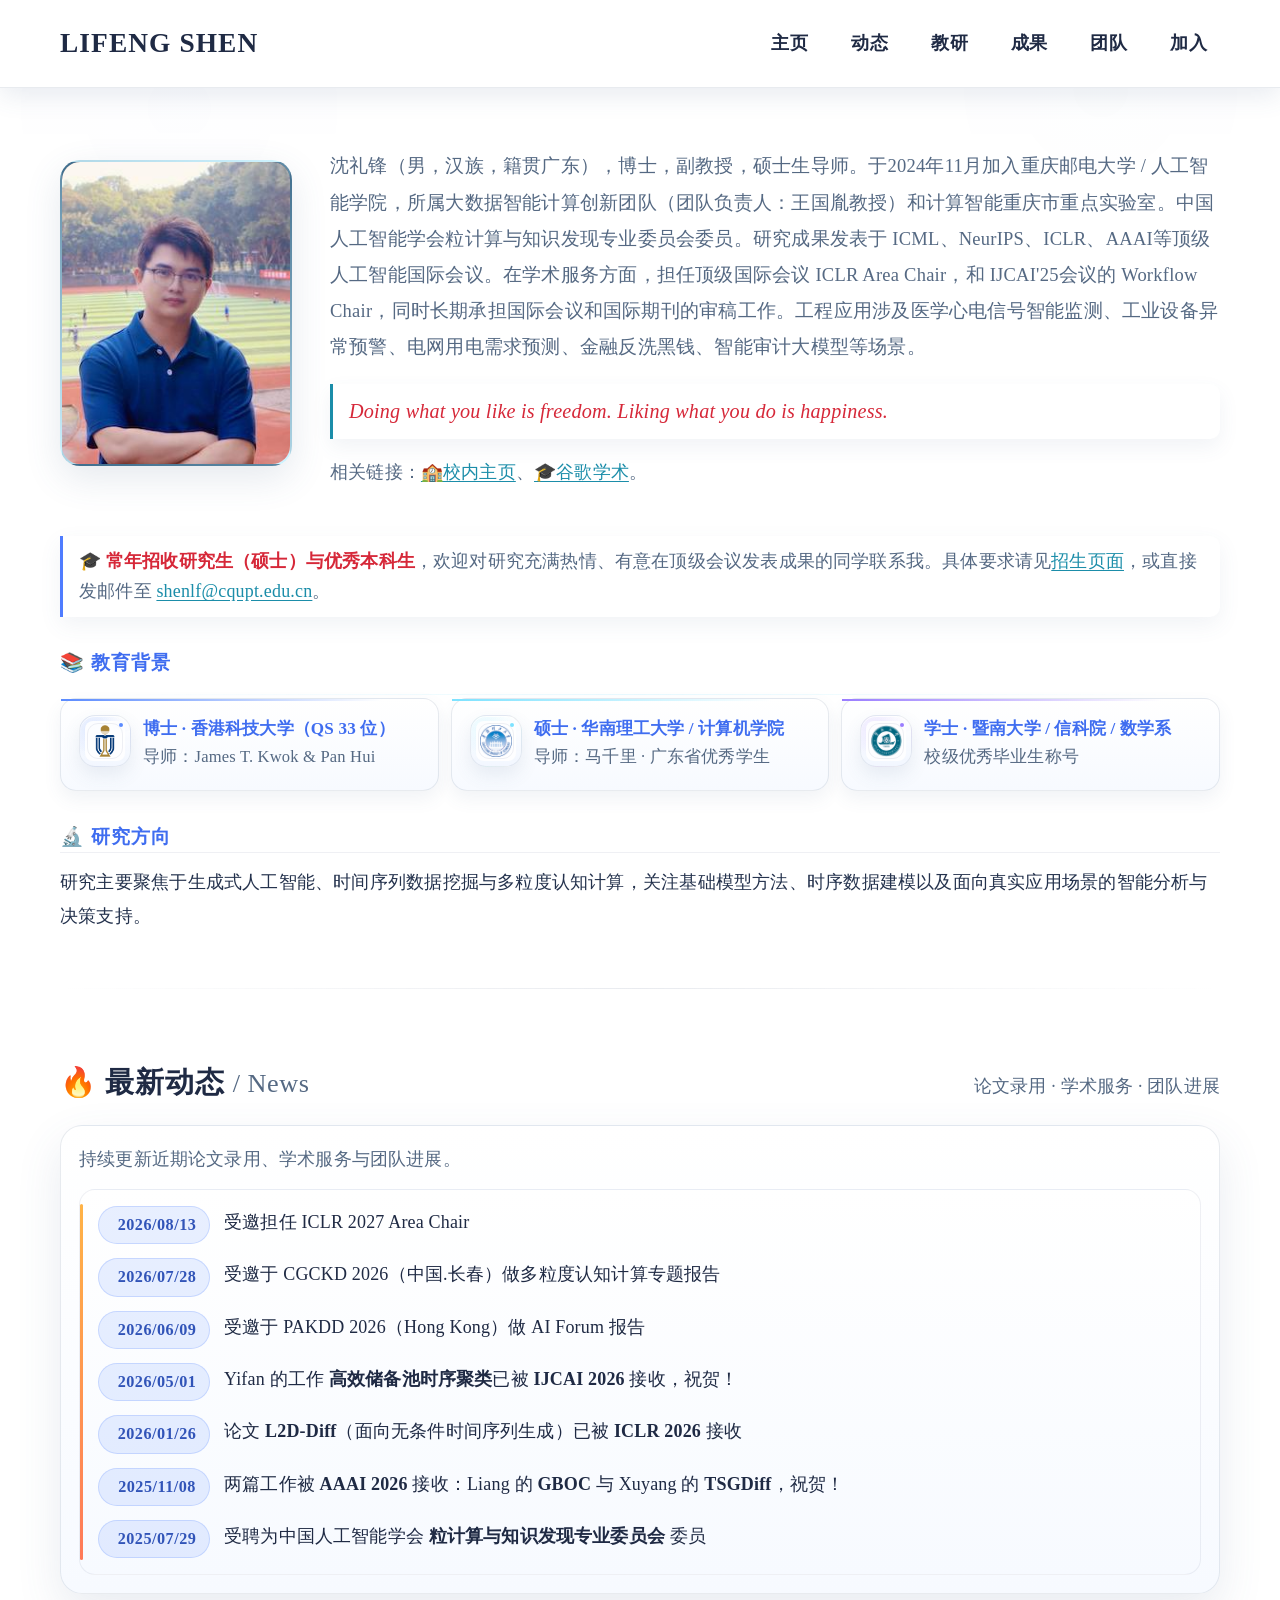
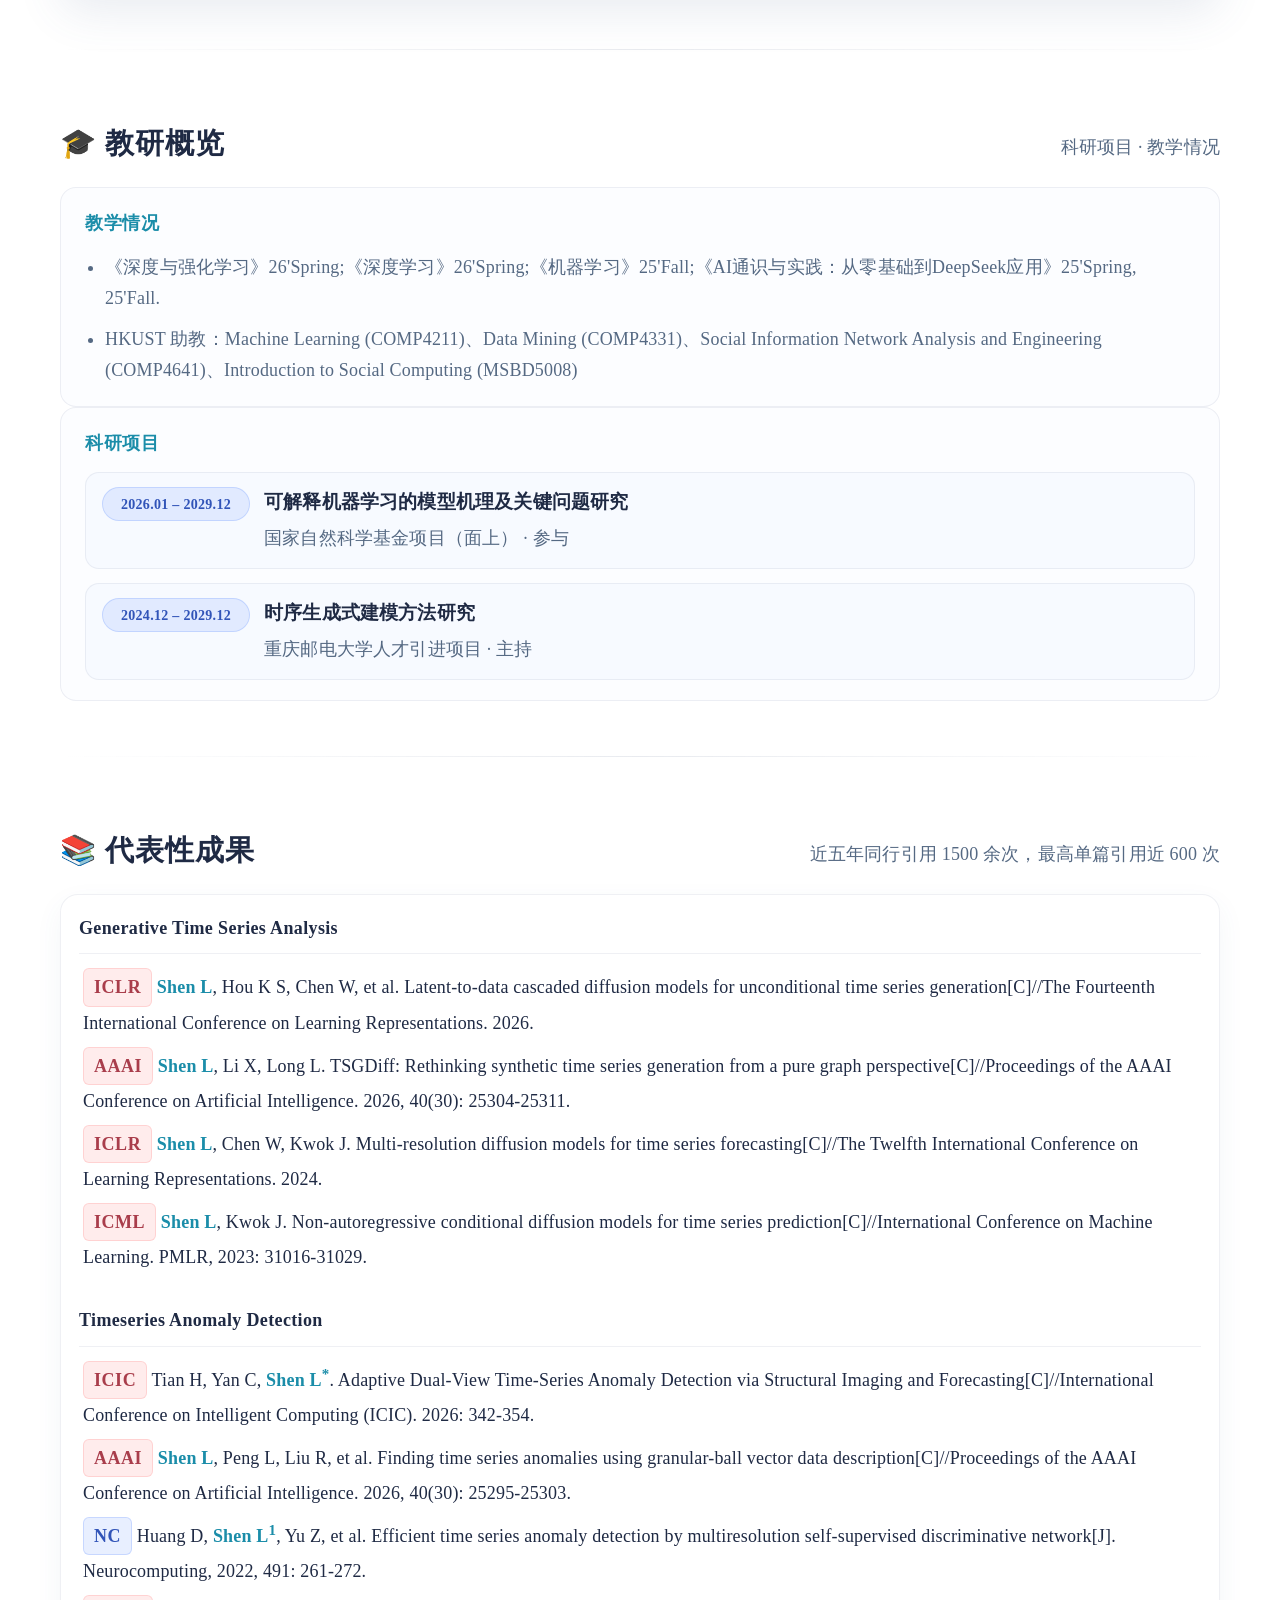
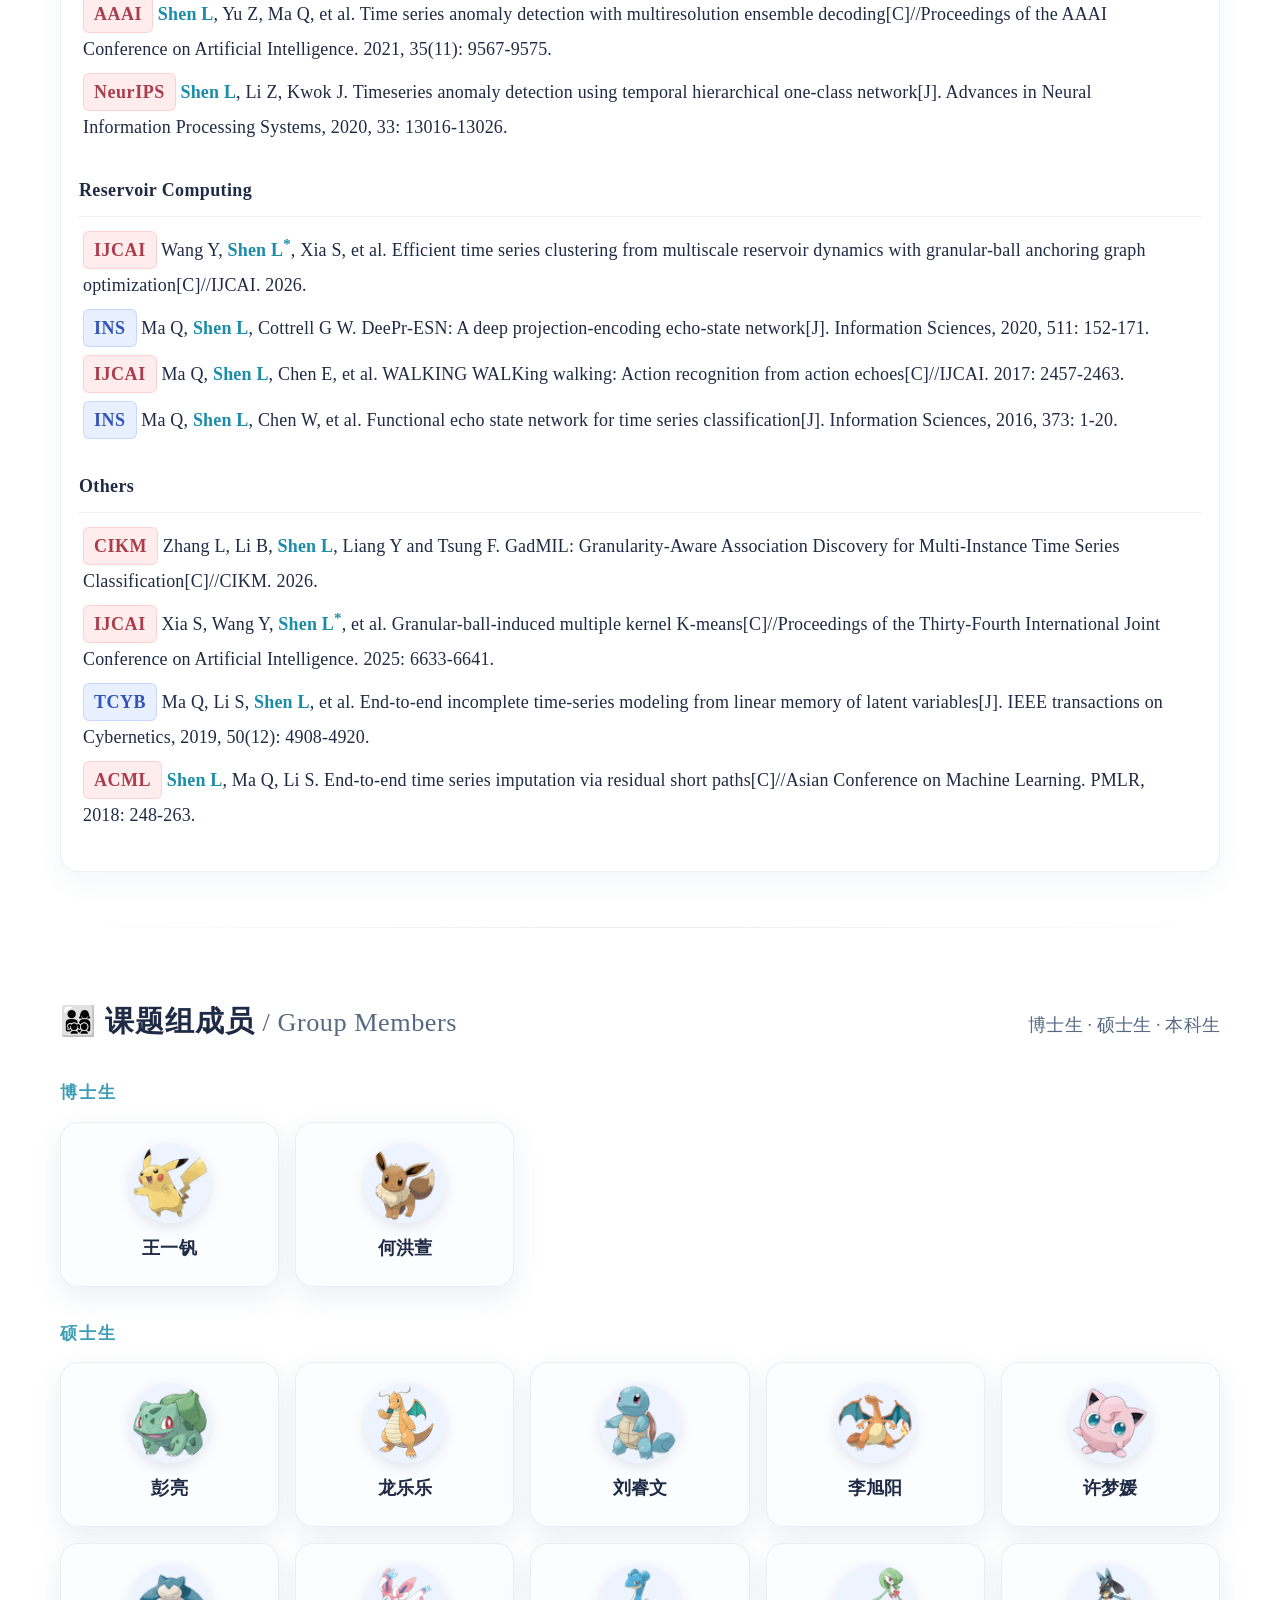
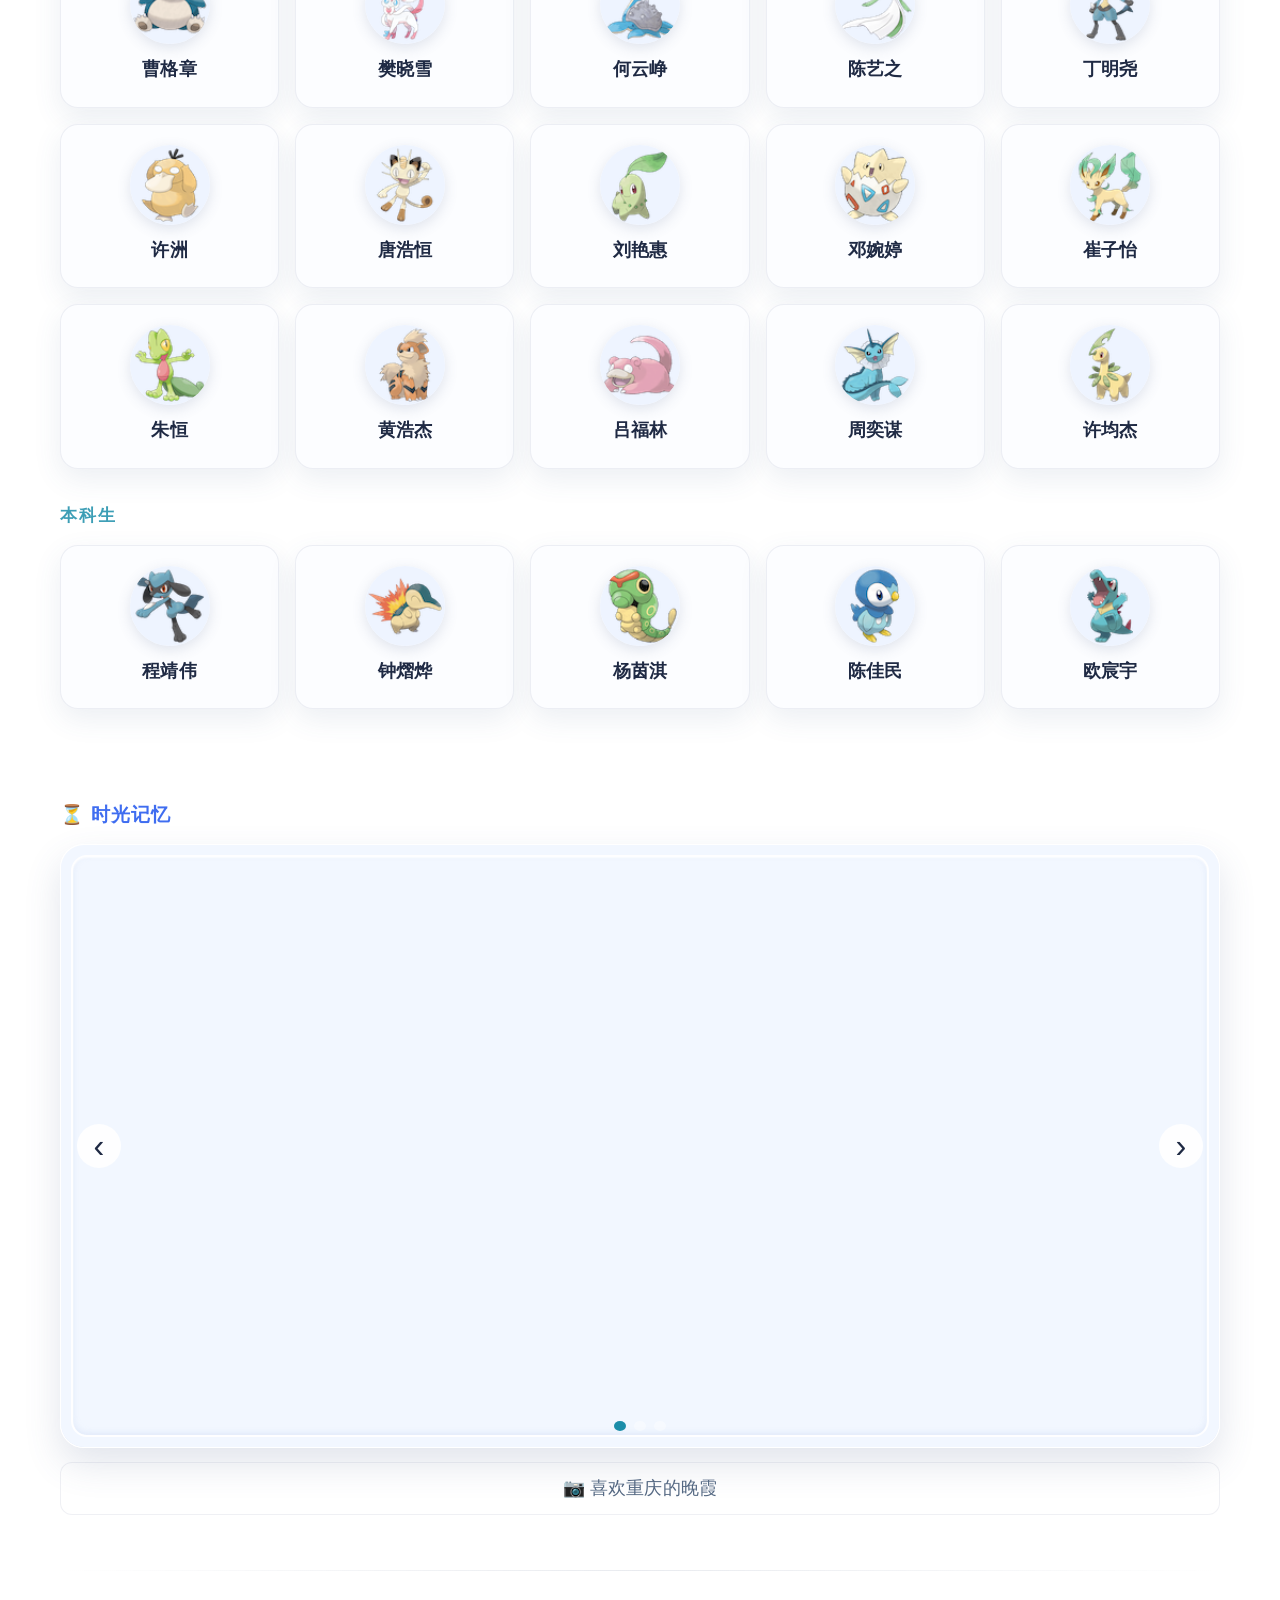
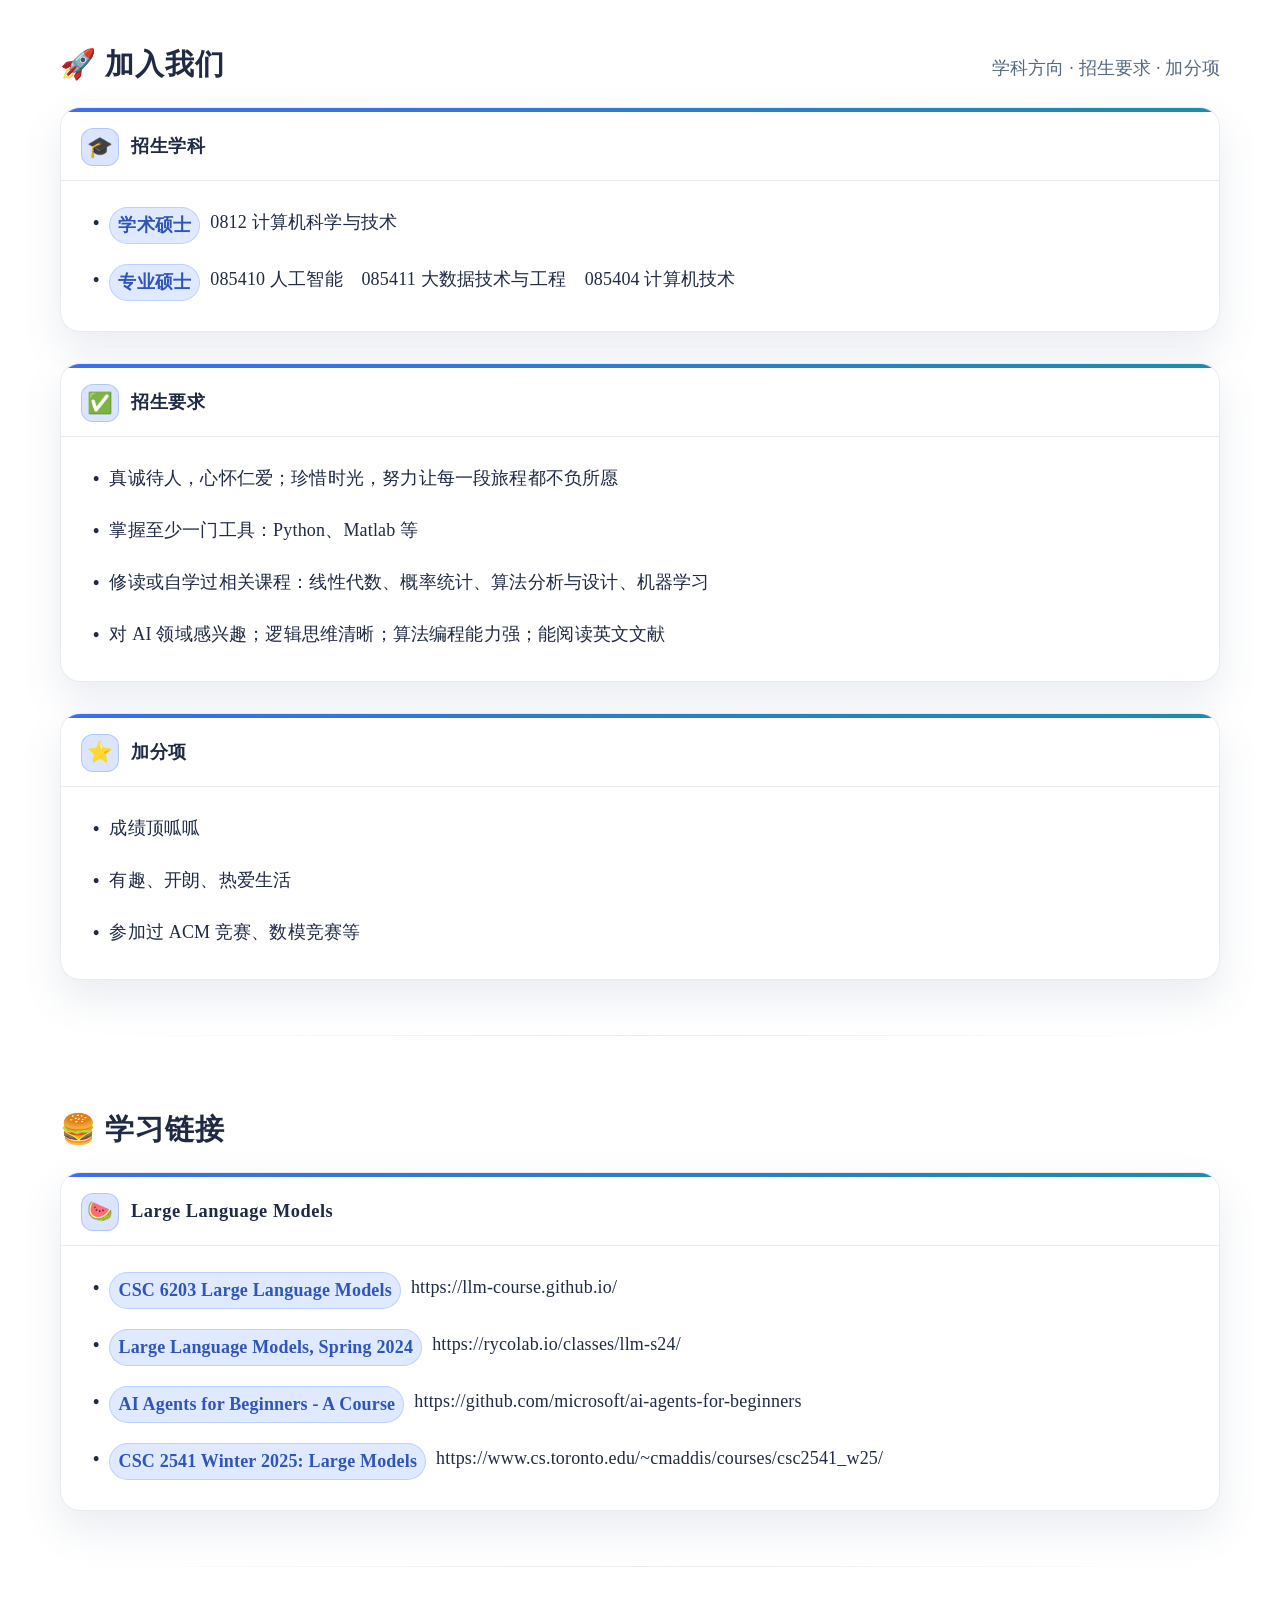
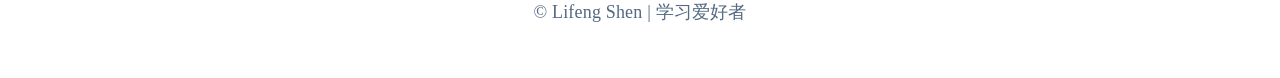
==== index.html @ e1bf1cec "updated" ====
﻿<!doctype html>
<html lang="zh-CN">
  <head>
    <meta charset="utf-8" />
    <meta name="viewport" content="width=device-width, initial-scale=0.9" />
    <title>个人主页 | Home</title>
    <link rel="preload" as="image" href="images/lifeng.jpg" />
    <link rel="stylesheet" href="styles.css" />
  </head>
  <body>
    <header class="site-header">
      <!-- <div class="leader-avatar" style="--ac:#9a7dff; --pokemon-img:url('PokeImagesLight/131.png')"></div> -->
      <!-- <div class="brand">
        <a class="brand-name" href="#home">沈礼锋</a>
        <p class="brand-meta">重庆邮电大学 · 人工智能学院</p>
      </div> -->
      <div class="brand">
        <a class="brand-name" href="#home">LIFENG SHEN</a>
        <!-- <p class="brand-meta">重庆邮电大学 · 人工智能学院</p> -->
      </div> 
      <nav class="nav">
        <a href="#home">主页</a>
        <a href="#news">动态</a>
        <a href="#overview">教研</a>
        <a href="#publications">成果</a>
        <a href="#team">团队</a>
        <a href="#recruit">加入</a>
      </nav>
    </header>

    <main class="main">
      <section id="home" class="section hero">
        <div class="hero-profile">
          <div class="profile-photo">
            <img src="images/lifeng.jpg" alt="沈礼锋" width="232" height="306" decoding="async" fetchpriority="high" />
          </div>
        </div>
        <div class="hero-text">
          <!-- <div class="hero-heading-row">
            <h2>沈礼锋 <span class="title-sub">/ Lifeng Shen</span></h2>
            <div class="profile-like-wrap">
              <button id="like-button" class="like-button like-button-compact" type="button" aria-pressed="false">
                <span class="like-icon" aria-hidden="true">❤</span>
                <span class="like-text">点个赞</span>
                <span id="like-count" class="like-count">0</span>
              </button>
            </div> 
          </div> -->
          <p class="hero-bio">沈礼锋（男，汉族，籍贯广东），博士，副教授，硕士生导师。于2024年11月加入重庆邮电大学 / 人工智能学院，所属大数据智能计算创新团队（团队负责人：王国胤教授）和计算智能重庆市重点实验室。中国人工智能学会粒计算与知识发现专业委员会委员。研究成果发表于 ICML、NeurIPS、ICLR、AAAI等顶级人工智能国际会议。在学术服务方面，担任顶级国际会议 ICLR Area Chair，和 IJCAI'25会议的 Workflow Chair，同时长期承担国际会议和国际期刊的审稿工作。工程应用涉及医学心电信号智能监测、工业设备异常预警、电网用电需求预测、金融反洗黑钱、智能审计大模型等场景。</p>
          <blockquote class="hero-quote">Doing what you like is freedom. Liking what you do is happiness.</blockquote>
          <p>相关链接：<a href="https://faculty.cqupt.edu.cn/shenlifeng/zh_CN/index.htm" target="_blank" rel="noopener" class="inline-link">🏫校内主页</a>、<a href="https://scholar.google.com.hk/citations?user=MW_qCGoAAAAJ&hl=zh-CN" target="_blank" rel="noopener" class="inline-link">🎓谷歌学术</a>。</p>
        </div>
        <div class="hero-bottom">
          <p class="recruit-callout">🎓 <strong>常年招收研究生（硕士）与优秀本科生</strong>，欢迎对研究充满热情、有意在顶级会议发表成果的同学联系我。具体要求请见<a href="#recruit" class="inline-link">招生页面</a>，或直接发邮件至 <a href="mailto:shenlifeng@cqupt.edu.cn" class="inline-link">shenlf@cqupt.edu.cn</a>。</p>
        </div>
        <p class="section-sublabel">📚 教育背景</p>
        <div class="edu-inline">
          <div class="edu-item">
            <div class="edu-header">
              <div class="edu-logo-wrap">
                <img class="edu-logo" src="images/hkust.png" alt="HKUST" width="48" height="48" decoding="async"> 
                <!-- <span class="edu-degree-icon degree-phd">博士</span> -->
              </div>
              <div class="edu-title-group">
                <span class="edu-line edu-line-degree">博士 · 香港科技大学（QS 33 位）</span>
                <span class="edu-line edu-line-meta">导师：James T. Kwok &amp; Pan Hui</span>
              </div>
            </div>
          </div>
          <div class="edu-item">
            <div class="edu-header">
              <div class="edu-logo-wrap">
                <img class="edu-logo" src="images/scut.png" alt="华南理工大学" width="48" height="48" decoding="async"> 
                <!-- <span class="edu-degree-icon degree-ms">硕士</span> -->
              </div>
              <div class="edu-title-group">
                <span class="edu-line edu-line-degree">硕士 · 华南理工大学 / 计算机学院</span>
                <span class="edu-line edu-line-meta">导师：马千里 · 广东省优秀学生</span>
              </div>
            </div>
          </div>
          <div class="edu-item">
            <div class="edu-header">
              <div class="edu-logo-wrap">
                <img class="edu-logo" src="images/jnu.png" alt="暨南大学" width="48" height="48" decoding="async">
                <!-- <span class="edu-degree-icon degree-bs">学士</span> -->
              </div>
              <div class="edu-title-group">
                <span class="edu-line edu-line-degree">学士 · 暨南大学 / 信科院 / 数学系</span>
                <span class="edu-line edu-line-meta">校级优秀毕业生称号</span>
              </div>
            </div>
          </div>
        </div>
        <div class="research-block">
          <p class="section-sublabel">🔬 研究方向</p>
          <p class="research-summary">研究主要聚焦于生成式人工智能、时间序列数据挖掘与多粒度认知计算，关注基础模型方法、时序数据建模以及面向真实应用场景的智能分析与决策支持。</p>
        </div>
        <!-- <div class="cta hero-cta">
          <a class="button ghost" href="#publications">查看成果</a>
          <a class="button ghost" href="#team">了解团队</a>
        </div> -->
      </section>

      <section id="news" class="section content">
        <div class="section-header">
          <h2>🔥 最新动态 <span class="title-sub">/ News</span></h2>
          <p>论文录用 · 学术服务 · 团队进展</p>
        </div>
        <div class="news-panel">
          <p class="news-intro">持续更新近期论文录用、学术服务与团队进展。</p>
          <ul class="news-list">
            <li class="news-item">
              <b class="achievement">2026/08/13</b>
              <span class="news-body">受邀担任 ICLR 2027 Area Chair</span>
              <b class="achievement">2026/07/28</b>
              <span class="news-body">受邀于 CGCKD 2026（中国.长春）做多粒度认知计算专题报告</span>
              <b class="achievement">2026/06/09</b>
              <span class="news-body">受邀于 PAKDD 2026（Hong Kong）做 AI Forum 报告</span>
              <b class="achievement">2026/05/01</b>
              <span class="news-body">Yifan 的工作 <span class="news-highlight">高效储备池时序聚类</span>已被 <span class="news-highlight">IJCAI 2026</span> 接收，祝贺！</span>
              <b class="achievement">2026/01/26</b>
              <span class="news-body">论文 <span class="news-highlight">L2D-Diff</span>（面向无条件时间序列生成）已被 <span class="news-highlight">ICLR 2026</span> 接收</span>
              <b class="achievement">2025/11/08</b>
              <span class="news-body">两篇工作被 <span class="news-highlight">AAAI 2026</span> 接收：Liang 的 <span class="news-highlight">GBOC</span> 与 Xuyang 的 <span class="news-highlight">TSGDiff</span>，祝贺！</span>
              <b class="achievement">2025/07/29</b>
              <span class="news-body">受聘为中国人工智能学会 <span class="news-highlight">粒计算与知识发现专业委员会</span> 委员</span>
              <!-- <b class="achievement">2025/04/29</b> -->
              <!-- <span class="news-body">Yifan 的工作 <span class="news-highlight">Granular-ball-induced Multiple Kernel K-means</span> 已被 <span class="news-highlight">IJCAI 2025</span> 接收</span> -->
            </li>
          </ul>
        </div>
      </section>

      <section id="overview" class="section content">
        <div class="section-header">
          <h2>🎓 教研概览</h2>
          <p>科研项目 · 教学情况</p>
        </div>
        <div class="overview-grid">
          <div class="overview-col">
            <h3 class="overview-col-title">教学情况</h3>
            <ul class="list">
              <li>《深度与强化学习》26'Spring;《深度学习》26'Spring;《机器学习》25'Fall;《AI通识与实践：从零基础到DeepSeek应用》25'Spring, 25'Fall.</li>
              <li>HKUST 助教：Machine Learning (COMP4211)、Data Mining (COMP4331)、Social Information Network Analysis and Engineering (COMP4641)、Introduction to Social Computing (MSBD5008)</li>
            </ul>
          </div>
        </div>
        <div class="overview-grid">
          <div class="overview-col">
            <h3 class="overview-col-title">科研项目</h3>
            <div class="project-list">
              <article class="project-item">
                <div class="project-period">2026.01 – 2029.12</div>
                <div class="project-body">
                  <h4>可解释机器学习的模型机理及关键问题研究</h4>
                  <p>国家自然科学基金项目（面上） · 参与</p>
                </div>
              </article>
              <article class="project-item">
                <div class="project-period">2024.12 – 2029.12</div>
                <div class="project-body">
                  <h4>时序生成式建模方法研究</h4>
                  <p>重庆邮电大学人才引进项目 · 主持</p>
                </div>
              </article>
            </div>
          </div>
        </div>
      </section>

      <section id="publications" class="section content">
        <div class="section-header">
          <h2>📚 代表性成果</h2>
          <p>近五年同行引用 1500 余次，最高单篇引用近 600 次</p>
        </div>
        <div class="pub-list">

          <section class="pub-group">
            <div class="pub-category-row">
              <h3 class="pub-category">Generative Time Series Analysis</h3>
            </div>

            <article class="pub-item">
              <div class="pub-body">
                <div class="pub-main">

                  <p class="pub-authors"><span class="venue-badge venue-comment">ICLR</span> <strong>Shen L</strong>, Hou K S, Chen W, et al. Latent-to-data cascaded diffusion models for unconditional time series generation[C]//The Fourteenth International Conference on Learning Representations. 2026. </p>

                  <p class="pub-authors"><span class="venue-badge venue-comment">AAAI</span> <strong>Shen L</strong>, Li X, Long L. TSGDiff: Rethinking synthetic time series generation from a pure graph perspective[C]//Proceedings of the AAAI Conference on Artificial Intelligence. 2026, 40(30): 25304-25311.</p>

                  <p class="pub-authors"><span class="venue-badge venue-comment">ICLR</span> <strong>Shen L</strong>, Chen W, Kwok J. Multi-resolution diffusion models for time series forecasting[C]//The Twelfth International Conference on Learning Representations. 2024.</p>

                  <p class="pub-authors"><span class="venue-badge venue-comment">ICML</span> <strong>Shen L</strong>, Kwok J. Non-autoregressive conditional diffusion models for time series prediction[C]//International Conference on Machine Learning. PMLR, 2023: 31016-31029.</p>
                  
                  <p class="pub-authors"></p>
                </div>
              </div>
            </article>

            <div class="pub-category-row">
              <h3 class="pub-category">Timeseries Anomaly Detection</h3>
            </div>
            
            <article class="pub-item">
              <div class="pub-body">
                <div class="pub-main">

                  <p class="pub-authors"><span class="venue-badge venue-comment">ICIC</span> Tian H, Yan C, <strong>Shen L<sup>*</sup></strong>. Adaptive Dual-View Time-Series Anomaly Detection via Structural Imaging and Forecasting[C]//International Conference on Intelligent Computing (ICIC). 2026: 342-354.</p>

                  <p class="pub-authors"><span class="venue-badge venue-comment">AAAI</span> <strong>Shen L</strong>, Peng L, Liu R, et al. Finding time series anomalies using granular-ball vector data description[C]//Proceedings of the AAAI Conference on Artificial Intelligence. 2026, 40(30): 25295-25303.</p>

                  <p class="pub-authors"><span class="venue-badge venue-aaai">NC</span> Huang D, <strong>Shen L<sup>1</sup></strong>, Yu Z, et al. Efficient time series anomaly detection by multiresolution self-supervised discriminative network[J]. Neurocomputing, 2022, 491: 261-272.</p>

                  <p class="pub-authors"><span class="venue-badge venue-comment">AAAI</span> <strong>Shen L</strong>, Yu Z, Ma Q, et al. Time series anomaly detection with multiresolution ensemble decoding[C]//Proceedings of the AAAI Conference on Artificial Intelligence. 2021, 35(11): 9567-9575.</p>

                  <p class="pub-authors"><span class="venue-badge venue-comment">NeurIPS</span> <strong>Shen L</strong>, Li Z, Kwok J. Timeseries anomaly detection using temporal hierarchical one-class network[J]. Advances in Neural Information Processing Systems, 2020, 33: 13016-13026.</p>

                </div>
            </article>

            <div class="pub-category-row">
              <h3 class="pub-category">Reservoir Computing</h3>
            </div>

            <article class="pub-item">
              <div class="pub-body">
                <div class="pub-main">

                  <p class="pub-authors"><span class="venue-badge venue-comment">IJCAI</span> Wang Y, <strong>Shen L<sup>*</sup></strong>, Xia S, et al. Efficient time series clustering from multiscale reservoir dynamics with granular-ball anchoring graph optimization[C]//IJCAI. 2026.</p>

                  <p class="pub-authors"><span class="venue-badge venue-aaai">INS</span> Ma Q, <strong>Shen L</strong>, Cottrell G W. DeePr-ESN: A deep projection-encoding echo-state network[J]. Information Sciences, 2020, 511: 152-171.</p>
                  
                  <p class="pub-authors"><span class="venue-badge venue-comment">IJCAI</span> Ma Q, <strong>Shen L</strong>, Chen E, et al. WALKING WALKing walking: Action recognition from action echoes[C]//IJCAI. 2017: 2457-2463.</p>

                  <p class="pub-authors"><span class="venue-badge venue-aaai">INS</span> Ma Q, <strong>Shen L</strong>, Chen W, et al. Functional echo state network for time series classification[J]. Information Sciences, 2016, 373: 1-20.</p>

                </div>
              </div>
            </article>


            <div class="pub-category-row">
              <h3 class="pub-category">Others</h3>
            </div>

            <article class="pub-item">
              <div class="pub-body">
                <div class="pub-main">
                  <p class="pub-authors"><span class="venue-badge venue-comment">CIKM</span> Zhang L, Li B, <strong>Shen L</strong>, Liang Y and Tsung F. GadMIL: Granularity-Aware Association Discovery for Multi-Instance Time Series Classification[C]//CIKM. 2026.</p>
                  <p class="pub-authors"><span class="venue-badge venue-comment">IJCAI</span> Xia S, Wang Y, <strong>Shen L<sup>*</sup></strong>, et al. Granular-ball-induced multiple kernel K-means[C]//Proceedings of the Thirty-Fourth International Joint Conference on Artificial Intelligence. 2025: 6633-6641.</p>
                  <p class="pub-authors"><span class="venue-badge venue-aaai">TCYB</span> Ma Q, Li S, <strong>Shen L</strong>, et al. End-to-end incomplete time-series modeling from linear memory of latent variables[J]. IEEE transactions on Cybernetics, 2019, 50(12): 4908-4920.</p>
                  <p class="pub-authors"><span class="venue-badge venue-comment">ACML</span> <strong>Shen L</strong>, Ma Q, Li S. End-to-end time series imputation via residual short paths[C]//Asian Conference on Machine Learning. PMLR, 2018: 248-263.</p>
                </div>
              </div>
            </article>

          </section>

          <!--
          <article class="pub-item">
            <img class="pub-thumb" src="images/papers/IJCAI25_GBMMKM.png" alt="GBMMKM thumbnail" />
            <div class="pub-body">
              <div class="pub-meta"><span class="venue-badge venue-ijcai">IJCAI 2025</span><span class="rank-tag">A类会议</span></div>
              <h3 class="pub-title">Granular-ball-induced multiple kernel K-means</h3>
              <p class="pub-authors">Shuyin Xia, Yifan Wang, <strong>Lifeng Shen*</strong>, Guoyin Wang</p>
            </div>
          </article>

          <article class="pub-item">
            <img class="pub-thumb" src="images/papers/ACML18_RSU.png" alt="RSU thumbnail" />
            <div class="pub-body">
              <div class="pub-meta"><span class="venue-badge venue-conf">ACML 2018</span><span class="rank-tag">C类会议</span></div>
              <h3 class="pub-title">End-to-end time series imputation via residual short paths</h3>
              <p class="pub-authors"><strong>Lifeng Shen</strong>, Qianli Ma, Sen Li</p>
              <div class="pub-links"><a href="papers/2018 ACML End-to-End Time Series Imputation via Residual Short Paths.pdf">PDF</a></div>
            </div>
          </article>
          -->

        </div>
      </section>

      <section id="team" class="section content">
        <div class="section-header">
          <h2>👨‍👩‍👧‍👦 课题组成员 <span class="title-sub">/ Group Members</span></h2>
          <p>博士生 · 硕士生 · 本科生</p>
        </div>

        <h3 class="group-label">博士生</h3>
        <div class="member-cards">
          <article class="member-card">
            <div class="member-avatar" style="--ac:#5b8bff; --pokemon-img:url('PokeImagesLight/25.png')"></div>
            <div class="member-info">
              <h4>王一钒</h4>
              <!-- <p class="member-dir">一个核不够用，那就多来几个 🧠✖️N</p> -->
            </div>
          </article>
          <article class="member-card">
            <div class="member-avatar" style="--ac:#7de2ff; --pokemon-img:url('PokeImagesLight/133.png')"></div>
            <div class="member-info">
              <h4>何洪萱</h4>
              <!-- <p class="member-fun">在混沌中寻找秩序，方向正在孵化中 🥚</p> -->
            </div>
          </article>
        </div>

        <h3 class="group-label">硕士生</h3>
        <div class="member-cards">
          <article class="member-card">
            <div class="member-avatar" style="--ac:#9a7dff; --pokemon-img:url('PokeImagesLight/1.png')"></div>
            <div class="member-info">
              <h4>彭亮</h4>
              <!-- <p class="member-dir">数据起伏，我来抓妖 🔵</p> -->
            </div>
          </article>
          <article class="member-card">
            <div class="member-avatar" style="--ac:#5b8bff; --pokemon-img:url('PokeImagesLight/149.png')"></div>
            <div class="member-info">
              <h4>龙乐乐</h4>
              <!-- <p class="member-dir">无中生有，距离量出美 🎨📐</p> -->
            </div>
          </article>
          <article class="member-card">
            <div class="member-avatar" style="--ac:#7de2ff; --pokemon-img:url('PokeImagesLight/7.png')"></div>
            <div class="member-info">
              <h4>刘睿文</h4>
              <!-- <p class="member-dir">把时间的故事，画成一幅画 🖼️</p> -->
            </div>
          </article>
          <article class="member-card">
            <div class="member-avatar" style="--ac:#ff8fa3; --pokemon-img:url('PokeImagesLight/6.png')"></div>
            <div class="member-info">
              <h4>李旭阳</h4>
              <!-- <p class="member-dir">尔尔凭空造点什么出来 ✨</p> -->
            </div>
          </article>
          <article class="member-card">
            <div class="member-avatar" style="--ac:#ffd166; --pokemon-img:url('PokeImagesLight/39.png')"></div>
            <div class="member-info">
              <h4>许梦媛</h4>
              <!-- <p class="member-dir">数据缺了什么我来补，人生也一样 🧩</p> -->
            </div>
          </article>
          <article class="member-card">
            <div class="member-avatar" style="--ac:#06d6a0; --pokemon-img:url('PokeImagesLight/143.png')"></div>
            <div class="member-info">
              <h4>曹格章</h4>
              <!-- <p class="member-fun">方向未定，但热情已满格 🔥</p> -->
            </div>
          </article>
          <article class="member-card">
            <div class="member-avatar" style="--ac:#ff8fa3; --pokemon-img:url('PokeImagesLight/700.png')"></div>
            <div class="member-info">
              <h4>樊晓雪</h4>
              <!-- <p class="member-fun">研究方向在路上，咖啡已就位 ☕</p> -->
            </div>
          </article>
          <article class="member-card">
            <div class="member-avatar" style="--ac:#9a7dff; --pokemon-img:url('PokeImagesLight/131.png')"></div>
            <div class="member-info">
              <h4>何云峥</h4>
              <!-- <p class="member-fun">正在赋予数据以灵魂 ✨</p> -->
            </div>
          </article>
          <article class="member-card">
            <div class="member-avatar" style="--ac:#7de2ff; --pokemon-img:url('PokeImagesLight/282.png')"></div>
            <div class="member-info">
              <h4>陈艺之</h4>
              <!-- <p class="member-fun">保持神秘感，探索中 🎩</p> -->
            </div>
          </article>
          <article class="member-card">
            <div class="member-avatar" style="--ac:#ffd166; --pokemon-img:url('PokeImagesLight/448.png')"></div>
            <div class="member-info">
              <h4>丁明尧</h4>
              <!-- <p class="member-fun">未来方向由今日的代码决定 💻</p> -->
            </div>
          </article>
          <article class="member-card">
            <div class="member-avatar" style="--ac:#4cc9f0; --pokemon-img:url('PokeImagesLight/54.png')"></div>
            <div class="member-info">
              <h4>许洲</h4>
              <!-- <p class="member-fun">保持好奇，稳步探索中 🌊</p> -->
            </div>
          </article>
          <article class="member-card">
            <div class="member-avatar" style="--ac:#f4a261; --pokemon-img:url('PokeImagesLight/52.png')"></div>
            <div class="member-info">
              <h4>唐浩恒</h4>
              <!-- <p class="member-fun">方向在展开，灵感已上线 ⚡</p> -->
            </div>
          </article>
          <article class="member-card">
            <div class="member-avatar" style="--ac:#90be6d; --pokemon-img:url('PokeImagesLight/152.png')"></div>
            <div class="member-info">
              <h4>刘艳惠</h4>
              <!-- <p class="member-fun">认真积累每一步，小进步也发光 ✨</p> -->
            </div>
          </article>
          <article class="member-card">
            <div class="member-avatar" style="--ac:#ff8fa3; --pokemon-img:url('PokeImagesLight/175.png')"></div>
            <div class="member-info">
              <h4>邓婉婷</h4>
              <!-- <p class="member-fun">新手上路，前途无量 🌟</p> -->
            </div>
          </article>
          <article class="member-card">
            <div class="member-avatar" style="--ac:#8fd3ff; --pokemon-img:url('PokeImagesLight/470.png')"></div>
            <div class="member-info">
              <h4>崔子怡</h4>
              <!-- <p class="member-fun">保持好奇，慢慢靠近理想方向 ✨</p> -->
            </div>
          </article>
          <article class="member-card">
            <div class="member-avatar" style="--ac:#06d6a0; --pokemon-img:url('PokeImagesLight/252.png')"></div>
            <div class="member-info">
              <h4>朱恒</h4>
              <!-- <p class="member-fun">佛系研究，随缘入坑 🍃</p> -->
            </div>
          </article>
          <article class="member-card">
            <div class="member-avatar" style="--ac:#4dabf7; --pokemon-img:url('PokeImagesLight/58.png')"></div>
            <div class="member-info">
              <h4>黄浩杰</h4>
              <!-- <p class="member-fun">边学边做，慢慢点亮技能树 🌱</p> -->
            </div>
          </article>
          <article class="member-card">
            <div class="member-avatar" style="--ac:#5dade2; --pokemon-img:url('PokeImagesLight/79.png')"></div>
            <div class="member-info">
              <h4>吕福林</h4>
              <!-- <p class="member-fun">稳步积累，认真走好科研的每一步 📘</p> -->
            </div>
          </article>
          <article class="member-card">
            <div class="member-avatar" style="--ac:#7c9cff; --pokemon-img:url('PokeImagesLight/134.png')"></div>
            <div class="member-info">
              <h4>周奕谋</h4>
              <!-- <p class="member-fun">保持专注，在探索中稳稳向前 🔍</p> -->
            </div>
          </article>
          <article class="member-card">
            <div class="member-avatar" style="--ac:#57cc99; --pokemon-img:url('PokeImagesLight/153.png')"></div>
            <div class="member-info">
              <h4>许均杰</h4>
              <!-- <p class="member-fun">一步一个脚印，把热爱变成成果 🌱</p> -->
            </div>
          </article>
        </div>

        <h3 class="group-label">本科生</h3>
        <div class="member-cards">
          <article class="member-card">
            <div class="member-avatar" style="--ac:#5b8bff; --pokemon-img:url('PokeImagesLight/447.png')"></div>
            <div class="member-info">
              <h4>程靖伟</h4>
              <!-- <p class="member-fun">每天进步一点点，方向自然来 🚀</p> -->
            </div>
          </article>
          <article class="member-card">
            <div class="member-avatar" style="--ac:#ffd166; --pokemon-img:url('PokeImagesLight/155.png')"></div>
            <div class="member-info">
              <h4>钟熠烨</h4>
              <!-- <p class="member-fun">先把论文读完再谈方向 📚</p> -->
            </div>
          </article>
          <article class="member-card">
            <div class="member-avatar" style="--ac:#c77dff; --pokemon-img:url('PokeImagesLight/10.png')"></div>
            <div class="member-info">
              <h4>杨茵淇</h4>
              <!-- <p class="member-fun">怀揣热爱，认真走好每一步 💫</p> -->
            </div>
          </article>
          <article class="member-card">
            <div class="member-avatar" style="--ac:#6ea8fe; --pokemon-img:url('PokeImagesLight/393.png')"></div>
            <div class="member-info">
              <h4>陈佳民</h4>
              <!-- <p class="member-fun">保持耐心，认真积累每一次进步 📘</p> -->
            </div>
          </article>
          <article class="member-card">
            <div class="member-avatar" style="--ac:#8ecae6; --pokemon-img:url('PokeImagesLight/158.png')"></div>
            <div class="member-info">
              <h4>欧宸宇</h4>
              <!-- <p class="member-fun">边学边做，在探索里找到自己的方向 🌟</p> -->
            </div>
          </article>
        </div>

        <p class="section-sublabel" style="margin-top:90px;">
        ⏳ 时光记忆</p>
        <div class="carousel gallery-carousel" aria-label="团队相册" data-caption-target="team-gallery-detail" style="margin-top:14px">
          <div class="carousel-track">
            <!-- <div class="slide" data-caption="📷 暮色温柔，笑意与晚风一起留在了这一刻。" style="--img:url('https://images.unsplash.com/photo-1581252584837-95f73fd23574?w=1200&q=80&auto=format&fit=crop')"></div> -->
            <div class="slide" data-caption="📷 喜欢重庆的晚霞" style="--img:url('images/002.jpg')"></div>
            <div class="slide" data-caption="📷 每次看夕阳都觉得明天很有希望" style="--img:url('images/003.jpg')"></div>
            <div class="slide" data-caption="📷 这是港科大的海边" style="--img:url('images/me3.jpg')"></div>
          </div>
          <button class="carousel-btn prev" aria-label="上一张">‹</button>
          <button class="carousel-btn next" aria-label="下一张">›</button>
          <div class="carousel-dots" aria-hidden="true"></div>
        </div>
        <p id="team-gallery-detail" class="gallery-detail">📷 暮色温柔，笑意与晚风一起留在了这一刻。</p>
      </section>

      <section id="recruit" class="section content">
        <div class="section-header">
          <h2>🚀 加入我们</h2>
          <p>学科方向 · 招生要求 · 加分项</p>
        </div>
        <div class="recruit-grid">

          <article class="recruit-card">
            <div class="recruit-card-head">
              <span class="recruit-icon">🎓</span>
              <h3>招生学科</h3>
            </div>
            <ul class="recruit-list">
              <li><span class="tag-ms">学术硕士</span>0812 计算机科学与技术</li>
              <li><span class="tag-ms">专业硕士</span>085410 人工智能 &nbsp;&nbsp; 085411 大数据技术与工程 &nbsp;&nbsp; 085404 计算机技术</li>
            </ul>
          </article>
        </div>

        &nbsp;&nbsp;
        <div class="recruit-grid">
          <article class="recruit-card">
            <div class="recruit-card-head">
              <span class="recruit-icon">✅</span>
              <h3>招生要求</h3>
            </div>
            <ul class="recruit-list">
              <li>真诚待人，心怀仁爱；珍惜时光，努力让每一段旅程都不负所愿</li>
              <li>掌握至少一门工具：Python、Matlab 等</li>
              <li>修读或自学过相关课程：线性代数、概率统计、算法分析与设计、机器学习</li>
              <li>对 AI 领域感兴趣；逻辑思维清晰；算法编程能力强；能阅读英文文献</li>
            </ul>
          </article>

        </div>

        &nbsp;&nbsp;
        <div class="recruit-grid">
          <article class="recruit-card">
            <div class="recruit-card-head">
              <span class="recruit-icon">⭐</span>
              <h3>加分项</h3>
            </div>
            <ul class="recruit-list">
              <li>成绩顶呱呱</li>
              <li>有趣、开朗、热爱生活</li>
              <li>参加过 ACM 竞赛、数模竞赛等</li>
            </ul>
          </article>
        </div>

        
      </section>

      <section id="recruit" class="section content">
        <div class="section-header">
          <h2>🍔 学习链接</h2>
          <!-- <p>学科方向 · 招生要求 · 加分项</p> -->
        </div>
        <div class="recruit-grid">

          <article class="recruit-card">
            <div class="recruit-card-head">
              <span class="recruit-icon">🍉</span>
              <h3>Large Language Models</h3>
            </div>
            <ul class="recruit-list">   
              <li><span class="tag-ms">CSC 6203 Large Language Models</span>https://llm-course.github.io/</li>
              <li><span class="tag-ms">Large Language Models, Spring 2024</span>https://rycolab.io/classes/llm-s24/</li>
              <li><span class="tag-ms">AI Agents for Beginners - A Course</span>https://github.com/microsoft/ai-agents-for-beginners</li>
              <li><span class="tag-ms">CSC 2541 Winter 2025: Large Models</span>https://www.cs.toronto.edu/~cmaddis/courses/csc2541_w25/</li>
            </ul>
          </article>
        </div>

    </main>

    <footer class="site-footer">
      <p>© Lifeng Shen | 学习爱好者</p>
    </footer>

    <div id="lightbox" class="lightbox" aria-hidden="true">
      <button class="lightbox-close" aria-label="关闭">✕</button>
      <img id="lightbox-img" src="" alt="" />
    </div>

    <script src="script.js"></script>
  </body>
</html>
---- styles.css ----
:root {
  color-scheme: light;
  --font-serif: "Noto Serif SC", "Source Han Serif SC", "Songti SC", "STSong", "Times New Roman", serif;
  --font-sans: "Inter", "Segoe UI", "PingFang SC", sans-serif;
  --bg: #ffffff;
  --surface: #ffffff;
  --surface-soft: #f7faff;
  --surface-soft-2: #f2f7ff;
  --card: #fcfdff;
  --text: #1f2a44;
  --muted: #556983;
  --accent: #3f6df0;
  --accent-2: #1b8da9;
  --accent-3: #7664ea;
  --border: rgba(96, 112, 143, 0.14);
  --border-soft: rgba(96, 112, 143, 0.1);
  --shadow: 0 12px 36px rgba(73, 96, 138, 0.14);
  --shadow-soft: 0 10px 28px rgba(73, 96, 138, 0.1);
  --glass: rgba(255, 255, 255, 0.92);
  --page-max: 1160px;
  --page-gutter: clamp(16px, 4vw, 48px);
}

html {
  font-size: clamp(16px, 0.32vw + 15px, 18px);
}

* {
  box-sizing: border-box;
}

body {
  margin: 0;
  font-family: var(--font-serif);
  background: var(--bg);
  color: var(--text);
  line-height: 1.72;
  letter-spacing: 0.01em;
  text-rendering: optimizeLegibility;
  scroll-behavior: smooth;
  min-height: 100vh;
  overflow-x: hidden;
  position: relative;
  isolation: isolate;
}

body::before,
body::after {
  content: "";
  position: fixed;
  inset: 0;
  pointer-events: none;
  z-index: -1;
}

body::before {
  background:
    linear-gradient(180deg, rgba(79, 124, 255, 0.01) 0%, transparent 30%),
    radial-gradient(circle at 14% 12%, rgba(79, 124, 255, 0.012) 0%, transparent 14%),
    radial-gradient(circle at 86% 10%, rgba(36, 159, 190, 0.01) 0%, transparent 12%);
  background-size: auto, auto, auto;
  background-position: center, center, center;
  opacity: 0.45;
}

body::after {
  background:
    linear-gradient(90deg, transparent 0%, rgba(79, 124, 255, 0.005) 50%, transparent 100%);
  opacity: 0.16;
}

.main {
  display: flex;
  flex-direction: column;
  gap: 12px;
}

a {
  color: inherit;
  text-decoration: none;
}

.site-header {
  position: sticky;
  top: 0;
  z-index: 10;
  display: flex;
  align-items: center;
  justify-content: space-between;
  gap: 20px;
  padding: 20px max(var(--page-gutter), calc(50% - var(--page-max) / 2));
  backdrop-filter: blur(16px);
  background: var(--glass);
  border-bottom: 1px solid var(--border);
  box-shadow: 0 8px 24px rgba(73, 96, 138, 0.12);
}

.brand {
  display: flex;
  flex-direction: column;
  align-items: flex-start;
  gap: 2px;
}

.brand-name {
  font-family: var(--font-serif);
  font-size: 1.52rem;
  font-weight: 700;
  line-height: 1.08;
  letter-spacing: 0.04em;
}

.brand-meta {
  margin: 0;
  color: var(--muted);
  font-size: 1.0rem;
  line-height: 1.35;
}

.nav {
  display: flex;
  flex-wrap: wrap;
  justify-content: flex-end;
  gap: 18px;
  font-family: var(--font-serif);
  font-weight: 600;
}

.nav a {
  padding: 8px 12px;
  border-radius: 999px;
  font-size: 1.0rem;
  letter-spacing: 0.05em;
  transition: background 0.2s ease, color 0.2s ease;
}

h2,
h3,
h4,
.pub-category,
.overview-col-title,
.group-label,
.section-sublabel,
.project-body h4,
.recruit-card-head h3 {
  font-family: var(--font-serif);
}

.nav a:hover {
  background: rgba(91, 139, 255, 0.2);
}

.section {
  padding: 56px max(var(--page-gutter), calc(50% - var(--page-max) / 2));
  scroll-margin-top: 96px;
  position: relative;
}

.section::after {
  content: "";
  position: absolute;
  left: max(var(--page-gutter), calc(50% - var(--page-max) / 2));
  right: max(var(--page-gutter), calc(50% - var(--page-max) / 2));
  bottom: 0;
  height: 1px;
  background: linear-gradient(90deg, transparent, rgba(96, 112, 143, 0.14), transparent);
}

.section-header {
  display: flex;
  align-items: baseline;
  justify-content: space-between;
  gap: 16px;
  margin-bottom: 18px;
  flex-wrap: wrap;
}

.section-header p {
  margin: 0;
  color: var(--muted);
  font-size: 1.0rem;
  letter-spacing: 0.01em;
}

.hero {
  display: grid;
  gap: 16px 40px;
  grid-template-columns: minmax(180px, 230px) minmax(0, 1fr);
  align-items: start;
}

.hero-profile {
  display: flex;
  flex-direction: column;
  gap: 14px;
  justify-content: center;
  align-self: start;
  margin-top: 16px;
}

.hero-text {
  margin-top: -14px;
}

.profile-photo {
  width: 232px;
  height: 306px;
  border-radius: 20px;
  overflow: hidden;
  border: 2px solid rgba(125, 226, 255, 0.35);
  box-shadow: var(--shadow);
  background: linear-gradient(160deg, #1e2d4e, var(--card));
  flex-shrink: 0;
}

.profile-photo img {
  width: 100%;
  height: 100%;
  object-fit: cover;
  display: block;
}

.profile-like-wrap {
  width: auto;
  display: flex;
}

.profile-like-wrap .like-button {
  width: auto;
}

.hero-heading-row {
  display: flex;
  align-items: center;
  justify-content: space-between;
  gap: 16px;
  flex-wrap: wrap;
}

.hero-cta {
  grid-column: 1 / -1;
}

.hero-bottom {
  grid-column: 1 / -1;
  display: flex;
  flex-direction: column;
  gap: 10px;
}

.section-sublabel {
  grid-column: 1 / -1;
  font-size: 1.06rem;
  font-weight: 700;
  letter-spacing: 0.06em;
  color: var(--accent);
  margin: 14px 0 -2px;
}

.edu-inline {
  grid-column: 1 / -1;
  display: grid;
  grid-template-columns: repeat(3, minmax(0, 1fr));
  gap: 12px;
  position: relative;
  padding-top: 4px;
}

.edu-inline::before {
  content: "";
  position: absolute;
  left: 8px;
  right: 8px;
  top: 0;
  height: 1px;
  background: linear-gradient(90deg, transparent, rgba(125, 226, 255, 0.18), transparent);
}

.edu-item:nth-child(1) {
  --edu-accent: #5b8bff;
  --edu-accent-soft: rgba(91, 139, 255, 0.2);
}

.edu-item:nth-child(2) {
  --edu-accent: #7de2ff;
  --edu-accent-soft: rgba(125, 226, 255, 0.18);
}

.edu-item:nth-child(3) {
  --edu-accent: #9a7dff;
  --edu-accent-soft: rgba(154, 125, 255, 0.18);
}

.edu-item {
  position: relative;
  display: flex;
  flex-direction: column;
  gap: 10px;
  font-size: 1.0rem;
  color: var(--muted);
  padding: 16px 18px;
  background: linear-gradient(180deg, var(--surface) 0%, var(--surface-soft) 100%);
  border-radius: 16px;
  border: 1px solid var(--border);
  box-shadow: 0 8px 18px rgba(73, 96, 138, 0.08);
  line-height: 1.6;
  isolation: isolate;
  transition: transform 0.22s ease, border-color 0.22s ease, box-shadow 0.22s ease;
}

.edu-item::before {
  content: "";
  position: absolute;
  left: 0;
  right: 0;
  top: 0;
  height: 2px;
  background: linear-gradient(90deg, var(--edu-accent), transparent 85%);
}

.edu-item:hover {
  transform: translateY(-1px);
  border-color: rgba(79, 124, 255, 0.22);
  box-shadow: 0 10px 22px rgba(73, 96, 138, 0.1);
}

.edu-header {
  display: grid;
  grid-template-columns: 52px minmax(0, 1fr);
  column-gap: 12px;
  row-gap: 4px;
  align-items: start;
  min-width: 0;
}

.edu-logo-wrap {
  width: 52px;
  height: 52px;
  display: inline-flex;
  align-items: center;
  justify-content: center;
  border-radius: 16px;
  background:
    radial-gradient(circle at 28% 24%, var(--edu-accent-soft), transparent 58%),
    linear-gradient(180deg, rgba(255, 255, 255, 0.96), rgba(241, 246, 255, 0.94));
  border: 1px solid rgba(96, 112, 143, 0.12);
  box-shadow: inset 0 1px 0 rgba(255, 255, 255, 0.8), 0 8px 18px rgba(73, 96, 138, 0.1);
  flex-shrink: 0;
  grid-row: 1 / span 2;
  position: relative;
  overflow: hidden;
  transition: transform 0.22s ease, border-color 0.22s ease, box-shadow 0.22s ease;
}

.edu-logo-wrap::before {
  content: "";
  position: absolute;
  inset: 7px;
  border-radius: 11px;
  border: 1px solid rgba(96, 112, 143, 0.1);
}

.edu-logo-wrap::after {
  content: "";
  position: absolute;
  top: 7px;
  right: 7px;
  width: 4px;
  height: 4px;
  border-radius: 50%;
  background: var(--edu-accent);
  box-shadow: 0 0 10px var(--edu-accent-soft);
}

.edu-degree-icon {
  display: inline-flex;
  align-items: center;
  justify-content: center;
  width: 42px;
  height: 42px;
  padding: 0;
  border-radius: 14px;
  font-size: 1.0rem;
  font-weight: 900;
  letter-spacing: 0.04em;
  text-transform: none;
  border: 1px solid rgba(96, 112, 143, 0.12);
  background: linear-gradient(180deg, rgba(255, 255, 255, 0.96), rgba(241, 246, 255, 0.92));
  box-shadow: inset 0 1px 0 rgba(255, 255, 255, 0.85);
  white-space: nowrap;
  position: relative;
  z-index: 1;
}

.edu-item:hover .edu-logo-wrap {
  transform: translateY(-1px) scale(1.01);
  border-color: rgba(79, 124, 255, 0.2);
  box-shadow: inset 0 1px 0 rgba(255, 255, 255, 0.85), 0 10px 20px rgba(73, 96, 138, 0.12);
}

.edu-logo {
  width: 40px;
  height: 40px;
  object-fit: contain;
  background: rgba(255, 255, 255, 0.9);
  border-radius: 8px;
  padding: 4px;
}

.edu-title-group,
.edu-subline {
  display: flex;
  flex-direction: column;
  min-width: 0;
}

.edu-title-group {
  flex: 1;
  gap: 3px;
}

.edu-line {
  display: block;
  min-width: 0;
}

.edu-line-degree {
  font-size: 0.95rem;
  font-weight: 800;
  color: var(--accent);
  letter-spacing: 0.01em;
}

.edu-line-school {
  font-size: 1.03rem;
  font-weight: 800;
  color: var(--text);
  line-height: 1.6;
  text-wrap: balance;
}

.edu-line-meta {
  font-size: 0.92rem;
  line-height: 1.5;
  color: var(--muted);
}

.edu-subline {
  flex-direction: row;
  align-items: center;
  gap: 10px;
  flex-wrap: wrap;
  padding-top: 8px;
  border-top: 1px solid rgba(96, 112, 143, 0.12);
}

.edu-school {
  font-size: 1.0rem;
  font-weight: 800;
  color: var(--text);
  line-height: 1.65;
  text-wrap: balance;
  letter-spacing: 0.01em;
}

.edu-meta {
  font-size: 1.0rem;
  line-height: 1.7;
  color: var(--muted);
}

.degree-badge {
  display: inline-flex;
  align-items: center;
  justify-content: center;
  padding: 4px 12px;
  border-radius: 999px;
  min-width: 52px;
  font-size: 0.72rem;
  font-weight: 800;
  letter-spacing: 0.08em;
  text-transform: uppercase;
  border: 1px solid transparent;
  flex-shrink: 0;
  white-space: nowrap;
}

.edu-logo-wrap .degree-phd {
  color: #1f2a44;
  border-color: rgba(91, 139, 255, 0.32);
  box-shadow: inset 0 1px 0 rgba(255, 255, 255, 0.08), 0 10px 18px rgba(91, 139, 255, 0.16);
}

.edu-logo-wrap .degree-ms {
  color: #1f2a44;
  border-color: rgba(125, 226, 255, 0.32);
  box-shadow: inset 0 1px 0 rgba(255, 255, 255, 0.08), 0 10px 18px rgba(125, 226, 255, 0.14);
}

.edu-logo-wrap .degree-bs {
  color: #1f2a44;
  border-color: rgba(154, 125, 255, 0.34);
  box-shadow: inset 0 1px 0 rgba(255, 255, 255, 0.08), 0 10px 18px rgba(154, 125, 255, 0.14);
}

.degree-phd {
  color: #1f2a44;
  background: rgba(91, 139, 255, 0.16);
  border-color: rgba(91, 139, 255, 0.35);
}

.degree-ms {
  color: #1f2a44;
  background: rgba(125, 226, 255, 0.12);
  border-color: rgba(125, 226, 255, 0.32);
}

.degree-bs {
  color: #1f2a44;
  background: rgba(154, 125, 255, 0.14);
  border-color: rgba(154, 125, 255, 0.34);
}

@media (max-width: 640px) {
  .edu-inline {
    grid-template-columns: 1fr;
  }

  .edu-inline::before {
    left: 0;
    right: 0;
  }

  .edu-header {
    grid-template-columns: 62px minmax(0, 1fr);
  }
}

.team-carousel {
  margin-bottom: 28px;
}

.hero-text h2 {
  font-size: clamp(1.65rem, 2.2vw, 2.2rem);
  margin: 0 0 12px;
  letter-spacing: 0.03em;
}

.title-sub {
  font-size: 0.9em;
  font-weight: 400;
  color: var(--muted);
  letter-spacing: 0.02em;
}

.inline-link {
  color: var(--accent-2);
  text-decoration: underline;
  text-underline-offset: 3px;
  transition: opacity 0.2s ease;
}

.inline-link:hover {
  opacity: 0.75;
}

.hero-quote {
  margin: 14px 0 0;
  padding: 10px 16px;
  border-left: 3px solid var(--accent-2);
  background: var(--surface);
  border-radius: 0 10px 10px 0;
  color: #d62839;
  font-size: 1.12rem;
  font-weight: 500;
  font-style: italic;
  letter-spacing: 0.01em;
  box-shadow: 0 8px 20px rgba(73, 96, 138, 0.08);
}

.hero-text p {
  color: var(--muted);
}

.hero-bio {
  font-size: 1.03rem;
  line-height: 1.95;
  color: #121926;
  font-weight: 450;
  letter-spacing: 0.012em;
}

.research-summary {
  margin: 0;
  padding: 12px 0 0;
  color: #24324d;
  font-size: 1.0rem;
  line-height: 1.9;
  letter-spacing: 0.012em;
  border-top: 1px solid rgba(96, 112, 143, 0.1);
}

.research-block {
  grid-column: 1 / -1;
  width: 100%;
}

.recruit-callout {
  margin: 14px 0 0;
  padding: 10px 16px;
  border-left: 3px solid #4f7cff;
  background: var(--surface);
  border-radius: 0 10px 10px 0;
  font-size: 1.0rem;
  color: var(--muted);
  line-height: 1.7;
  box-shadow: 0 8px 22px rgba(73, 96, 138, 0.08);
}

.recruit-callout strong {
  color: #d62839;
  font-weight: 800;
}

.research-tags {
  display: flex;
  flex-wrap: wrap;
  align-items: center;
  gap: 10px;
  padding: 16px 20px;
  background: transparent;
  border-radius: 0;
  border: none;
  box-shadow: none;
}

.research-label {
  font-size: 1.0rem;
  font-weight: 700;
  letter-spacing: 0.08em;
  text-transform: uppercase;
  color: var(--accent);
  white-space: nowrap;
  margin-right: 4px;
}

.research-tag {
  display: inline-flex;
  align-items: center;
  gap: 5px;
  padding: 6px 16px;
  border-radius: 999px;
  font-size: 1.0rem;
  font-weight: 600;
  transition: transform 0.15s ease, box-shadow 0.15s ease;
}

.research-tag:hover {
  transform: translateY(-2px);
  box-shadow: 0 6px 20px rgba(0,0,0,0.3);
}

.rt-blue {
  background: rgba(91, 139, 255, 0.15);
  color: #3154b8;
  border: 1px solid rgba(91, 139, 255, 0.4);
}

.rt-cyan {
  background: rgba(125, 226, 255, 0.12);
  color: #1d7f9c;
  border: 1px solid rgba(125, 226, 255, 0.35);
}

.rt-purple {
  background: rgba(154, 125, 255, 0.15);
  color: #6a49b4;
  border: 1px solid rgba(154, 125, 255, 0.4);
}

.cta {
  display: flex;
  gap: 16px;
  margin-top: 24px;
  flex-wrap: wrap;
}

.button {
  padding: 12px 20px;
  border-radius: 999px;
  background: linear-gradient(135deg, var(--accent), var(--accent-2));
  color: #0b0f19;
  font-weight: 700;
  box-shadow: var(--shadow);
}

.button.ghost {
  background: transparent;
  border: 1px solid rgba(63, 109, 240, 0.26);
  color: var(--text);
  box-shadow: none;
}

.carousel {
  position: relative;
  background: var(--surface);
  border-radius: 24px;
  overflow: hidden;
  box-shadow: var(--shadow);
  min-height: 240px;
  border: 1px solid var(--border-soft);
}

.carousel-track {
  display: flex;
  transition: transform 0.6s ease;
  width: 100%;
}

.slide {
  flex: 0 0 100%;
  width: 100%;
  min-width: 100%;
  background-image: var(--img);
  background-size: contain;
  background-position: center;
  background-repeat: no-repeat;
  background-color: var(--surface-soft-2);
  aspect-ratio: 5 / 2;
}

.gallery-caption {
  margin: 52px 0 0;
  padding: 12px 16px;
  display: flex;
  align-items: center;
  gap: 12px;
  flex-wrap: wrap;
  font-size: 1.0rem;
  color: var(--text);
  font-style: normal;
  letter-spacing: 0.02em;
  line-height: 1.7;
  background: rgba(255, 255, 255, 0.9);
  border: 1px solid rgba(96, 112, 143, 0.12);
  border-radius: 14px;
  transition: opacity 0.25s ease, transform 0.25s ease;
}

.gallery-caption-tag {
  display: inline-flex;
  align-items: center;
  padding: 4px 10px;
  border-radius: 999px;
  background: rgba(125, 226, 255, 0.12);
  border: 1px solid rgba(125, 226, 255, 0.24);
  color: var(--accent-2);
  font-size: 1.0rem;
  font-weight: 700;
  letter-spacing: 0.08em;
}

.gallery-caption-text {
  color: var(--text);
  font-weight: 500;
}

.gallery-detail {
  margin: 14px 0 0;
  padding: 10px 14px;
  font-size: 1.0rem;
  color: var(--muted);
  line-height: 1.7;
  text-align: center;
  background: rgba(255, 255, 255, 0.82);
  border: 1px solid rgba(96, 112, 143, 0.1);
  border-radius: 12px;
  transition: opacity 0.25s ease, transform 0.25s ease;
}

.gallery-detail.is-empty {
  opacity: 0;
  transform: translateY(4px);
}

.gallery-carousel {
  position: relative;
  background: linear-gradient(150deg, #ffffff 0%, #f5f8ff 100%);
  border: 1px solid rgba(255, 255, 255, 0.98);
  box-shadow: 0 16px 36px rgba(73, 96, 138, 0.16), inset 0 1px 0 rgba(255, 255, 255, 0.95), inset 0 -1px 0 rgba(215, 226, 247, 0.9);
}

.gallery-carousel::before {
  content: "";
  position: absolute;
  inset: 10px;
  border-radius: 16px;
  border: 2px solid rgba(255, 255, 255, 0.94);
  box-shadow: inset 0 1px 2px rgba(255, 255, 255, 0.82), inset 0 -2px 6px rgba(194, 211, 240, 0.38);
  pointer-events: none;
  z-index: 2;
}

.gallery-carousel .carousel-track {
  position: relative;
  z-index: 1;
}

.gallery-carousel .slide {
  aspect-ratio: 5 / 2.6;
  min-height: 260px;
  background-size: cover;
  background-color: var(--surface-soft-2);
}

.gallery-carousel .carousel-btn,
.gallery-carousel .carousel-dots {
  z-index: 3;
}

.carousel-btn {
  position: absolute;
  top: 50%;
  transform: translateY(-50%);
  border: none;
  width: 44px;
  height: 44px;
  border-radius: 50%;
  background: rgba(255, 255, 255, 0.9);
  color: var(--text);
  font-size: 1.8rem;
  cursor: pointer;
  transition: transform 0.2s ease, background 0.2s ease;
}

.carousel-btn:hover {
  transform: translateY(-50%) scale(1.05);
  background: rgba(79, 124, 255, 0.18);
}

.carousel-btn.prev {
  left: 16px;
}

.carousel-btn.next {
  right: 16px;
}

.carousel-dots {
  position: absolute;
  left: 50%;
  bottom: 16px;
  transform: translateX(-50%);
  display: flex;
  gap: 8px;
}

.carousel-dots button {
  width: 10px;
  height: 10px;
  border-radius: 50%;
  border: none;
  background: rgba(255, 255, 255, 0.4);
  cursor: pointer;
}

.carousel-dots button.active {
  background: var(--accent-2);
}

.content h2 {
  font-size: clamp(1.62rem, 2.1vw, 2.06rem);
  margin: 0;
  letter-spacing: 0.03em;
}

.content-block {
  background: var(--surface);
  border-radius: 18px;
  padding: 20px 24px;
  border: 1px solid var(--border);
  box-shadow: var(--shadow-soft);
}

.news-panel {
  background: linear-gradient(180deg, var(--surface) 0%, var(--surface-soft) 100%);
  border: 1px solid var(--border);
  border-radius: 22px;
  box-shadow: 0 18px 46px rgba(73, 96, 138, 0.12);
  padding: 18px;
}

.news-intro {
  margin: 0 0 14px;
  color: var(--muted);
  font-size: 1.0rem;
}

.news-list {
  list-style: none;
  margin: 0;
  padding: 0;
  display: flex;
  flex-direction: column;
  gap: 12px;
}

.news-item {
  position: relative;
  display: grid;
  grid-template-columns: 112px minmax(0, 1fr);
  align-items: start;
  gap: 14px;
  padding: 16px 18px;
  border-radius: 16px;
  background: linear-gradient(180deg, var(--surface) 0%, var(--surface-soft) 100%);
  border: 1px solid var(--border-soft);
  color: var(--muted);
  line-height: 1.75;
}

.news-item::before {
  content: "";
  position: absolute;
  left: 0;
  top: 14px;
  bottom: 14px;
  width: 3px;
  border-radius: 999px;
  background: linear-gradient(180deg, #ffb347, #ff7a59);
}

.achievement {
  display: inline-flex;
  align-items: center;
  justify-content: center;
  min-height: 32px;
  padding: 4px 10px;
  border-radius: 999px;
  background: rgba(91, 139, 255, 0.14);
  border: 1px solid rgba(91, 139, 255, 0.24);
  color: #3154b8;
  font-weight: 800;
  font-size: 0.9rem;
  letter-spacing: 0.03em;
}

.achievement::before {
  content: "";
  margin-right: 6px;
  font-size: 1.00rem;
  line-height: 1;
}

.news-body {
  min-width: 0;
  font-size: 1.0rem;
  color: var(--text);
  line-height: 1.82;
}

.news-highlight {
  color: var(--text);
  font-weight: 700;
}

@media (max-width: 720px) {
  .news-panel {
    padding: 14px;
  }

  .news-item {
    grid-template-columns: 1fr;
    gap: 10px;
    padding: 14px 16px;
  }
}

.note {
  color: var(--muted);
  margin-bottom: 18px;
}

.list {
  margin: 0;
  padding-left: 20px;
  display: grid;
  gap: 10px;
}

.list.compact {
  gap: 6px;
}

/* ── Recruit section ─────────────────────────────── */
.overview-grid {
  display: grid;
  grid-template-columns: repeat(auto-fit, minmax(280px, 1fr));
  gap: 24px;
}

.overview-col {
  background: var(--card);
  border-radius: 16px;
  border: 1px solid var(--border-soft);
  padding: 20px 24px;
}

.overview-col-title {
  font-size: 0.98rem;
  font-weight: 700;
  color: var(--accent-2);
  margin: 0 0 14px;
  letter-spacing: 0.04em;
}

.project-list {
  display: flex;
  flex-direction: column;
  gap: 14px;
}

.project-item {
  display: grid;
  grid-template-columns: 148px minmax(0, 1fr);
  gap: 14px;
  align-items: start;
  padding: 14px 16px;
  border-radius: 14px;
  background: var(--surface-soft);
  border: 1px solid var(--border-soft);
}

.project-period {
  display: inline-flex;
  align-items: center;
  justify-content: center;
  min-height: 32px;
  padding: 4px 10px;
  border-radius: 999px;
  background: rgba(91, 139, 255, 0.14);
  border: 1px solid rgba(91, 139, 255, 0.24);
  color: #3154b8;
  font-size: 0.78rem;
  font-weight: 700;
  letter-spacing: 0.02em;
  white-space: nowrap;
}

.project-body {
  min-width: 0;
}

.project-body h4 {
  margin: 0 0 6px;
  font-size: 1.03rem;
  line-height: 1.6;
  color: var(--text);
}

.project-body p {
  margin: 0;
  color: var(--muted);
  font-size: 1.0rem;
  line-height: 1.75;
}

@media (max-width: 720px) {
  .project-item {
    grid-template-columns: 1fr;
    gap: 10px;
  }

  .project-period {
    justify-self: start;
  }
}

.recruit-grid {
  display: grid;
  grid-template-columns: repeat(auto-fit, minmax(260px, 1fr));
  gap: 22px;
  align-items: stretch;
}

.recruit-card {
  position: relative;
  display: flex;
  flex-direction: column;
  min-height: 100%;
  background: #ffffff;
  border-radius: 20px;
  border: 1px solid var(--border);
  box-shadow: 0 18px 40px rgba(73, 96, 138, 0.12);
  overflow: hidden;
  transition: transform 0.2s ease, border-color 0.2s ease, box-shadow 0.2s ease;
}

.recruit-card::before {
  content: "";
  position: absolute;
  inset: 0 0 auto 0;
  height: 4px;
  background: linear-gradient(90deg, var(--accent), var(--accent-2));
}

.recruit-card:nth-child(2)::before {
  background: linear-gradient(90deg, #7de2ff, #9a7dff);
}

.recruit-card:nth-child(3)::before {
  background: linear-gradient(90deg, #ffd166, #ff8fa3);
}

.recruit-card:hover {
  transform: translateY(-6px);
  border-color: rgba(79, 124, 255, 0.22);
  box-shadow: 0 24px 54px rgba(73, 96, 138, 0.16);
}

.recruit-card-head {
  display: flex;
  align-items: center;
  gap: 12px;
  padding: 20px 20px 14px;
  border-bottom: 1px solid var(--border);
  background: #ffffff;
}

.recruit-icon {
  display: inline-flex;
  align-items: center;
  justify-content: center;
  width: 38px;
  height: 38px;
  border-radius: 12px;
  font-size: 1.15rem;
  line-height: 1;
  background: rgba(91, 139, 255, 0.22);
  border: 1px solid rgba(91, 139, 255, 0.34);
  box-shadow: inset 0 1px 0 rgba(255,255,255,0.05);
}

.recruit-card:nth-child(2) .recruit-icon {
  background: rgba(125, 226, 255, 0.18);
  border-color: rgba(36, 159, 190, 0.32);
}

.recruit-card:nth-child(3) .recruit-icon {
  background: rgba(255, 209, 102, 0.18);
  border-color: rgba(185, 133, 18, 0.3);
}

.recruit-card-head h3 {
  margin: 0;
  font-size: 1.02rem;
  font-weight: 700;
  letter-spacing: 0.03em;
  color: var(--text);
}

.recruit-list {
  list-style: none;
  padding: 16px 20px 20px;
  margin: 0;
  display: flex;
  flex-direction: column;
  gap: 0px;
  flex: 1;
}

.recruit-list li {
  font-size: 1.0rem;
  color: var(--text);
  line-height: 1.72;
  display: flex;
  align-items: flex-start;
  gap: 10px;
  padding: 10px 12px;
  border-radius: 12px;
  background: #ffffff;
/*  border: 1px solid rgba(96, 112, 143, 0.1);*/
}

.recruit-list li::before {
  content: "•";
  color: var(--text);
  font-weight: 700;
  flex-shrink: 0;
  margin-top: 1px;
}

.tag-ms {
  display: inline-block;
  font-size: 1.0rem;
  font-weight: 700;
  padding: 2px 8px;
  border-radius: 999px;
  background: rgba(122, 162, 255, 0.24);
  color: #2f56b8;
  border: 1px solid rgba(122, 162, 255, 0.34);
  white-space: nowrap;
  flex-shrink: 0;
}

.list li {
  color: var(--muted);
}

.cards {
  display: grid;
  grid-template-columns: repeat(auto-fit, minmax(220px, 1fr));
  gap: 20px;
}

.card {
  background: var(--card);
  padding: 20px;
  border-radius: 18px;
  border: 1px solid rgba(96, 112, 143, 0.1);
  box-shadow: var(--shadow-soft);
  transition: transform 0.2s ease, border 0.2s ease;
}

.card:hover {
  transform: translateY(-6px);
  border-color: rgba(125, 226, 255, 0.3);
}

.card h3 {
  margin-top: 0;
}

.card p {
  color: var(--muted);
}

/* ── Publication cards ───────────────────────────── */
.pub-list {
  display: flex;
  flex-direction: column;
  gap: 20px;
}

.pub-summary {
  display: grid;
  grid-template-columns: repeat(3, minmax(0, 1fr));
  gap: 14px;
}

.pub-summary-item {
  display: flex;
  flex-direction: column;
  gap: 4px;
  padding: 16px 18px;
  background: rgba(255, 255, 255, 0.98);
  border: 1px solid rgba(96, 112, 143, 0.1);
  border-radius: 14px;
  box-shadow: 0 8px 22px rgba(73, 96, 138, 0.06);
}

.pub-summary-item strong {
  font-size: 1.28rem;
  line-height: 1.1;
  color: var(--text);
}

.pub-summary-item span {
  font-size: 0.84rem;
  color: var(--muted);
}

.pub-group {
  display: flex;
  flex-direction: column;
  gap: 10px;
  padding: 18px;
  background: var(--surface);
  border: 1px solid var(--border-soft);
  border-radius: 18px;
  box-shadow: 0 10px 28px rgba(73, 96, 138, 0.06);
}

.pub-category-row {
  display: flex;
  align-items: center;
  justify-content: space-between;
  gap: 12px;
  flex-wrap: wrap;
/*  font-family: "Comic Sans MS", "Comic Sans", cursive;*/
}

.pub-item {
  background: transparent;
  border: 0;
  border-top: 1px solid rgba(96, 112, 143, 0.1);
  border-radius: 0;
  transition: background 0.2s ease;
}

.pub-item:hover {
  background: rgba(79, 124, 255, 0.025);
}

.pub-thumb {
  width: 100%;
  height: 100%;
  min-height: 110px;
  object-fit: cover;
  border-radius: 0;
  background: #0d1323;
  display: block;
  cursor: zoom-in;
  transition: transform 0.2s ease, box-shadow 0.2s ease;
  flex-shrink: 0;
}

.pub-thumb:hover {
  transform: scale(1.04);
  box-shadow: 0 6px 24px rgba(0,0,0,0.5);
}

.pub-thumb-empty {
  background: linear-gradient(135deg, #1a2236, #0f1624);
  border-right: 1px dashed rgba(255,255,255,0.08);
  width: 100%;
  min-height: 110px;
}

.pub-body {
  min-width: 0;
  padding: 14px 4px;
  display: grid;
  grid-template-columns: minmax(0, 1fr) auto;
  gap: 14px 18px;
  align-items: start;
}

.pub-main {
  min-width: 0;
}

.pub-meta {
  display: flex;
  align-items: center;
  gap: 8px;
  margin-bottom: 6px;
  flex-wrap: wrap;
}

.venue-badge {
  display: inline-block;
  padding: 2px 10px;
  border-radius: 6px;
  font-size: 1.0rem;
  font-weight: 700;
  letter-spacing: 0.03em;
}

.venue-comment   { background: rgba(255, 100, 100, 0.12); color: #a93d4b; border: 1px solid rgba(255, 120, 120, 0.22); }
.venue-iclr   { background: rgba(255, 100, 100, 0.12); color: #a93d4b; border: 1px solid rgba(255, 120, 120, 0.22); }
.venue-icml   { background: rgba(255, 196, 92, 0.16); color: #9e6a0f; border: 1px solid rgba(255, 196, 92, 0.24); }
.venue-aaai   { background: rgba(91, 139, 255, 0.14); color: #3154b8; border: 1px solid rgba(91, 139, 255, 0.24); }
.venue-neurips{ background: rgba(170, 132, 255, 0.14); color: #6a49b4; border: 1px solid rgba(170, 132, 255, 0.24); }
.venue-ijcai  { background: rgba(6,214,160,0.12);  color: #1f7f68; border: 1px solid rgba(6,214,160,0.22); }
.venue-journal{ background: rgba(125,226,255,0.12); color: #1d7f9c; border: 1px solid rgba(125,226,255,0.22); }
.venue-conf   { background: rgba(180,180,180,0.12); color: #56657d; border: 1px solid rgba(180,180,180,0.2); }

.rank-tag {
  font-size: 0.8rem;
  color: var(--muted);
  background: rgba(96, 112, 143, 0.08);
  padding: 2px 8px;
  border-radius: 999px;
}

.cite-tag {
  font-size: 0.8rem;
  color: #b98512;
  background: rgba(255, 209, 102, 0.12);
  border: 1px solid rgba(255, 209, 102, 0.3);
  padding: 2px 8px;
  border-radius: 999px;
}

.pub-title {
  margin: 0 0 6px;
  font-size: 0.98rem;
  font-weight: 600;
  line-height: 1.5;
  color: var(--text);
}

.pub-authors {
  margin: 0 0 8px;
  font-size: 1.0rem;
  color: var(--text);
/*  font-family: "Comic Sans MS", "Comic Sans", cursive;*/
  line-height: 1.78;
}

.pub-authors strong {
  color: var(--accent-2);
}

.pub-citation {
  margin: -2px 0 10px;
  font-size: 0.8rem;
  color: var(--muted);
}

.pub-category {
  display: inline-flex;
  align-items: center;
  gap: 10px;
  font-size: clamp(1rem, 1.15vw, 1.08rem);
  font-weight: 700;
  letter-spacing: 0.02em;
  color: var(--text);
  margin: 0;
  padding: 0;
  background: transparent;
  border: 0;
  box-shadow: none;
  border-radius: 0;
}

.pub-category-count {
  font-size: 0.8rem;
  color: var(--muted);
  padding: 4px 10px;
  background: rgba(96, 112, 143, 0.08);
  border-radius: 999px;
}

.pub-links {
  display: flex;
  flex-direction: column;
  gap: 10px;
  align-items: flex-end;
}

.pub-links a {
  min-width: 58px;
  text-align: center;
  font-size: 0.78rem;
  padding: 3px 12px;
  border-radius: 999px;
  background: rgba(91,139,255,0.15);
  color: var(--accent);
  border: 1px solid rgba(91,139,255,0.3);
  transition: background 0.2s ease;
}

.pub-links a:hover {
  background: rgba(91,139,255,0.35);
}

.pub-links .pub-image-link {
  background: rgba(125, 226, 255, 0.12);
  color: var(--accent-2);
  border-color: rgba(125, 226, 255, 0.28);
}

.pub-links .pub-image-link:hover {
  background: rgba(125, 226, 255, 0.24);
}

/* ── Member cards ─────────────────────────────────── */
.group-label {
  margin: 32px 0 14px;
  font-size: 0.94rem;
  font-weight: 700;
  letter-spacing: 0.12em;
  text-transform: uppercase;
  color: var(--accent-2);
  opacity: 0.85;
}

.member-cards {
  display: grid;
  grid-template-columns: repeat(5, minmax(0, 1fr));
  gap: 16px;
}

.member-card {
  width: 100%;
  min-width: 0;
  background: var(--card);
  border-radius: 18px;
  border: 1px solid var(--border-soft);
  box-shadow: var(--shadow-soft);
  padding: 20px 16px 16px;
  display: flex;
  flex-direction: column;
  align-items: center;
  text-align: center;
  gap: 10px;
  transition: transform 0.2s ease, border-color 0.2s ease;
}

.member-card:hover {
  transform: translateY(-5px);
  border-color: rgba(125, 226, 255, 0.3);
}

.leader-avatar {
  width: 70px;
  height: 70px;
  border-radius: 50%;
  background-color: rgba(238, 244, 255, 0.96);
  background-image: var(--pokemon-img, radial-gradient(circle at 35% 35%, white 0%, var(--ac) 60%, #dfe8fb 100%));
  background-size: cover;
  background-position: center;
  flex-shrink: 0;
  box-shadow: 0 4px 14px rgba(73, 96, 138, 0.16);
}

.member-avatar {
  width: 80px;
  height: 80px;
  border-radius: 50%;
  background-color: rgba(238, 244, 255, 0.96);
  background-image: var(--pokemon-img, radial-gradient(circle at 35% 35%, white 0%, var(--ac) 60%, #dfe8fb 100%));
  background-size: contain;
  background-repeat: no-repeat;
  background-position: center;
  flex-shrink: 0;
  box-shadow: 0 4px 14px rgba(73, 96, 138, 0.16);
}

.member-info h4 {
  margin: 0 0 6px;
  font-size: 1rem;
}

.member-info p {
  margin: 6px 0 0;
  font-size: 0.82rem;
  color: var(--muted);
}

.member-dir {
  margin: 6px 0 0;
  font-size: 0.82rem;
  font-weight: 700;
  color: var(--accent-2);
  letter-spacing: 0.01em;
}

.member-fun {
  margin: 6px 0 0;
  font-size: 0.78rem;
  color: var(--muted);
  font-style: italic;
  opacity: 0.65;
}

.badge {
  display: inline-block;
  padding: 2px 10px;
  border-radius: 999px;
  font-size: 0.75rem;
  font-weight: 600;
}

.badge-phd {
  background: rgba(91, 139, 255, 0.14);
  color: #3154b8;
  border: 1px solid rgba(91, 139, 255, 0.28);
}

.badge-ms {
  background: rgba(154, 125, 255, 0.14);
  color: #6a49b4;
  border: 1px solid rgba(154, 125, 255, 0.28);
}

.badge-bs {
  background: rgba(255, 143, 163, 0.14);
  color: #b04861;
  border: 1px solid rgba(255, 143, 163, 0.28);
}

.contact-grid {
  display: grid;
  grid-template-columns: repeat(auto-fit, minmax(200px, 1fr));
  gap: 16px;
}

.contact-grid > div {
  background: var(--surface);
  border-radius: 16px;
  padding: 16px 18px;
  border: 1px solid var(--border-soft);
  box-shadow: var(--shadow-soft);
}

.visitor-panel {
  display: flex;
  justify-content: center;
  padding: 24px;
  background: linear-gradient(180deg, var(--surface) 0%, var(--surface-soft) 100%);
  border: 1px solid var(--border-soft);
  border-radius: 20px;
  box-shadow: var(--shadow-soft);
}

.visitor-map-link {
  display: inline-flex;
  padding: 10px;
  border-radius: 18px;
  background: var(--surface-soft);
  border: 1px solid var(--border-soft);
  transition: transform 0.2s ease, border-color 0.2s ease, box-shadow 0.2s ease;
}

.visitor-map-link:hover {
  transform: translateY(-3px);
  border-color: rgba(125, 226, 255, 0.22);
  box-shadow: 0 12px 30px rgba(73, 96, 138, 0.14);
}

.visitor-map {
  display: block;
  width: min(100%, 320px);
  height: auto;
  border-radius: 12px;
}

.like-panel {
  display: flex;
  flex-direction: column;
  align-items: center;
  gap: 14px;
  padding: 28px 24px;
  background: linear-gradient(180deg, var(--surface) 0%, var(--surface-soft) 100%);
  border: 1px solid var(--border);
  border-radius: 20px;
  box-shadow: var(--shadow-soft);
}

.like-button {
  display: inline-flex;
  align-items: center;
  justify-content: center;
  gap: 8px;
  min-width: 148px;
  padding: 8px 12px;
  border: 1px solid var(--border);
  border-radius: 999px;
  background: var(--surface-soft);
  color: var(--text);
  font-size: 0.84rem;
  font-weight: 600;
  cursor: pointer;
  box-shadow: none;
  transition: transform 0.18s ease, box-shadow 0.18s ease, border-color 0.18s ease, background 0.18s ease;
}

.like-button-compact {
  min-width: auto;
  padding: 8px 12px;
}

.like-button:hover {
  transform: translateY(-1px);
  box-shadow: none;
  border-color: rgba(125, 226, 255, 0.3);
  background: var(--surface-soft-2);
}

.like-button.is-liked {
  background: rgba(255, 143, 163, 0.08);
  border-color: rgba(255, 143, 163, 0.28);
}

.like-icon {
  font-size: 0.86rem;
  color: rgba(255, 156, 177, 0.88);
  transform-origin: center;
}

.like-button.is-liked .like-icon {
  animation: like-pop 0.28s ease;
}

.like-count {
  min-width: 24px;
  padding: 1px 6px;
  border-radius: 999px;
  background: rgba(96, 112, 143, 0.08);
  font-size: 0.74rem;
}

.like-hint {
  margin: 0;
  color: var(--muted);
  font-size: 0.88rem;
}

@keyframes like-pop {
  0% { transform: scale(1); }
  50% { transform: scale(1.22); }
  100% { transform: scale(1); }
}

.site-footer {
  padding: 30px 8vw 50px;
  color: var(--muted);
  text-align: center;
}

.site-footer p {
  margin: 0;
}

/* ── Lightbox ────────────────────────────────────── */
.lightbox {
  display: none;
  position: fixed;
  inset: 0;
  z-index: 100;
  background: rgba(4, 8, 20, 0.92);
  backdrop-filter: blur(10px);
  align-items: center;
  justify-content: center;
  padding: 32px;
}

.lightbox.open {
  display: flex;
}

.lightbox img {
  max-width: 90vw;
  max-height: 85vh;
  border-radius: 16px;
  box-shadow: 0 24px 80px rgba(0,0,0,0.7);
  object-fit: contain;
  animation: lb-in 0.22s ease;
}

@keyframes lb-in {
  from { opacity: 0; transform: scale(0.93); }
  to   { opacity: 1; transform: scale(1); }
}

.lightbox-close {
  position: absolute;
  top: 20px;
  right: 28px;
  background: rgba(255,255,255,0.1);
  border: none;
  color: #fff;
  font-size: 1.3rem;
  width: 40px;
  height: 40px;
  border-radius: 50%;
  cursor: pointer;
  transition: background 0.2s ease;
}

.lightbox-close:hover {
  background: rgba(255,255,255,0.25);
}

@media (max-width: 960px) {
  .site-header {
    align-items: flex-start;
  }

  .hero {
    gap: 20px 24px;
  }

  .member-cards {
    grid-template-columns: repeat(3, minmax(0, 1fr));
  }
}

@media (max-width: 720px) {
  .site-header {
    flex-direction: column;
    gap: 16px;
    align-items: stretch;
  }

  .nav {
    justify-content: center;
    gap: 10px;
  }

  .hero {
    grid-template-columns: 1fr;
  }

  .hero-profile {
    align-items: center;
    margin-top: 10px;
  }

  .hero-text {
    margin-top: 0;
  }

  .hero-heading-row {
    justify-content: flex-start;
  }

  .profile-photo {
    width: 188px;
    height: 248px;
  }

  .profile-like-wrap {
    width: auto;
  }

  .section {
    padding-top: 40px;
    padding-bottom: 40px;
  }

  .pub-summary {
    grid-template-columns: 1fr;
  }

  .pub-group {
    padding: 16px;
  }

  .pub-body {
    grid-template-columns: 1fr;
  }

  .pub-links {
    flex-direction: row;
    align-items: center;
  }

  .pub-thumb,
  .pub-thumb-empty {
    min-height: 180px;
    border-right: none;
    border-bottom: 1px dashed rgba(255,255,255,0.08);
  }

  .pub-body {
    padding: 16px 18px 18px;
  }

  .member-cards {
    grid-template-columns: repeat(2, minmax(0, 1fr));
  }
}

@media (max-width: 480px) {
  html {
    font-size: 16.5px;
  }

  .brand {
    gap: 4px;
  }

  .brand-name {
    font-size: 1.2rem;
  }

  .brand-meta {
    font-size: 0.82rem;
  }

  .nav a {
    padding: 6px 10px;
    font-size: 0.92rem;
  }

  .research-tags,
  .cta {
    gap: 8px;
  }

  .edu-item,
  .overview-col,
  .card,
  .member-card {
    padding-left: 16px;
    padding-right: 16px;
  }

  .member-cards {
    grid-template-columns: 1fr;
  }
}
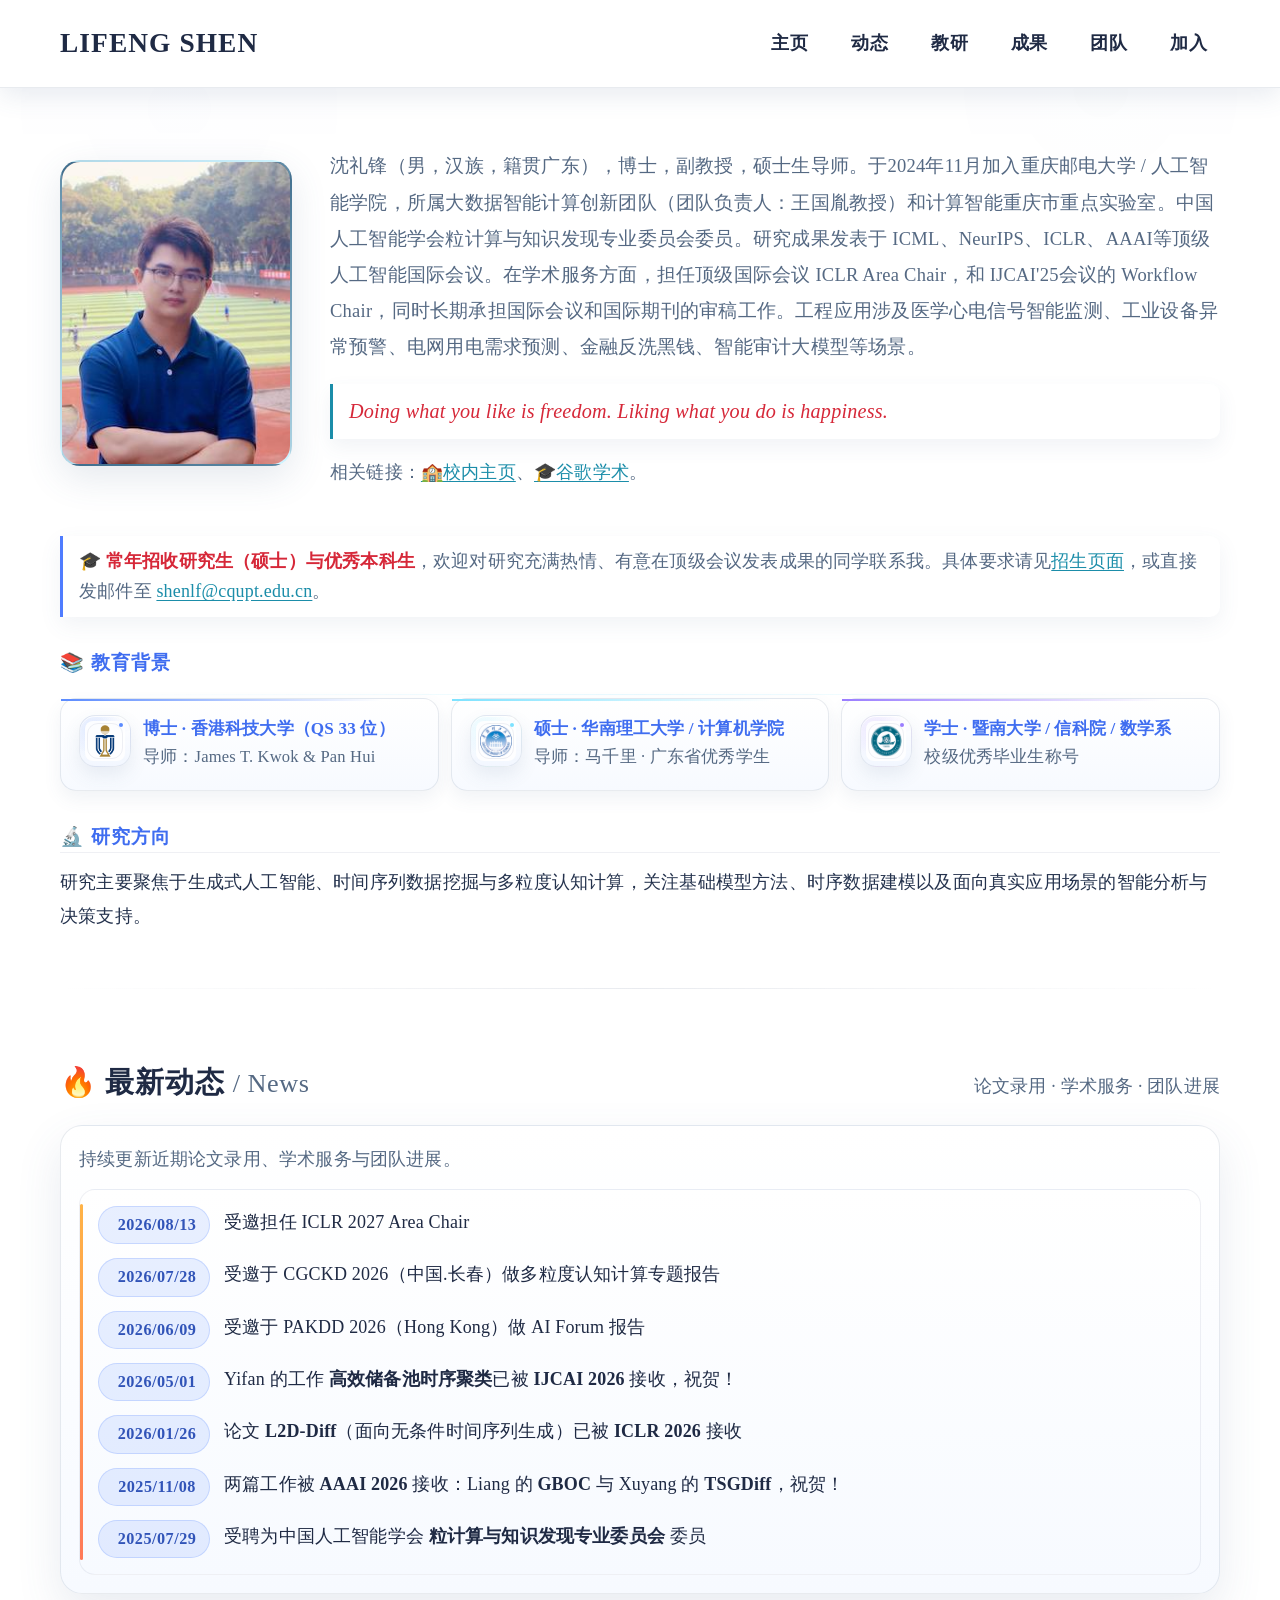
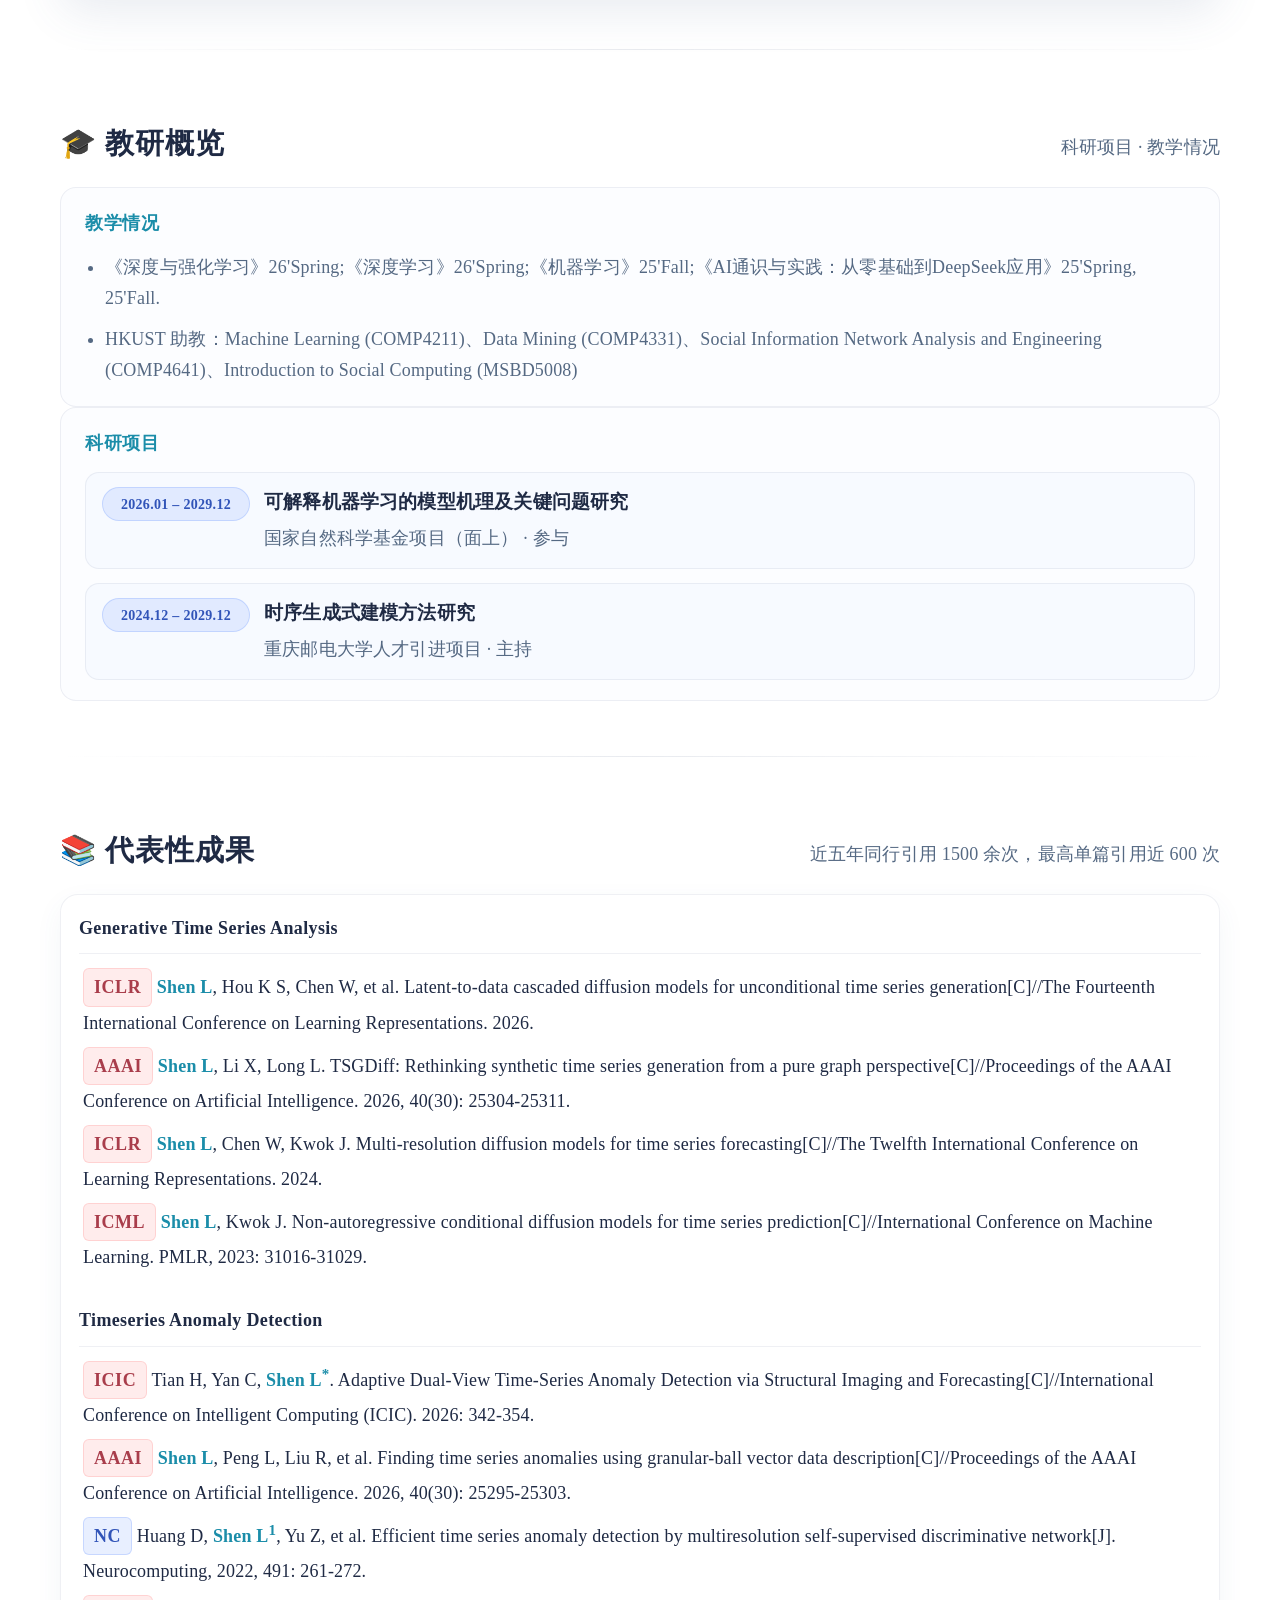
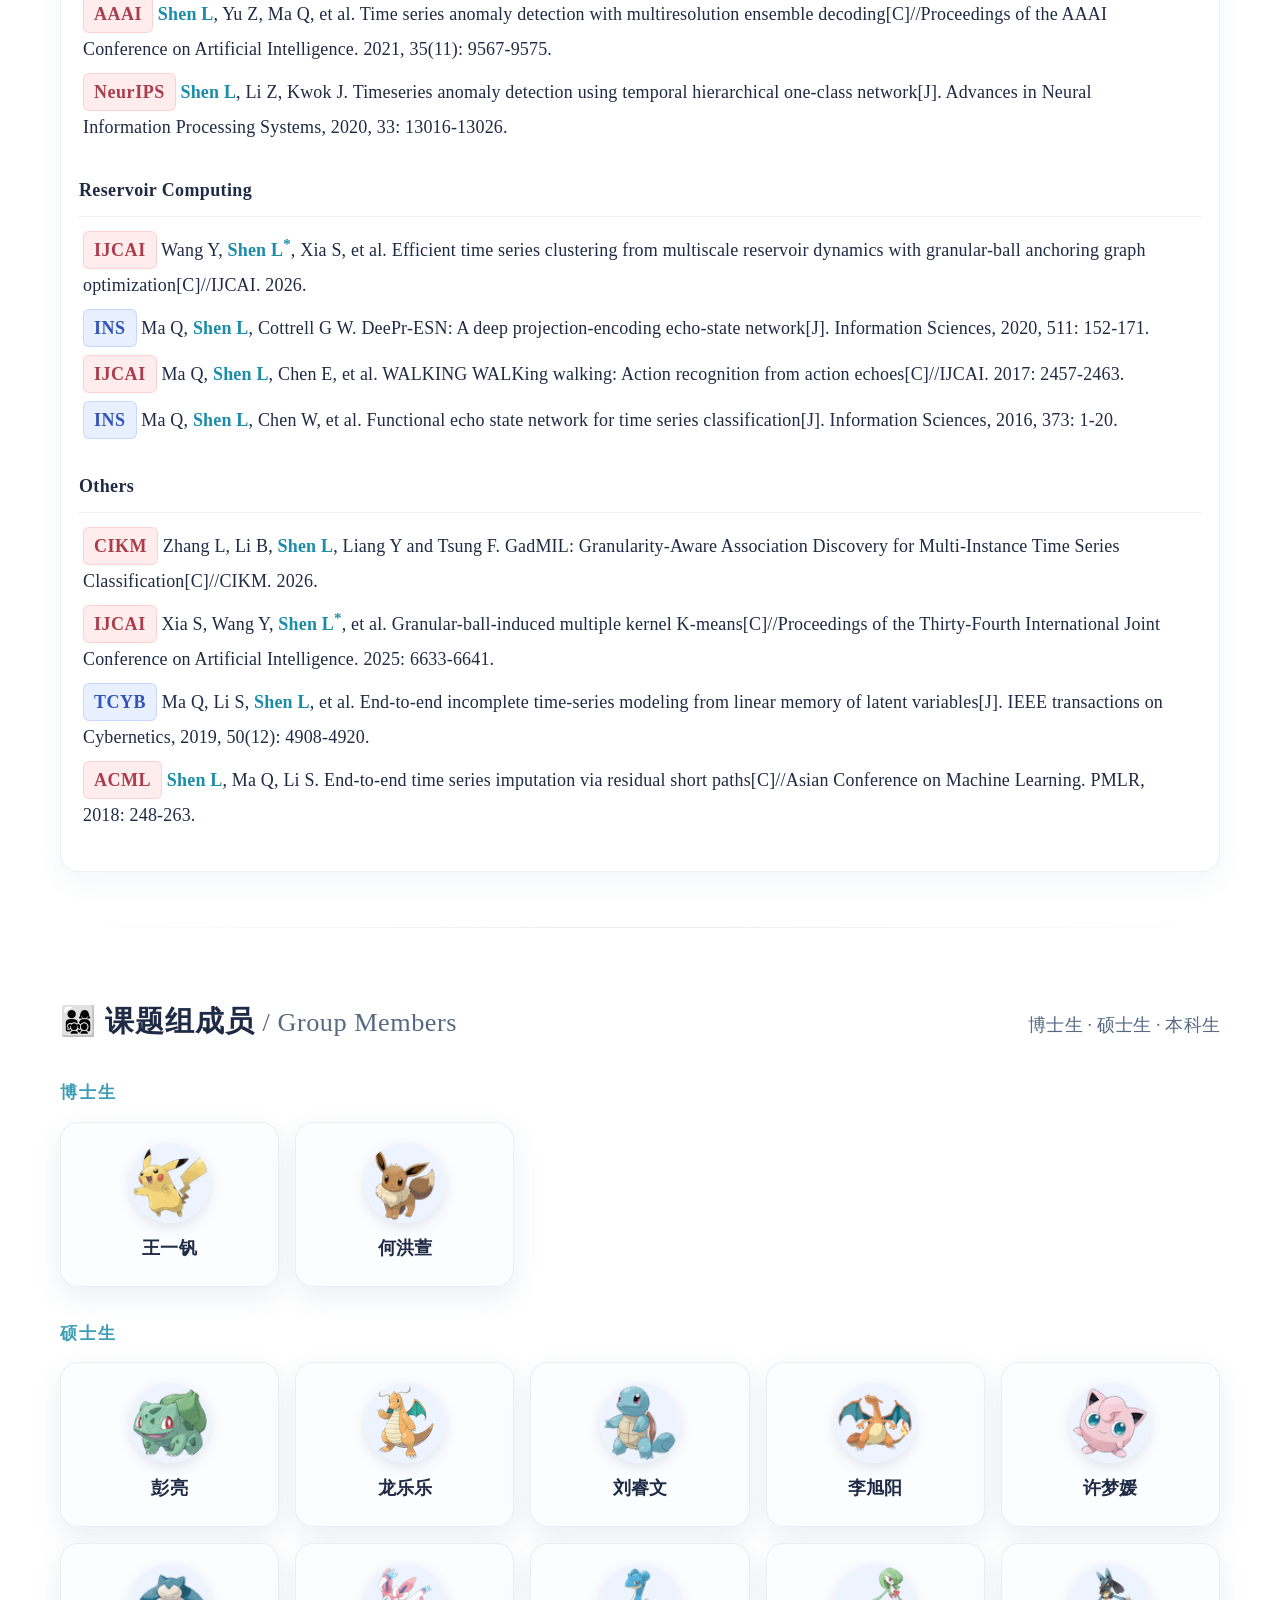
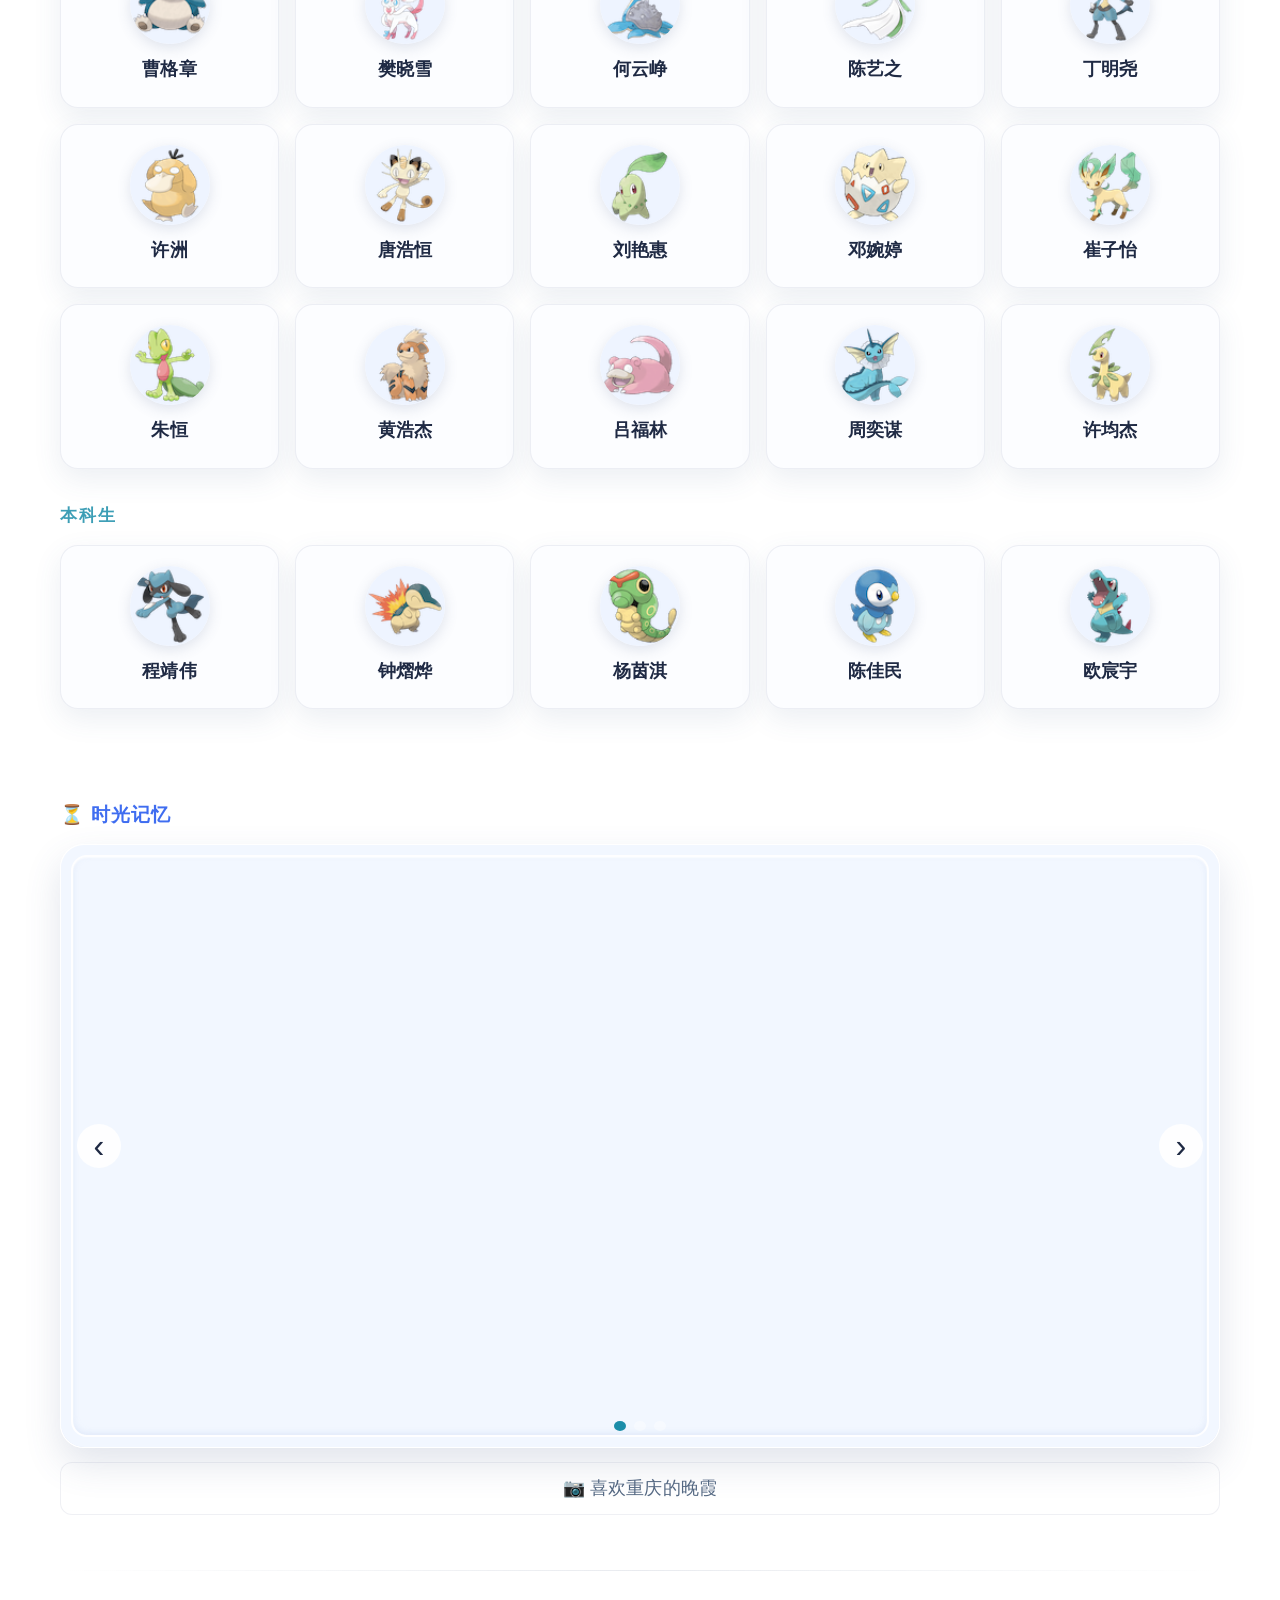
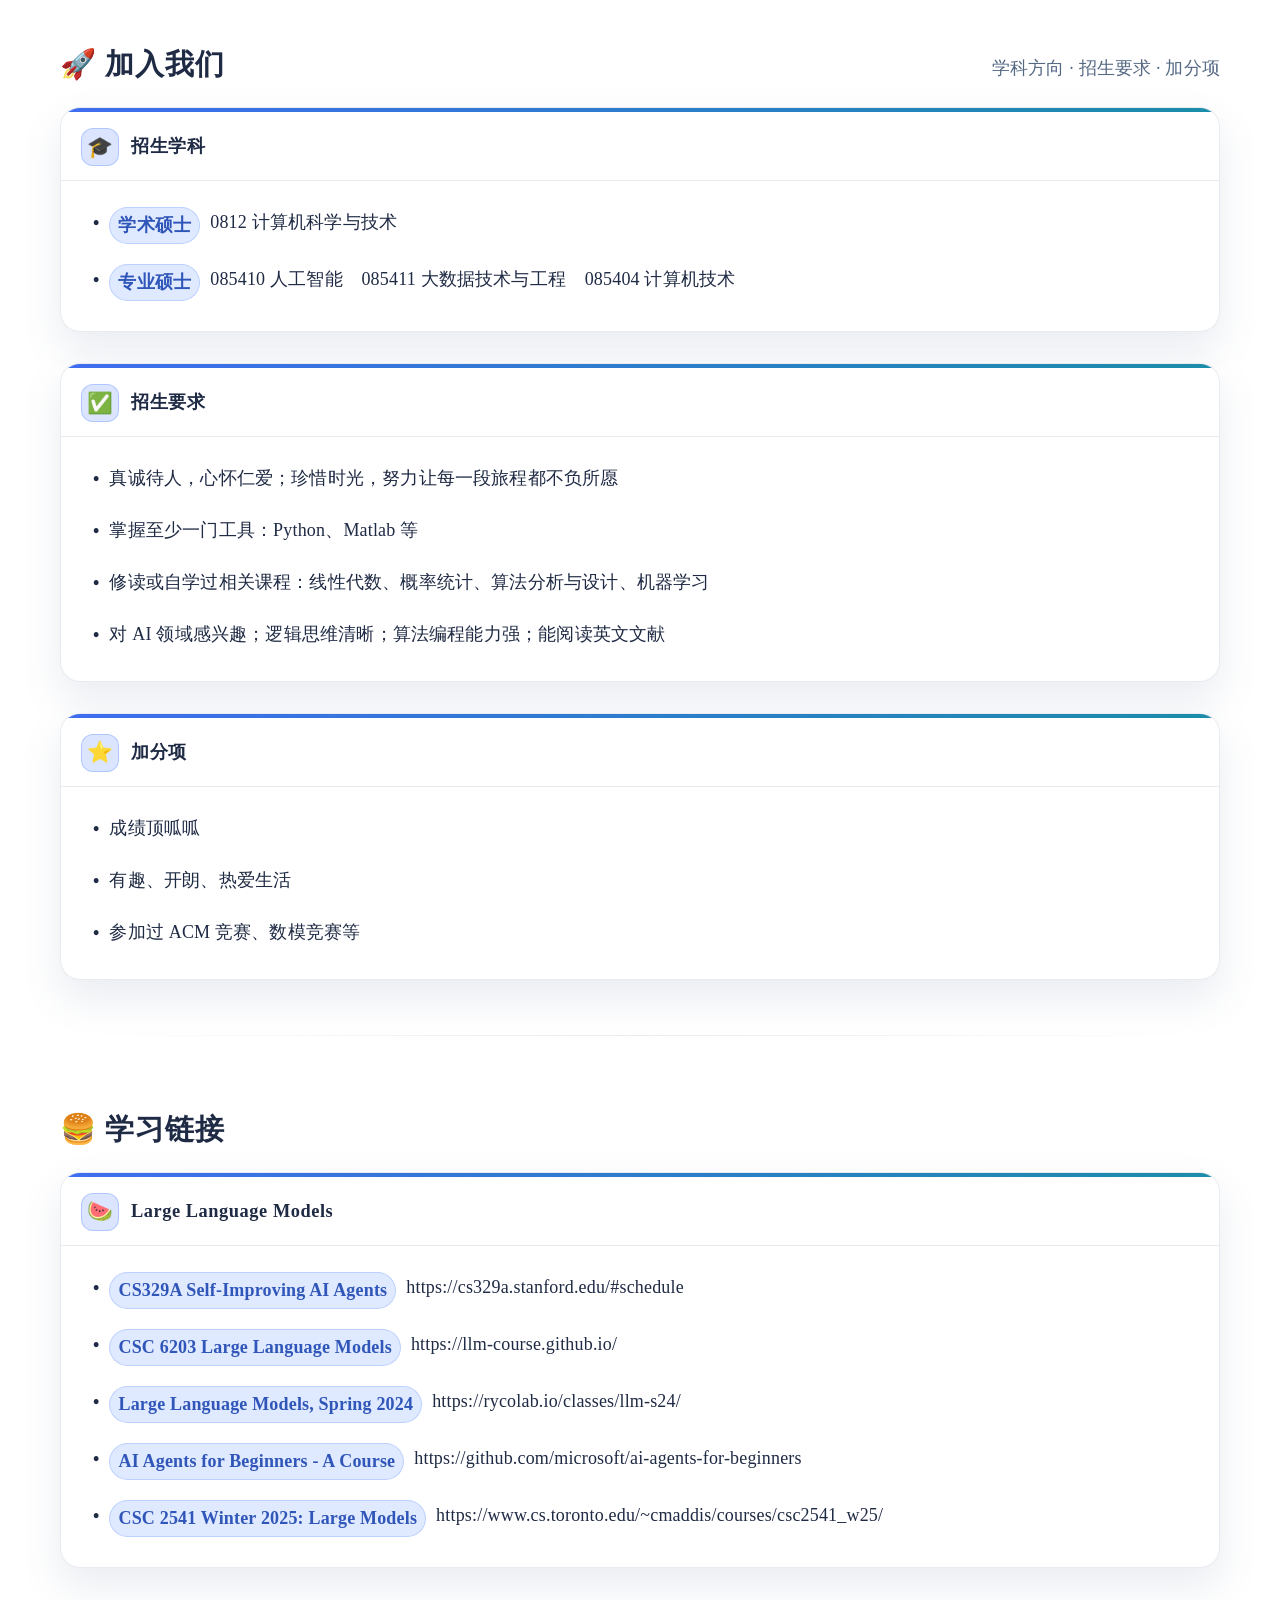
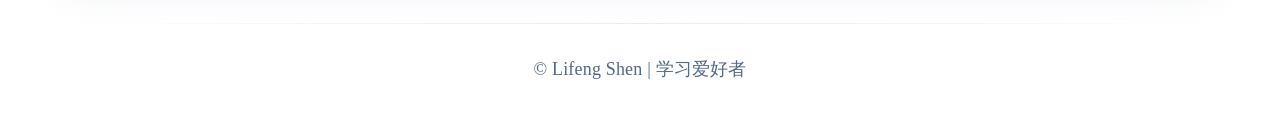
==== commit 3a236df9: "updated" ====
--- a/index.html
+++ b/index.html
@@ -571,6 +571,7 @@
               <h3>Large Language Models</h3>
             </div>
             <ul class="recruit-list">   
+              <li><span class="tag-ms">CS329A Self-Improving AI Agents</span>https://cs329a.stanford.edu/#schedule</li>
               <li><span class="tag-ms">CSC 6203 Large Language Models</span>https://llm-course.github.io/</li>
               <li><span class="tag-ms">Large Language Models, Spring 2024</span>https://rycolab.io/classes/llm-s24/</li>
               <li><span class="tag-ms">AI Agents for Beginners - A Course</span>https://github.com/microsoft/ai-agents-for-beginners</li>
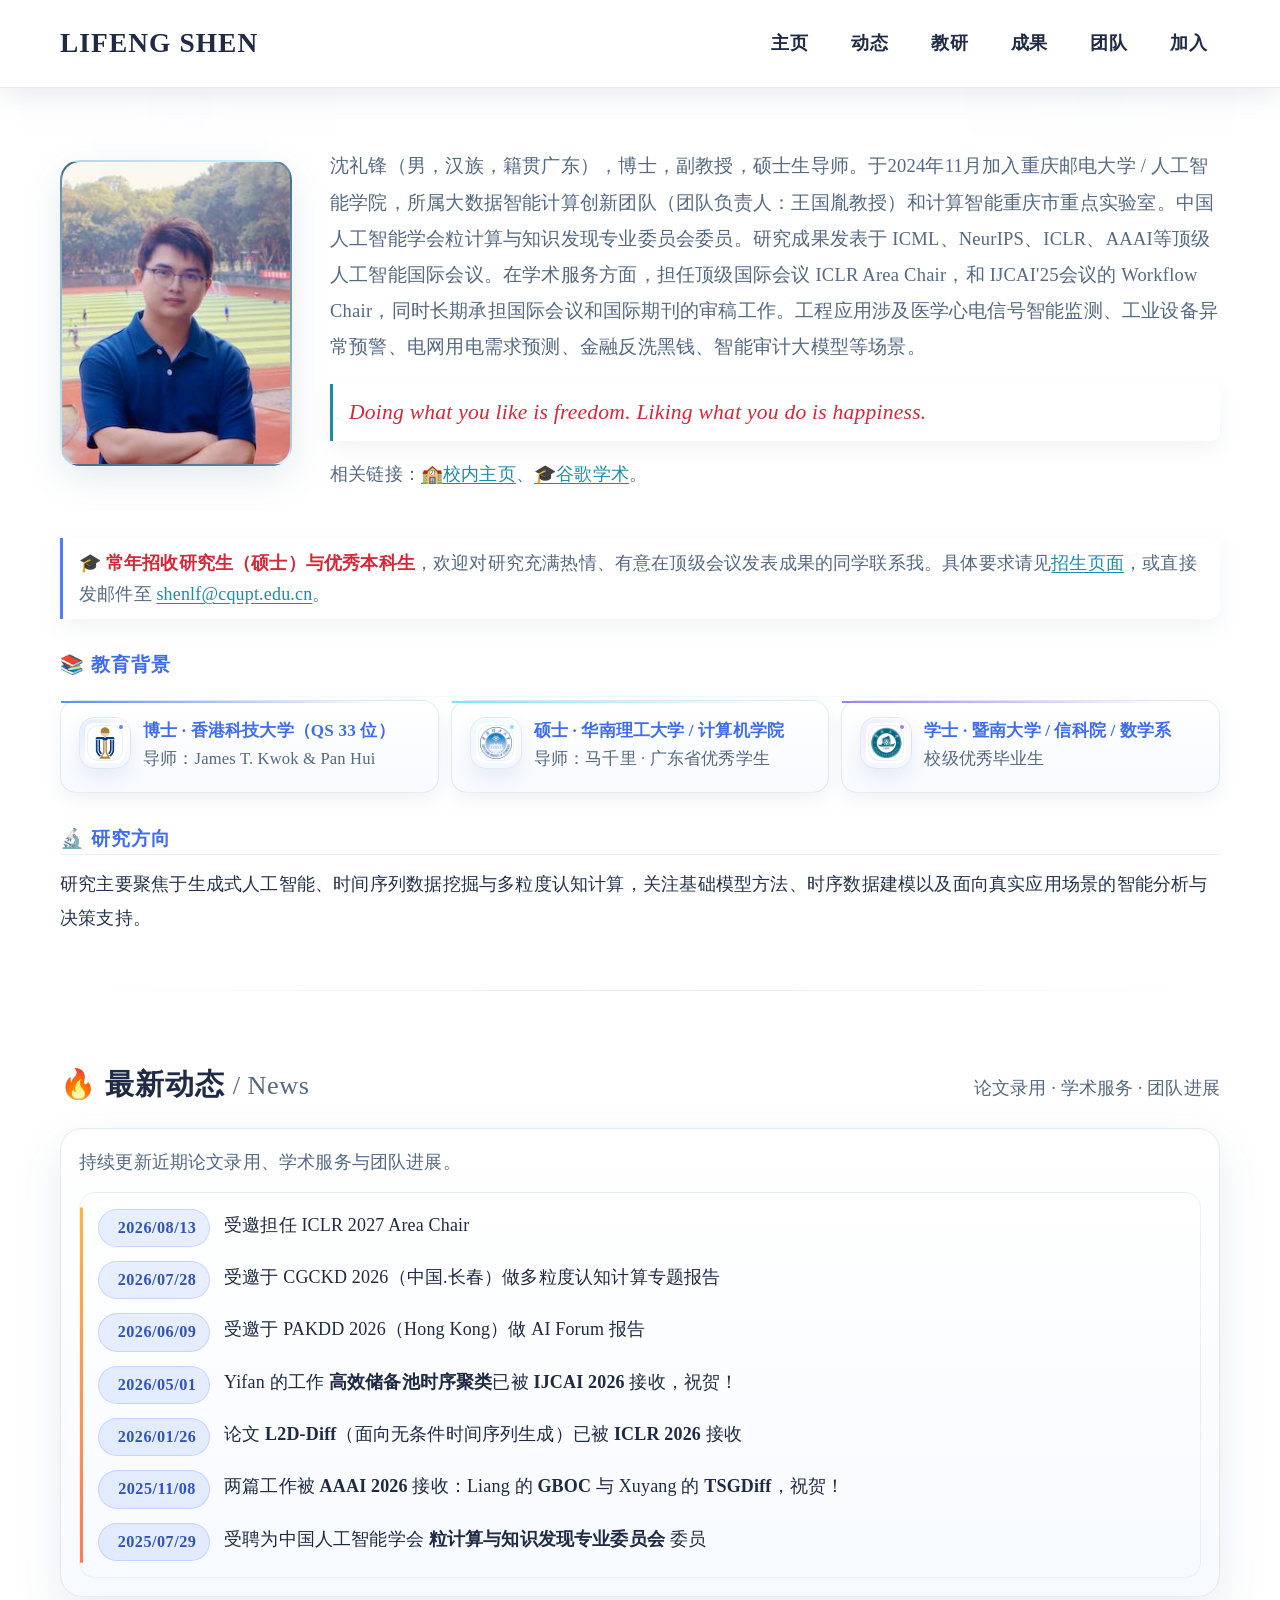
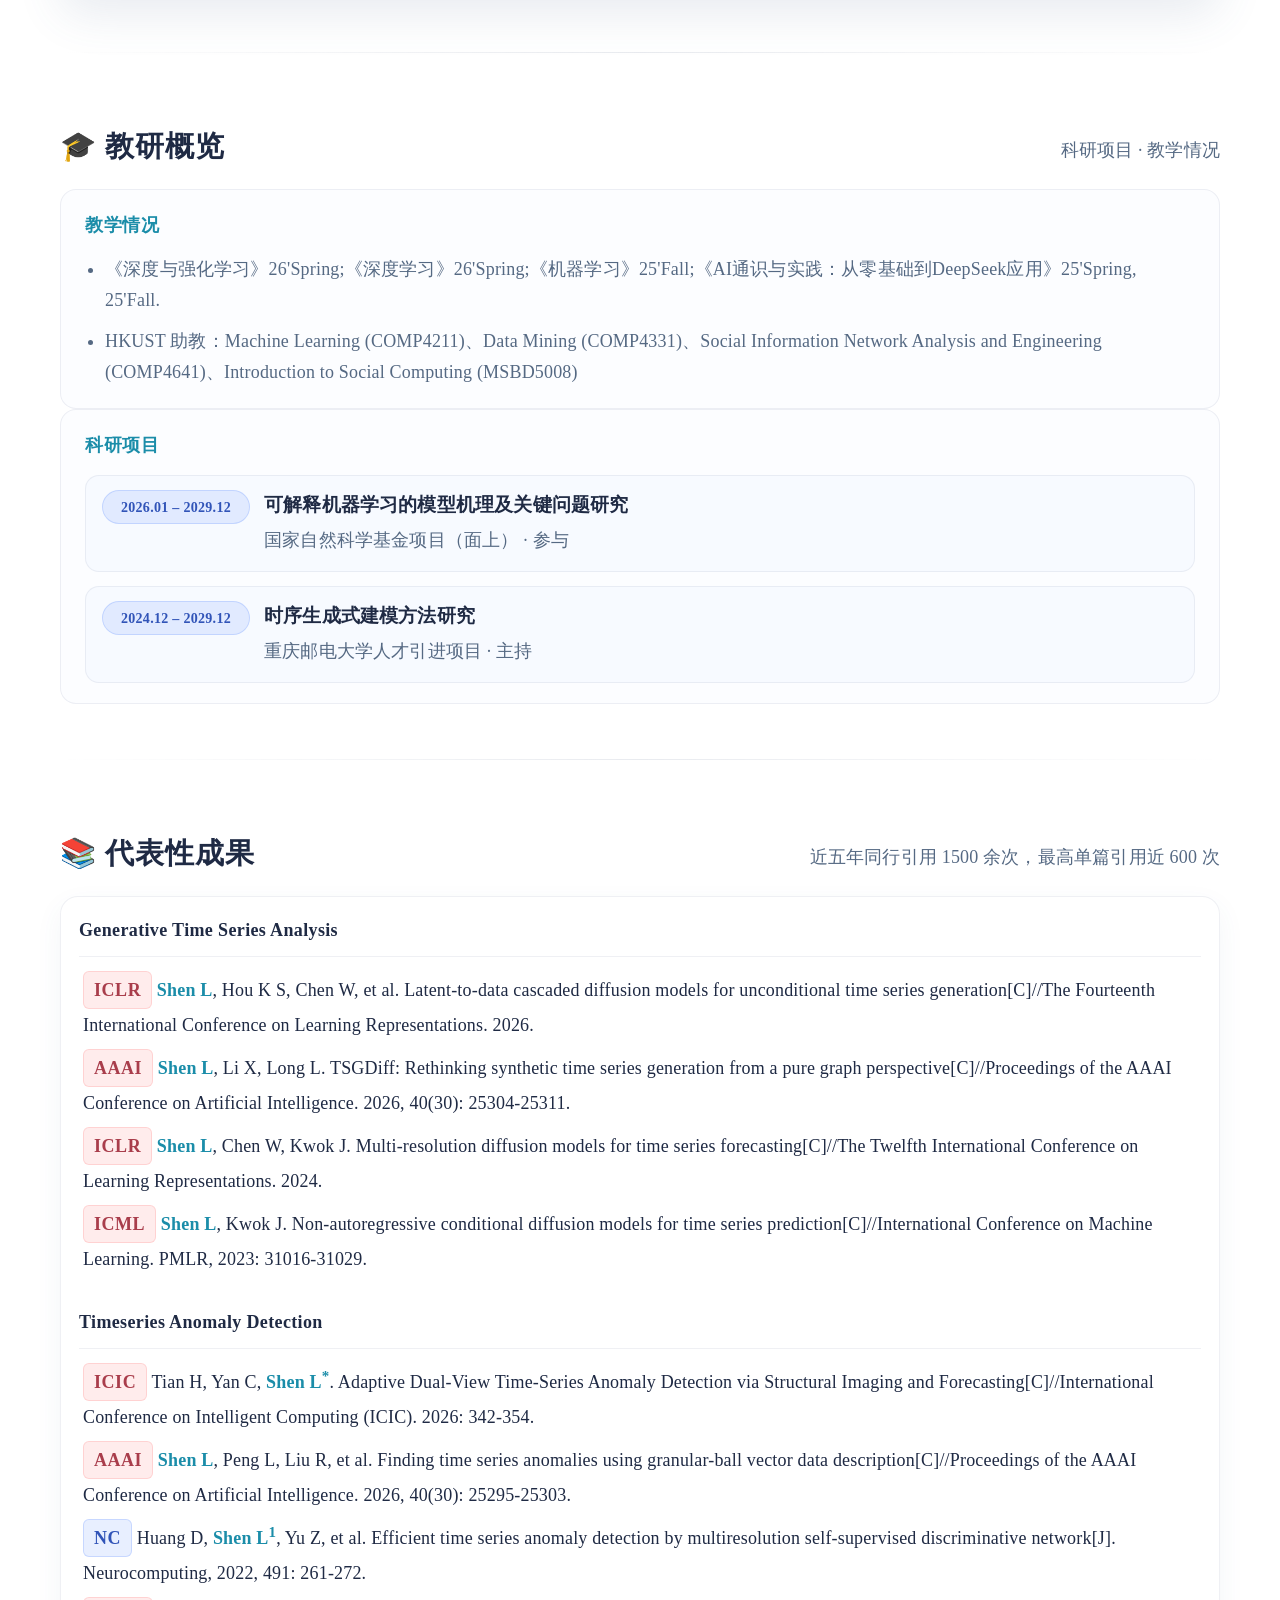
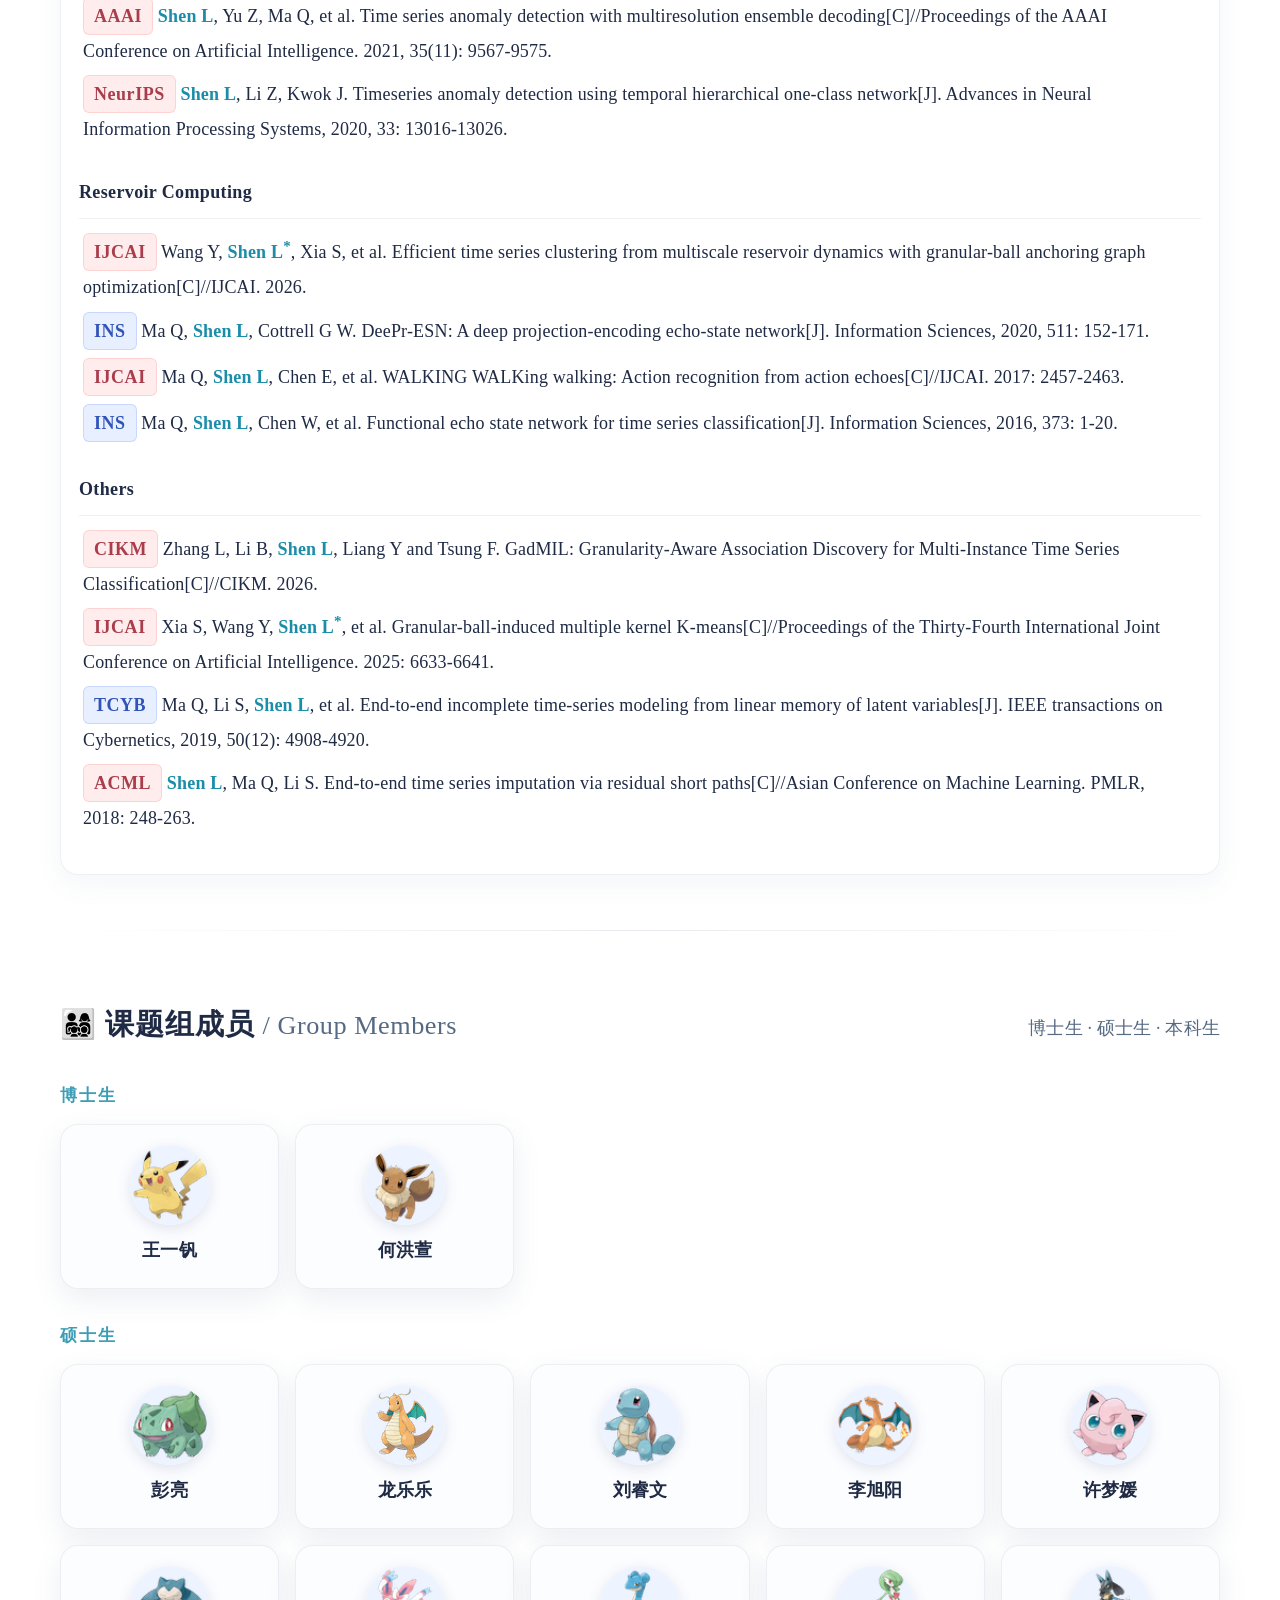
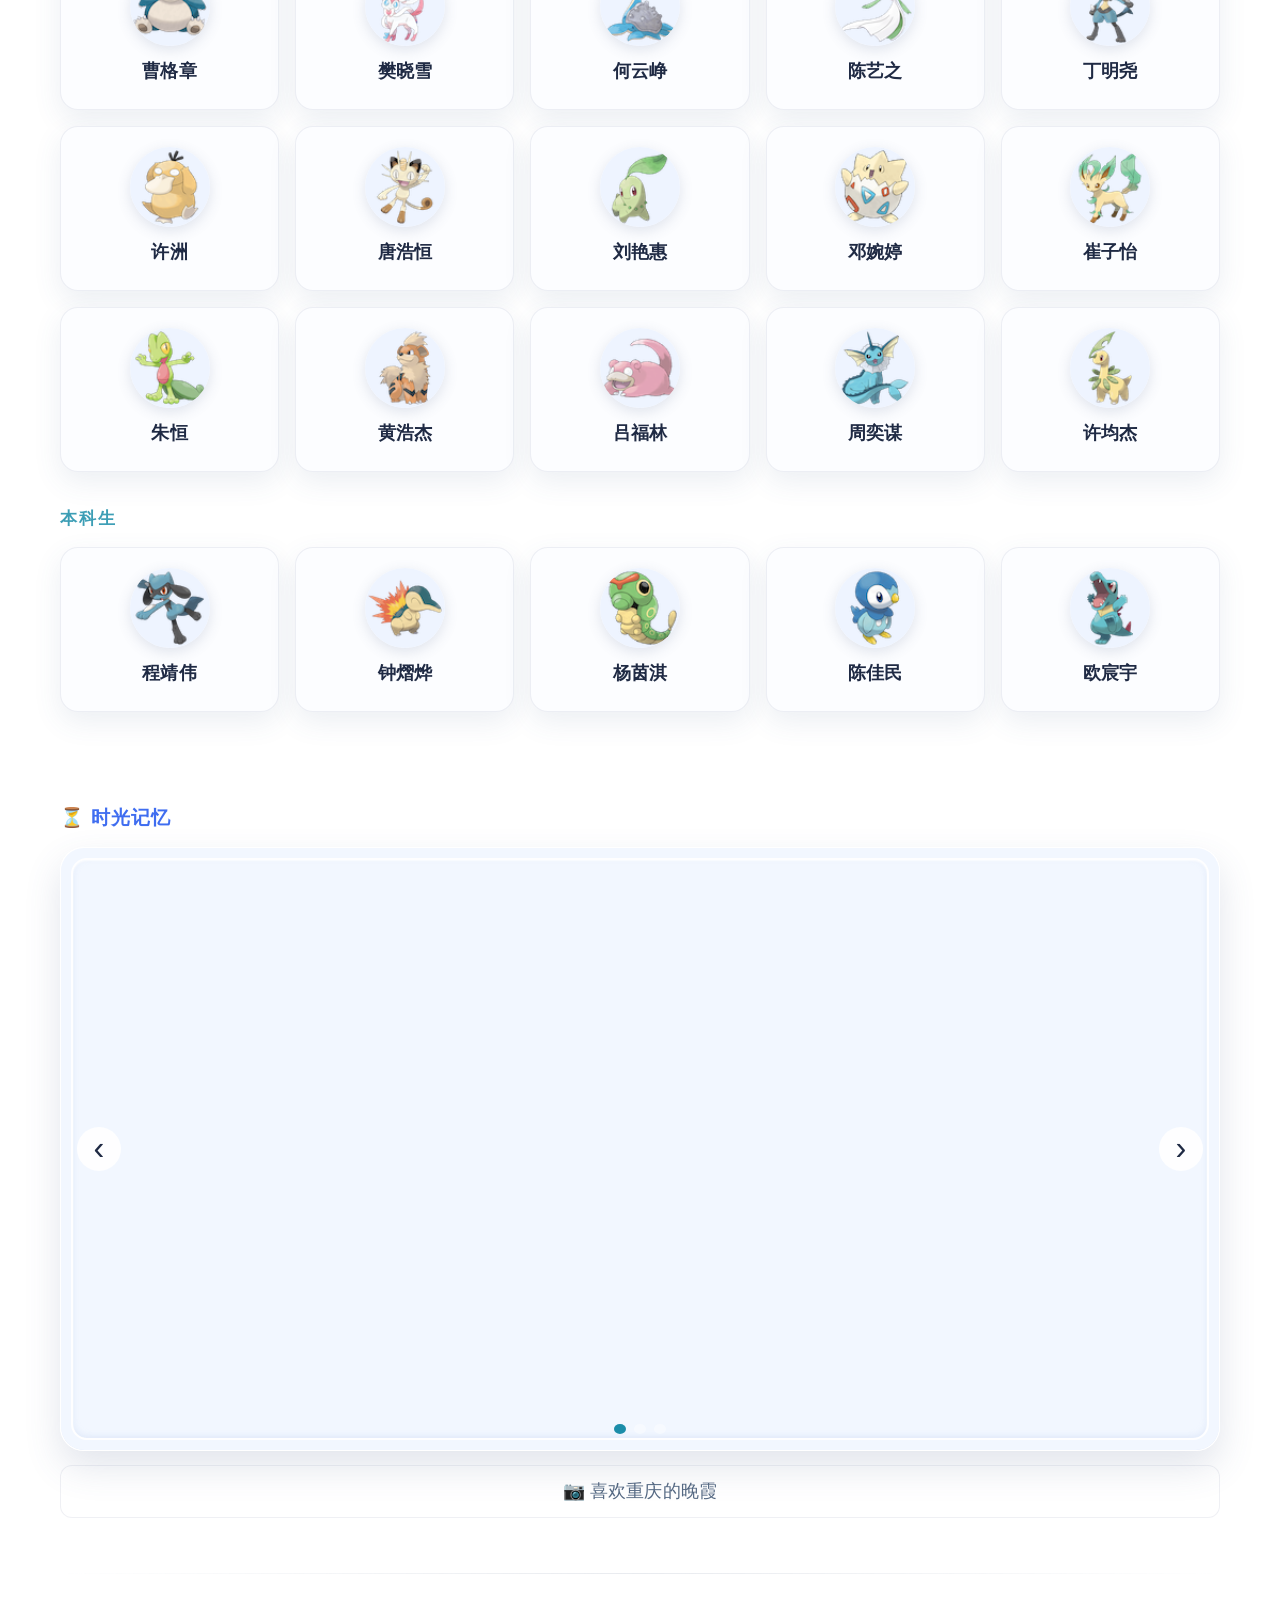
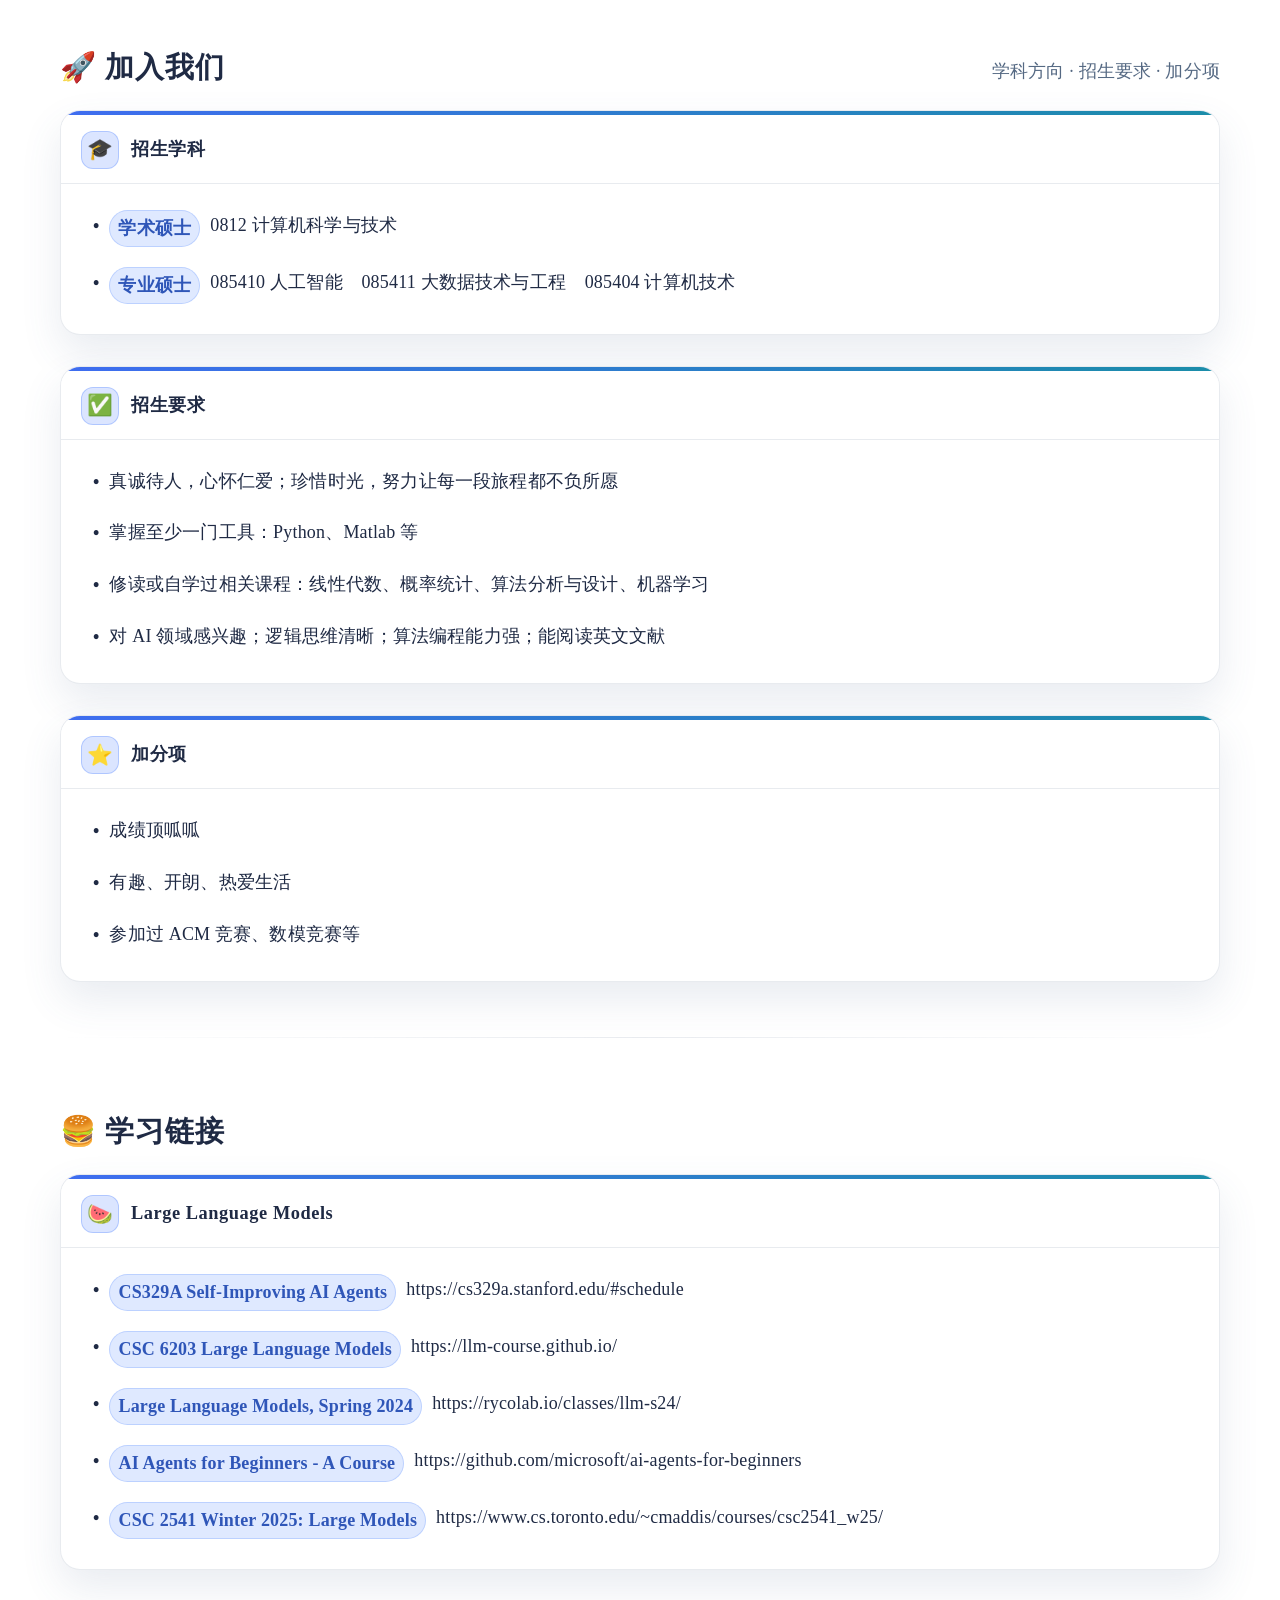
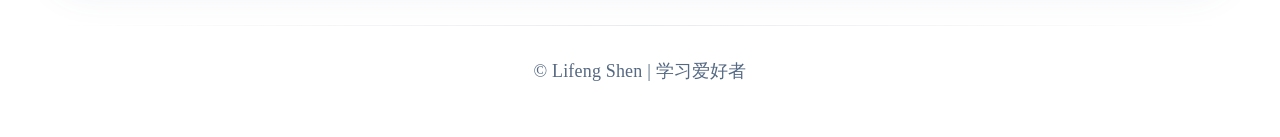
==== commit f4dd6dc6: "updated" ====
--- a/index.html
+++ b/index.html
@@ -87,7 +87,7 @@
               </div>
               <div class="edu-title-group">
                 <span class="edu-line edu-line-degree">学士 · 暨南大学 / 信科院 / 数学系</span>
-                <span class="edu-line edu-line-meta">校级优秀毕业生称号</span>
+                <span class="edu-line edu-line-meta">校级优秀毕业生</span>
               </div>
             </div>
           </div>
--- a/styles.css
+++ b/styles.css
@@ -571,7 +571,7 @@
   background: var(--surface);
   border-radius: 0 10px 10px 0;
   color: #d62839;
-  font-size: 1.12rem;
+  font-size: 1.2rem;
   font-weight: 500;
   font-style: italic;
   letter-spacing: 0.01em;
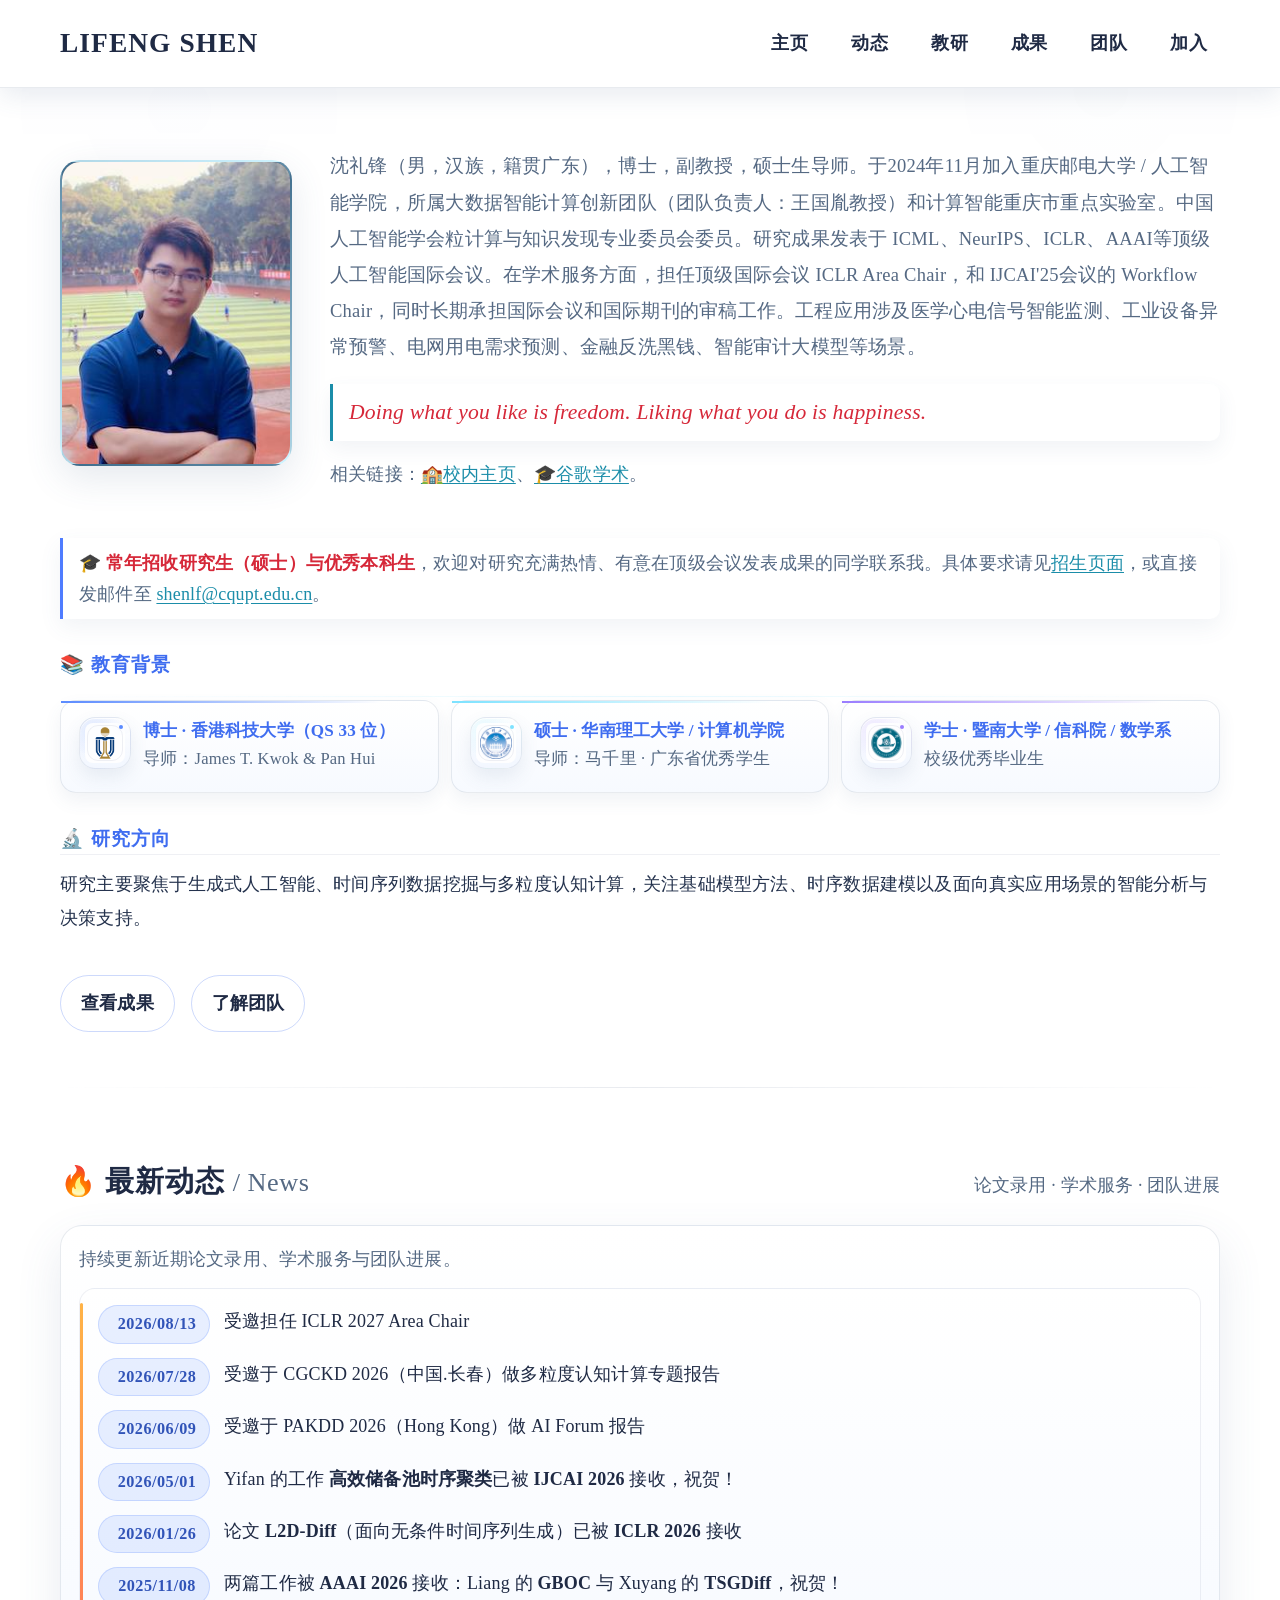
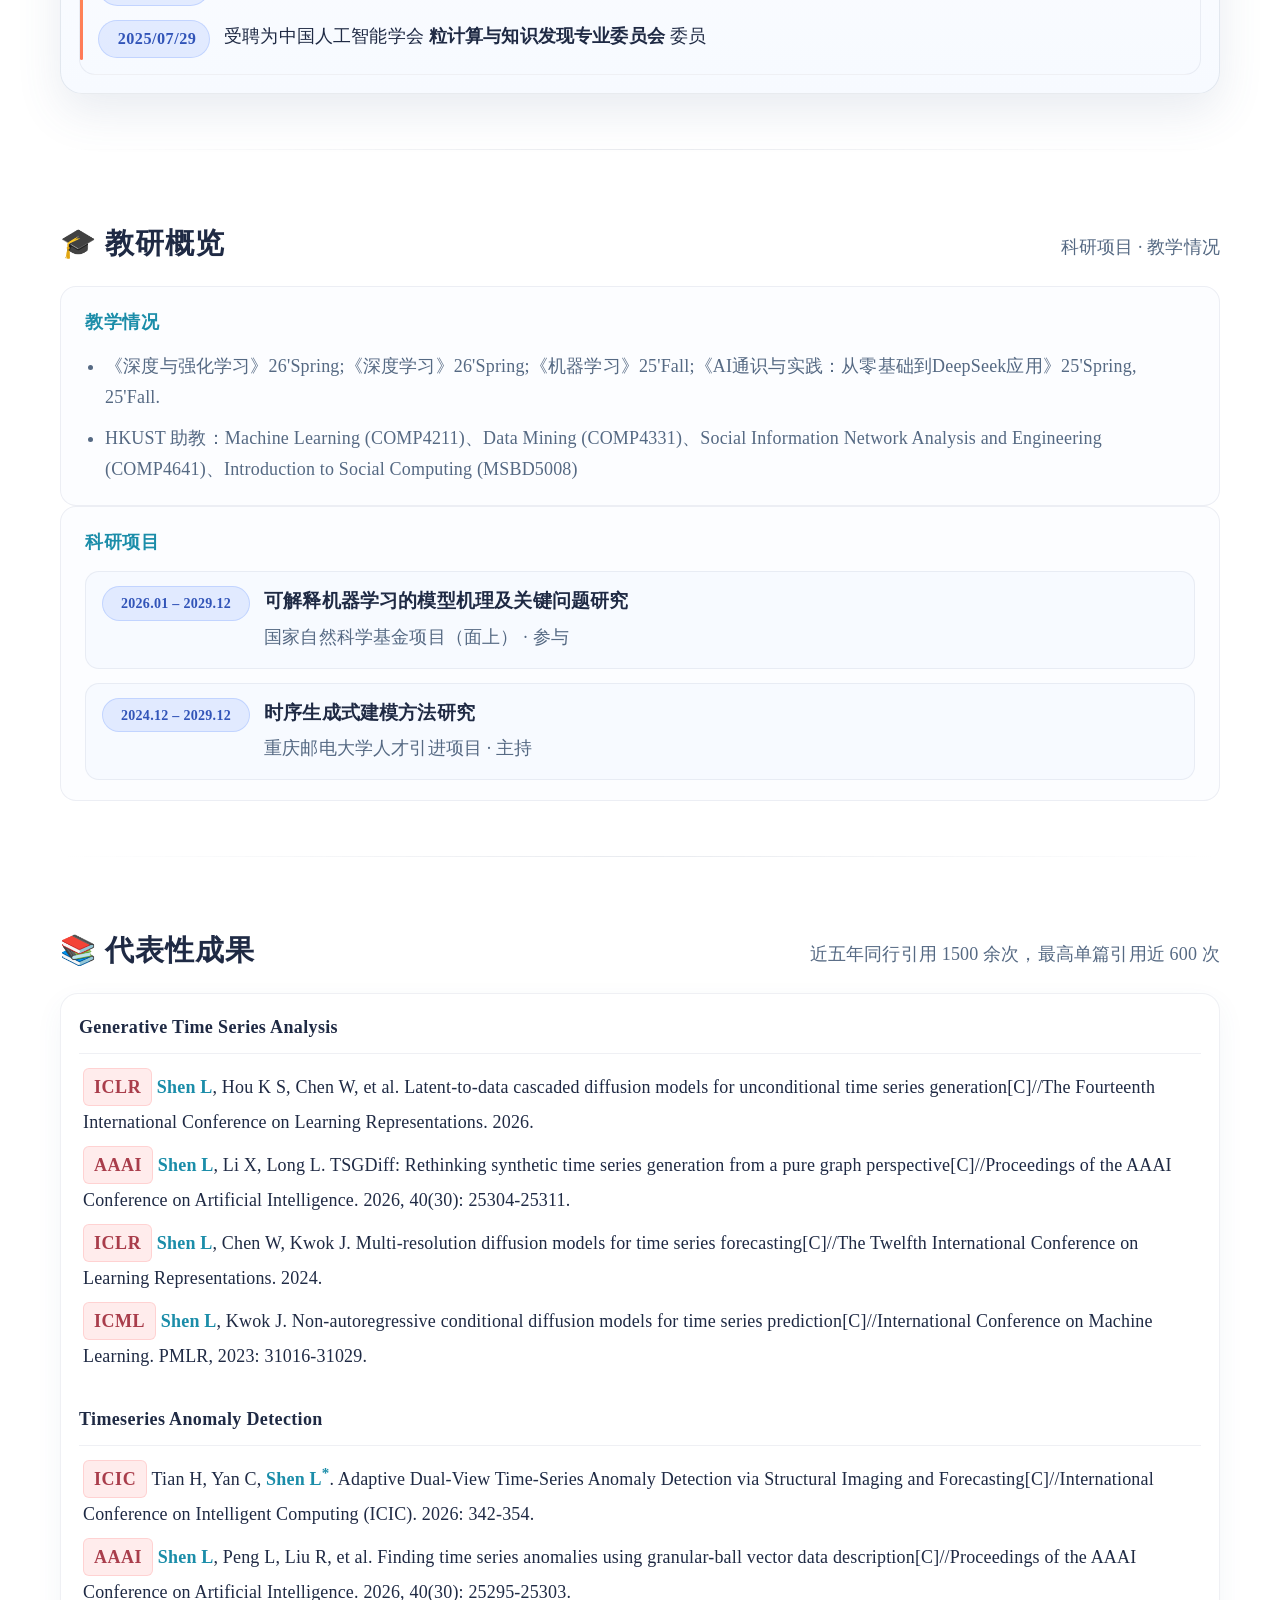
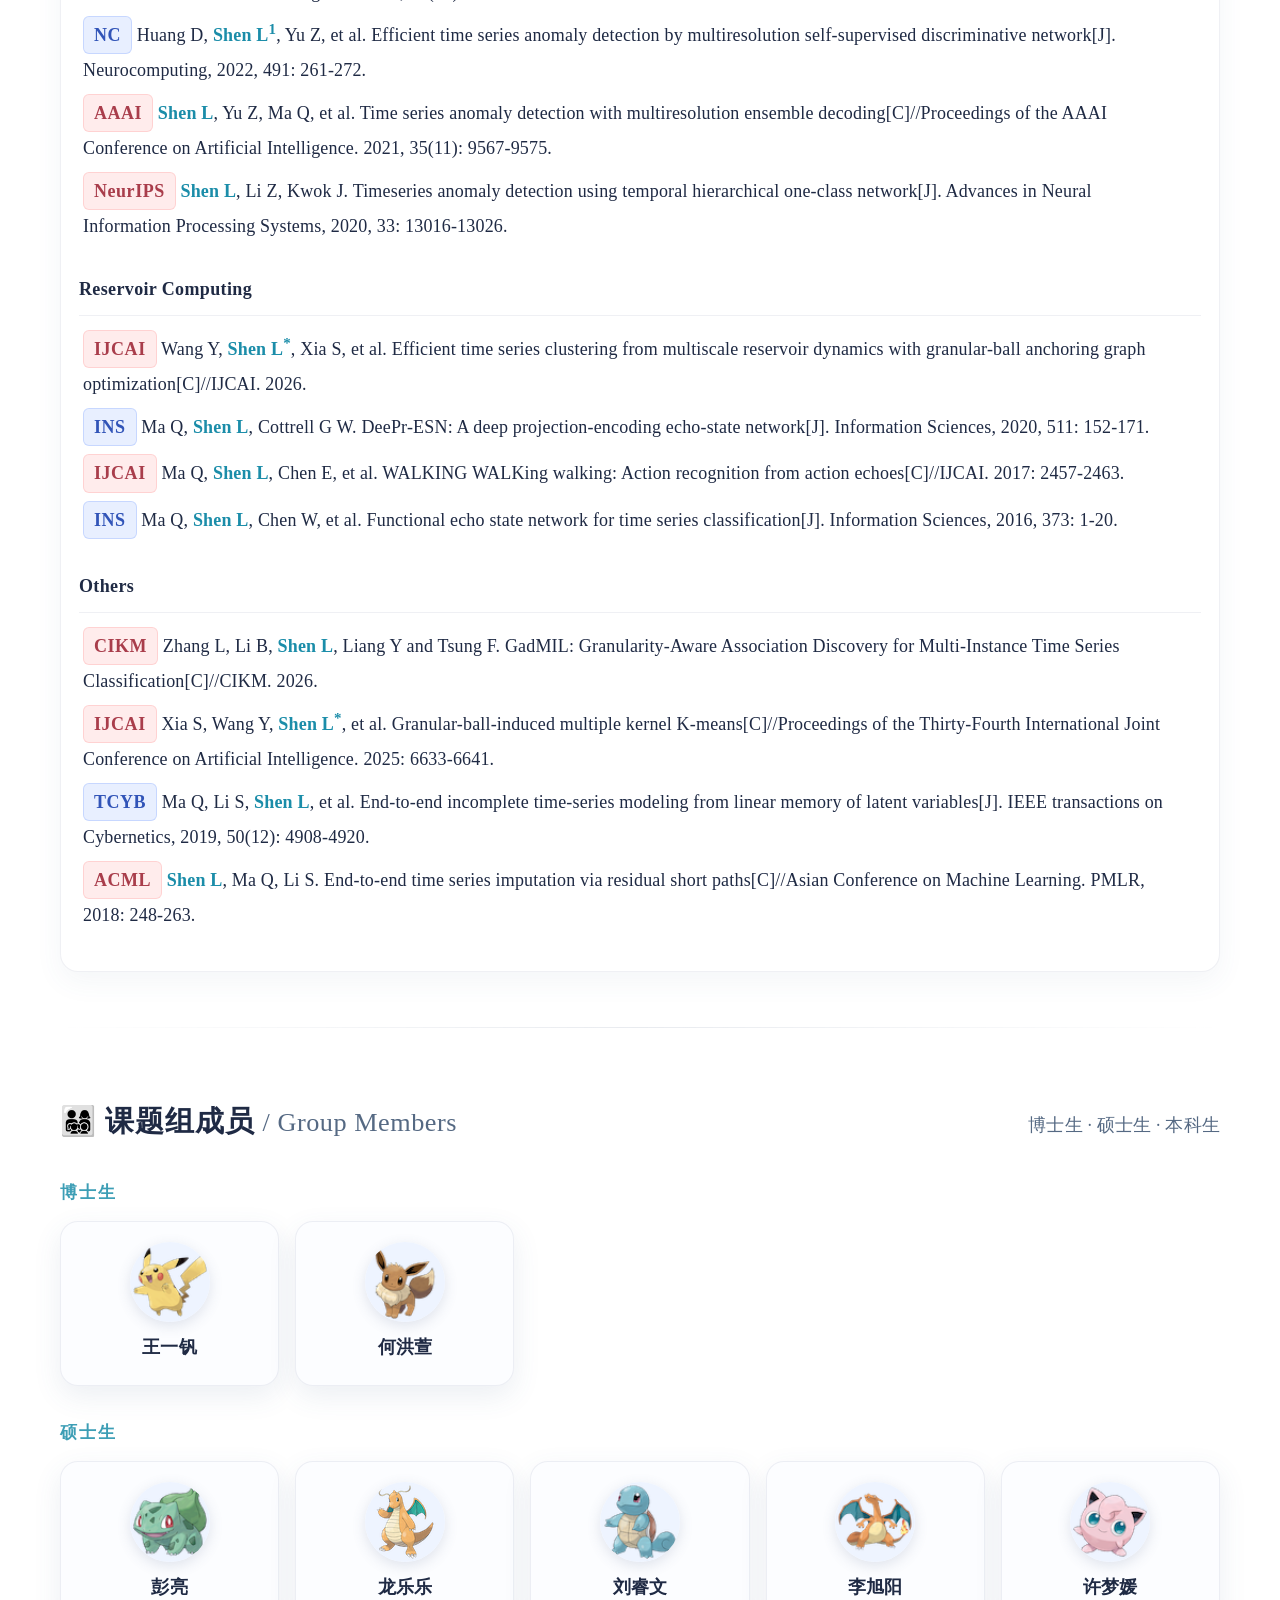
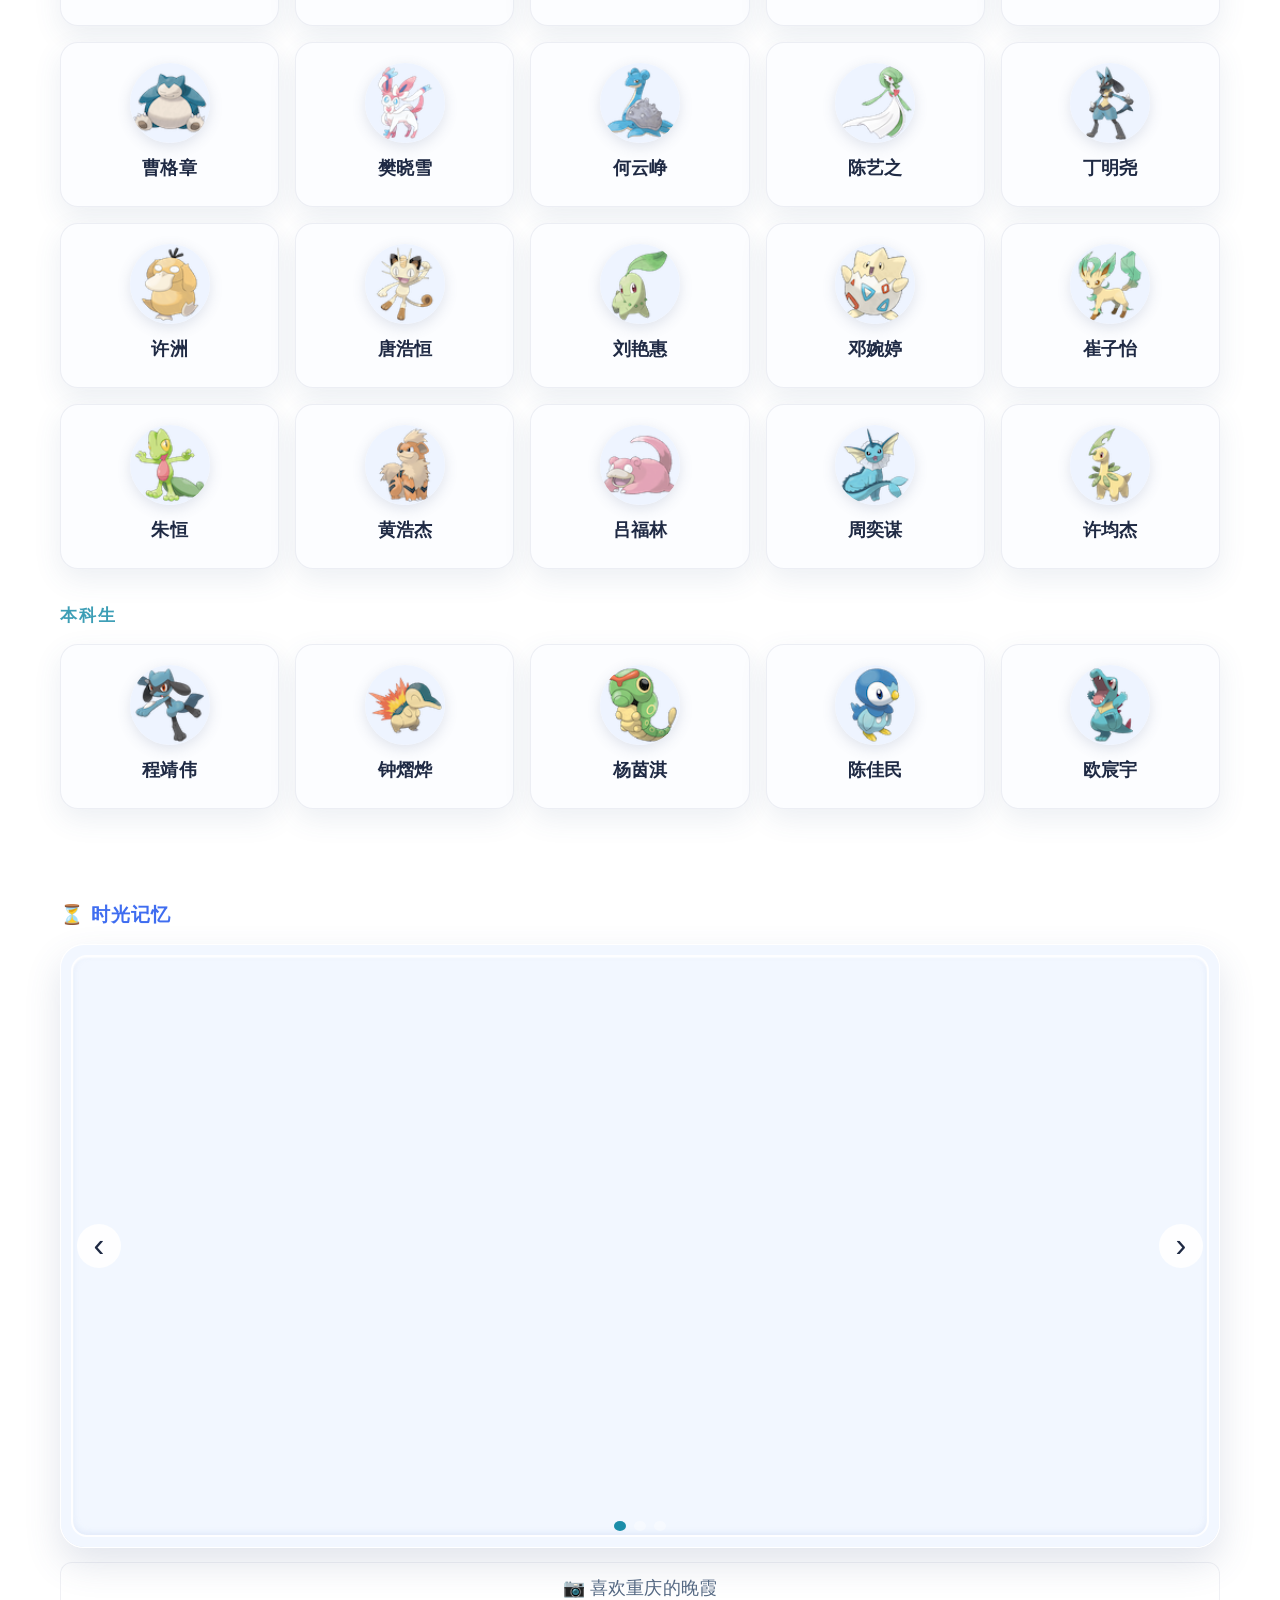
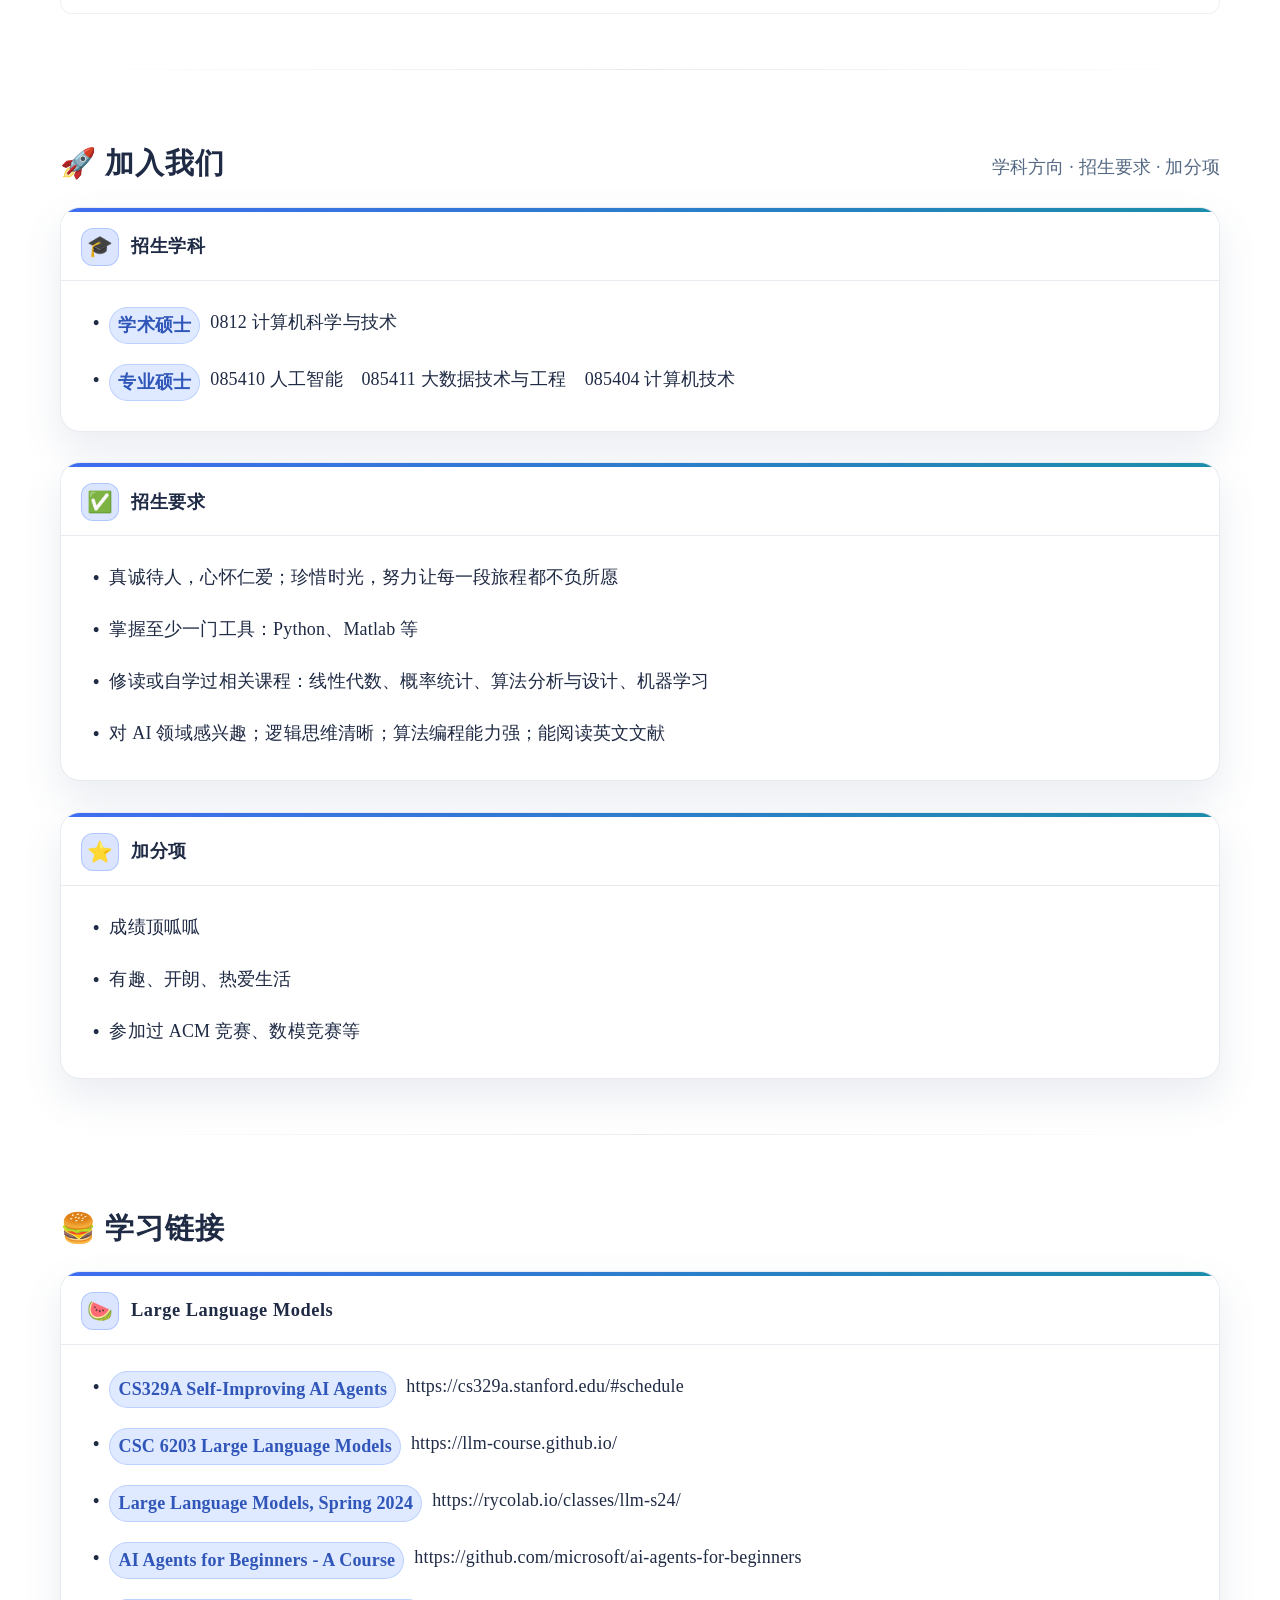
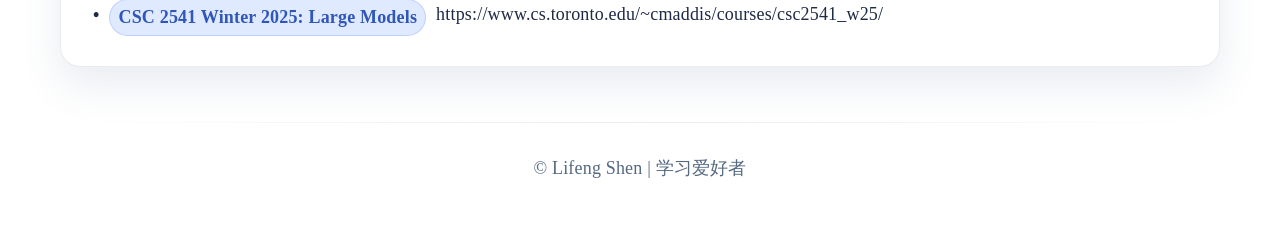
==== commit e33eead0: "updated" ====
--- a/index.html
+++ b/index.html
@@ -96,10 +96,10 @@
           <p class="section-sublabel">🔬 研究方向</p>
           <p class="research-summary">研究主要聚焦于生成式人工智能、时间序列数据挖掘与多粒度认知计算，关注基础模型方法、时序数据建模以及面向真实应用场景的智能分析与决策支持。</p>
         </div>
-        <!-- <div class="cta hero-cta">
+        <div class="cta hero-cta">
           <a class="button ghost" href="#publications">查看成果</a>
           <a class="button ghost" href="#team">了解团队</a>
-        </div> -->
+        </div>
       </section>
 
       <section id="news" class="section content">
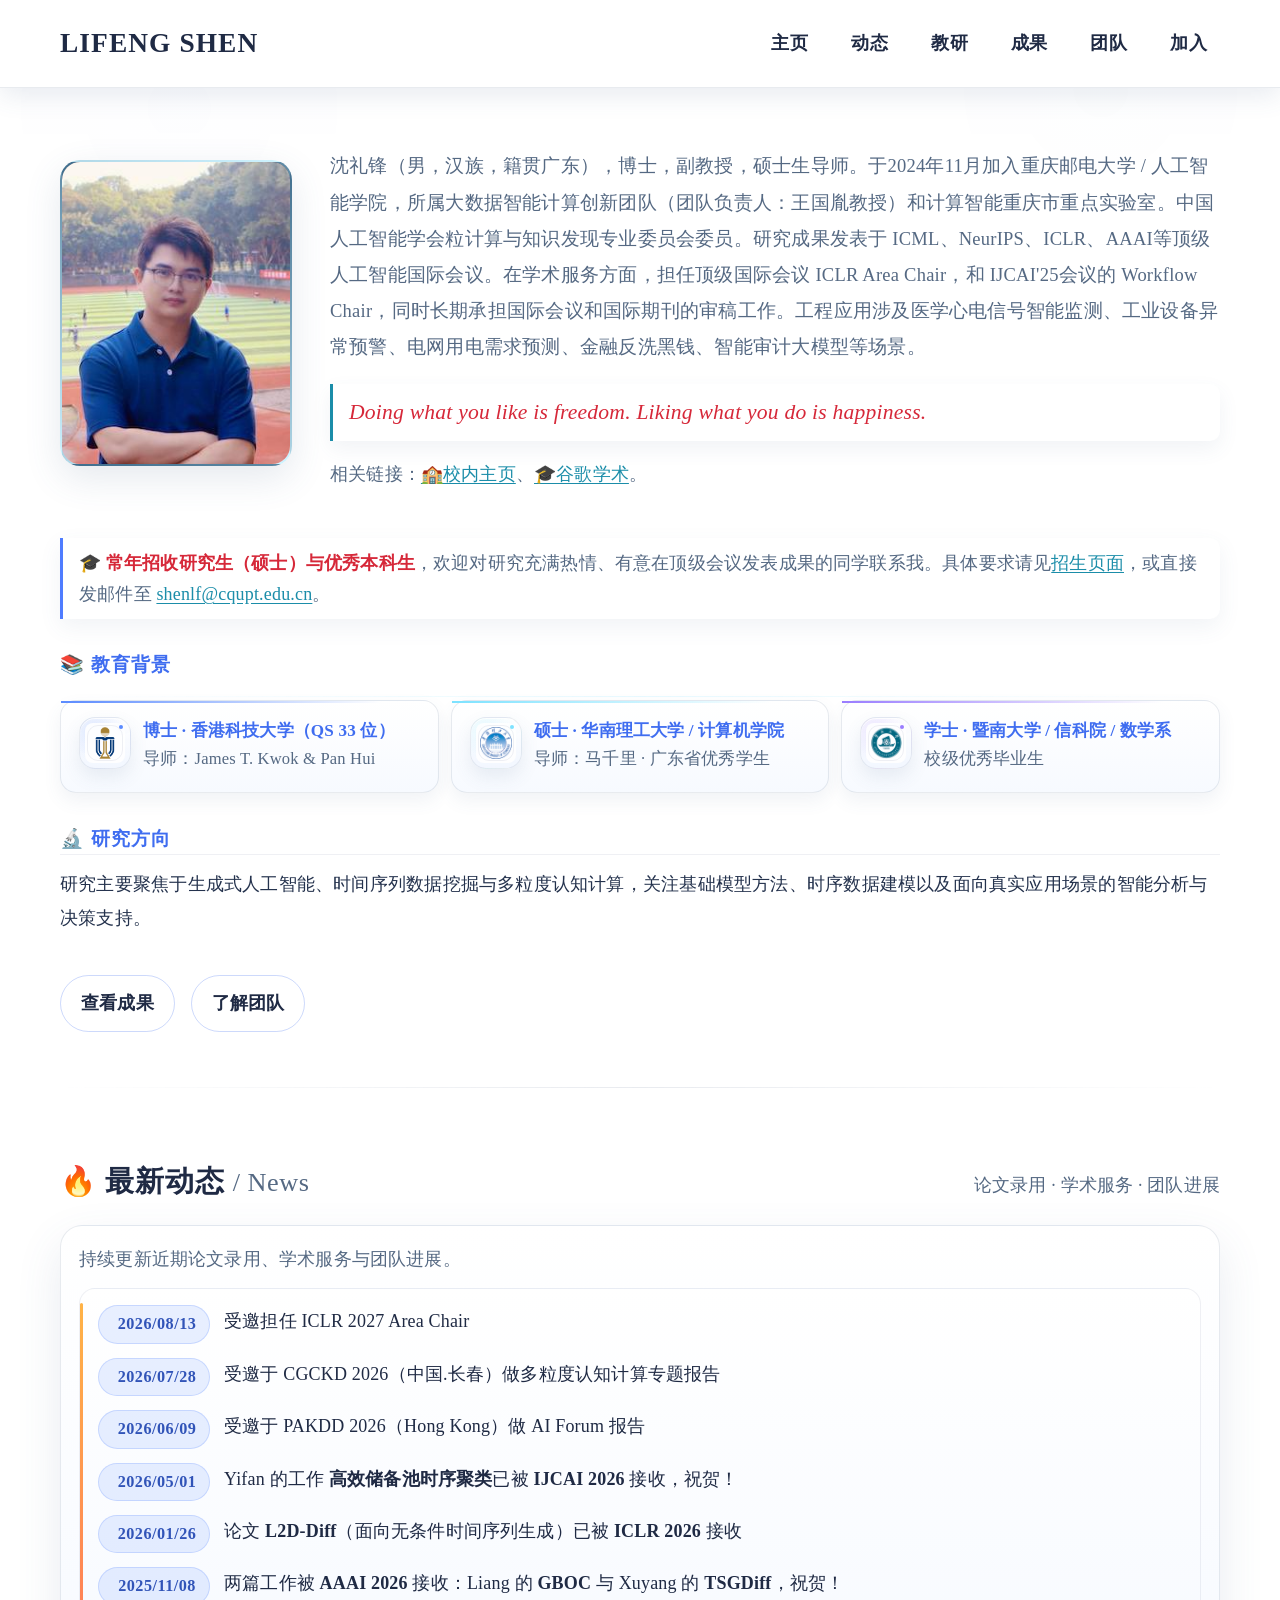
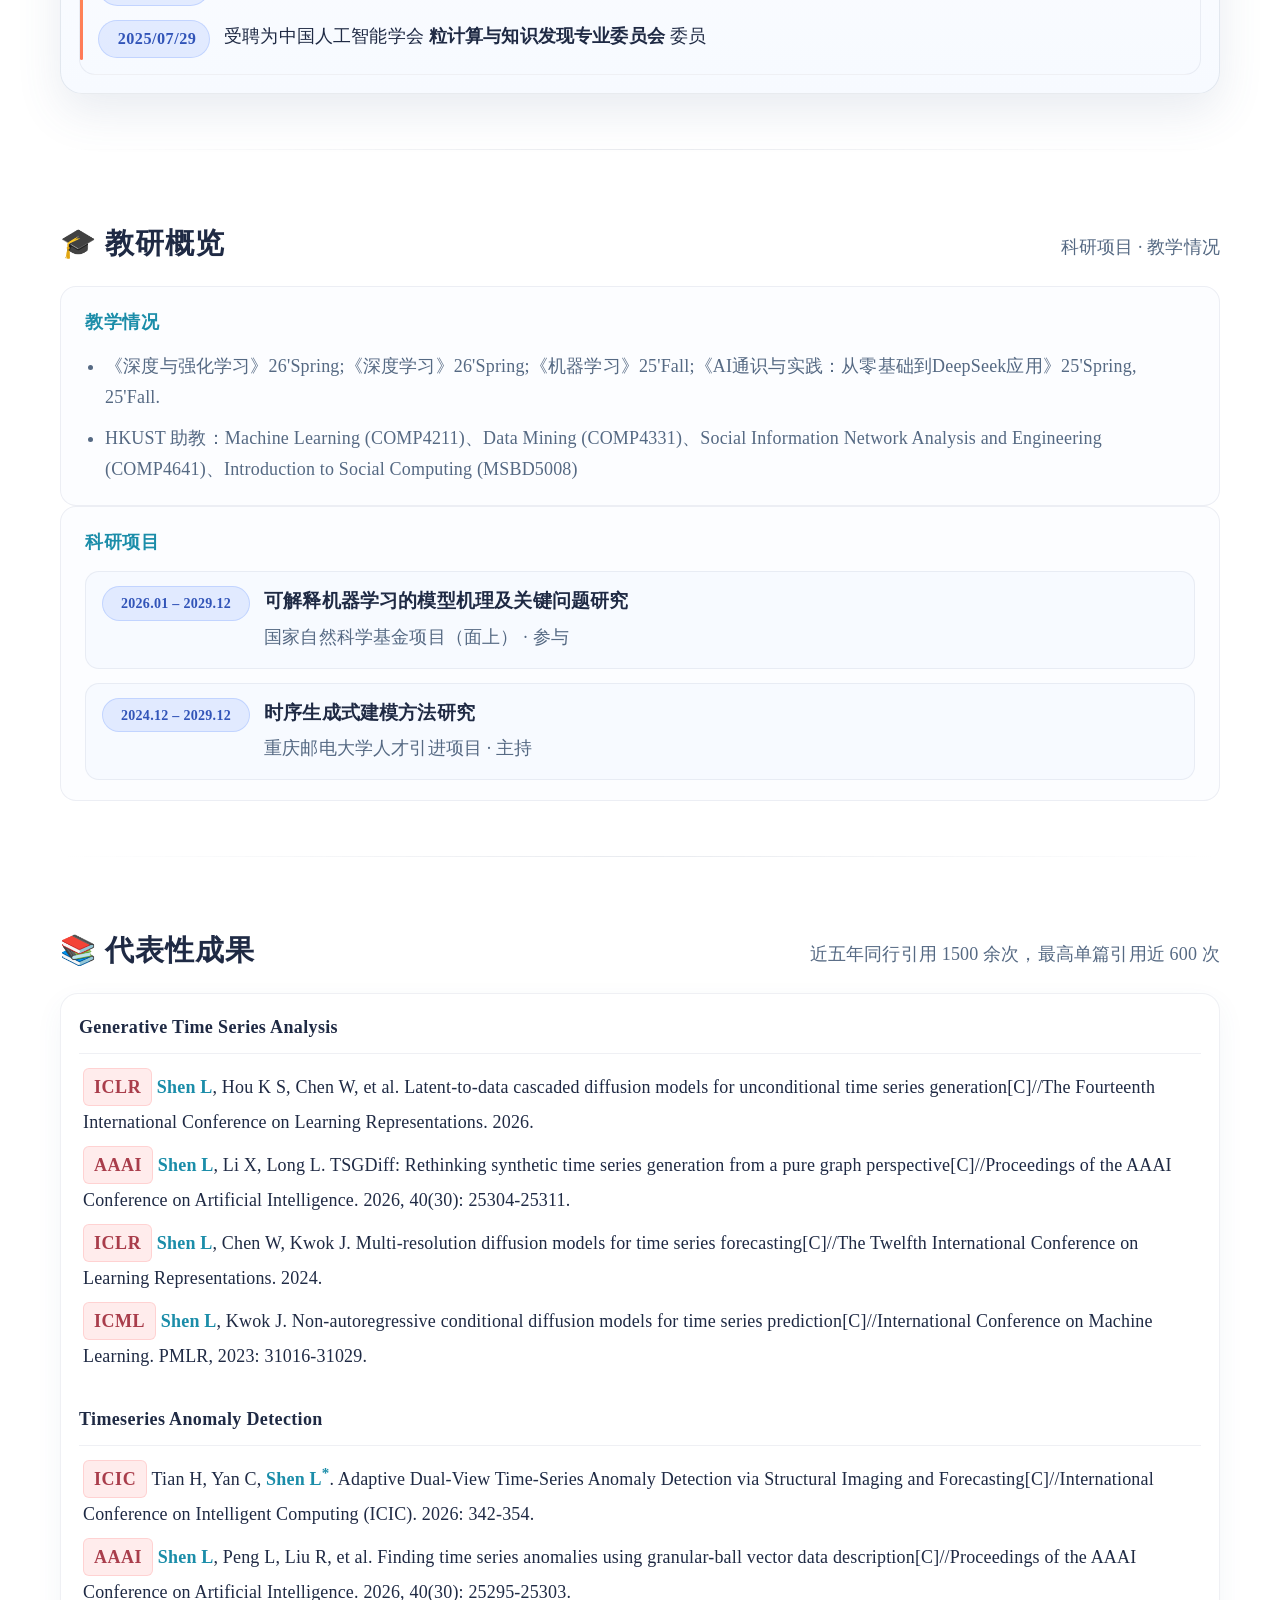
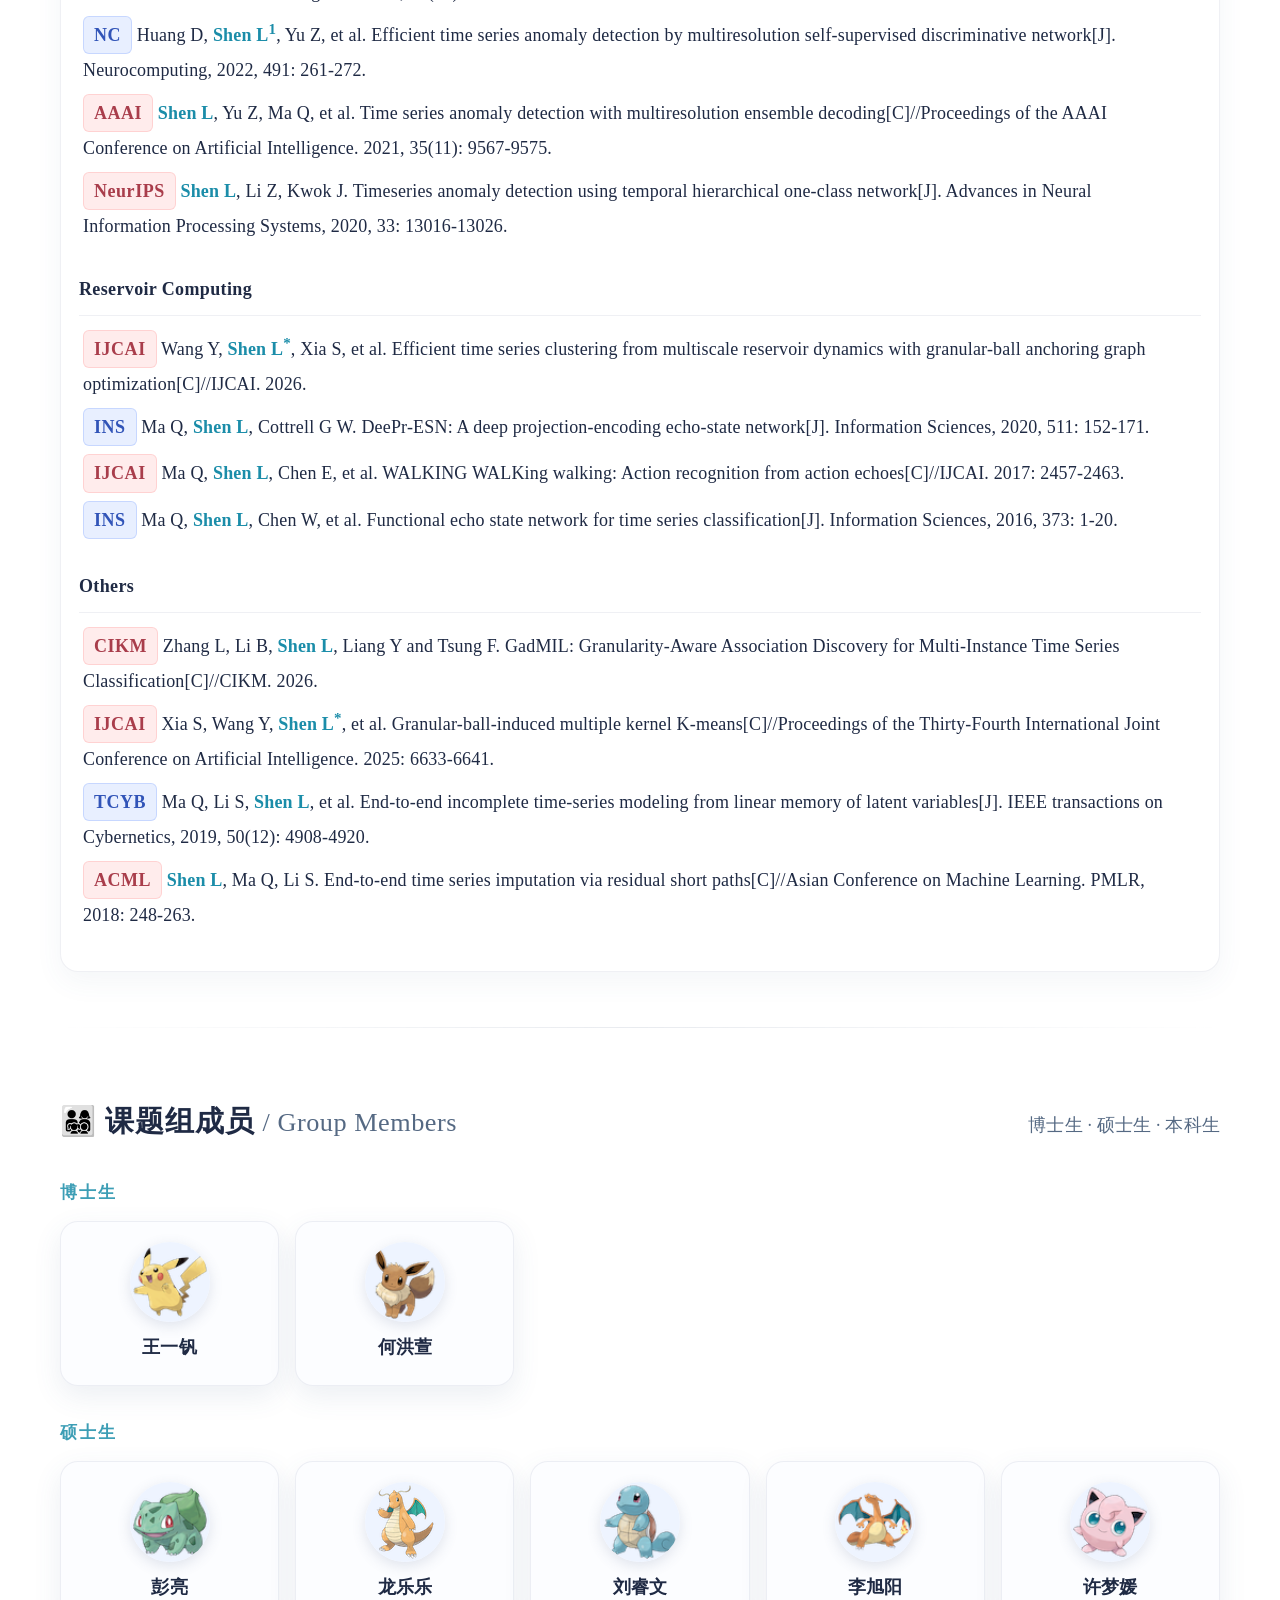
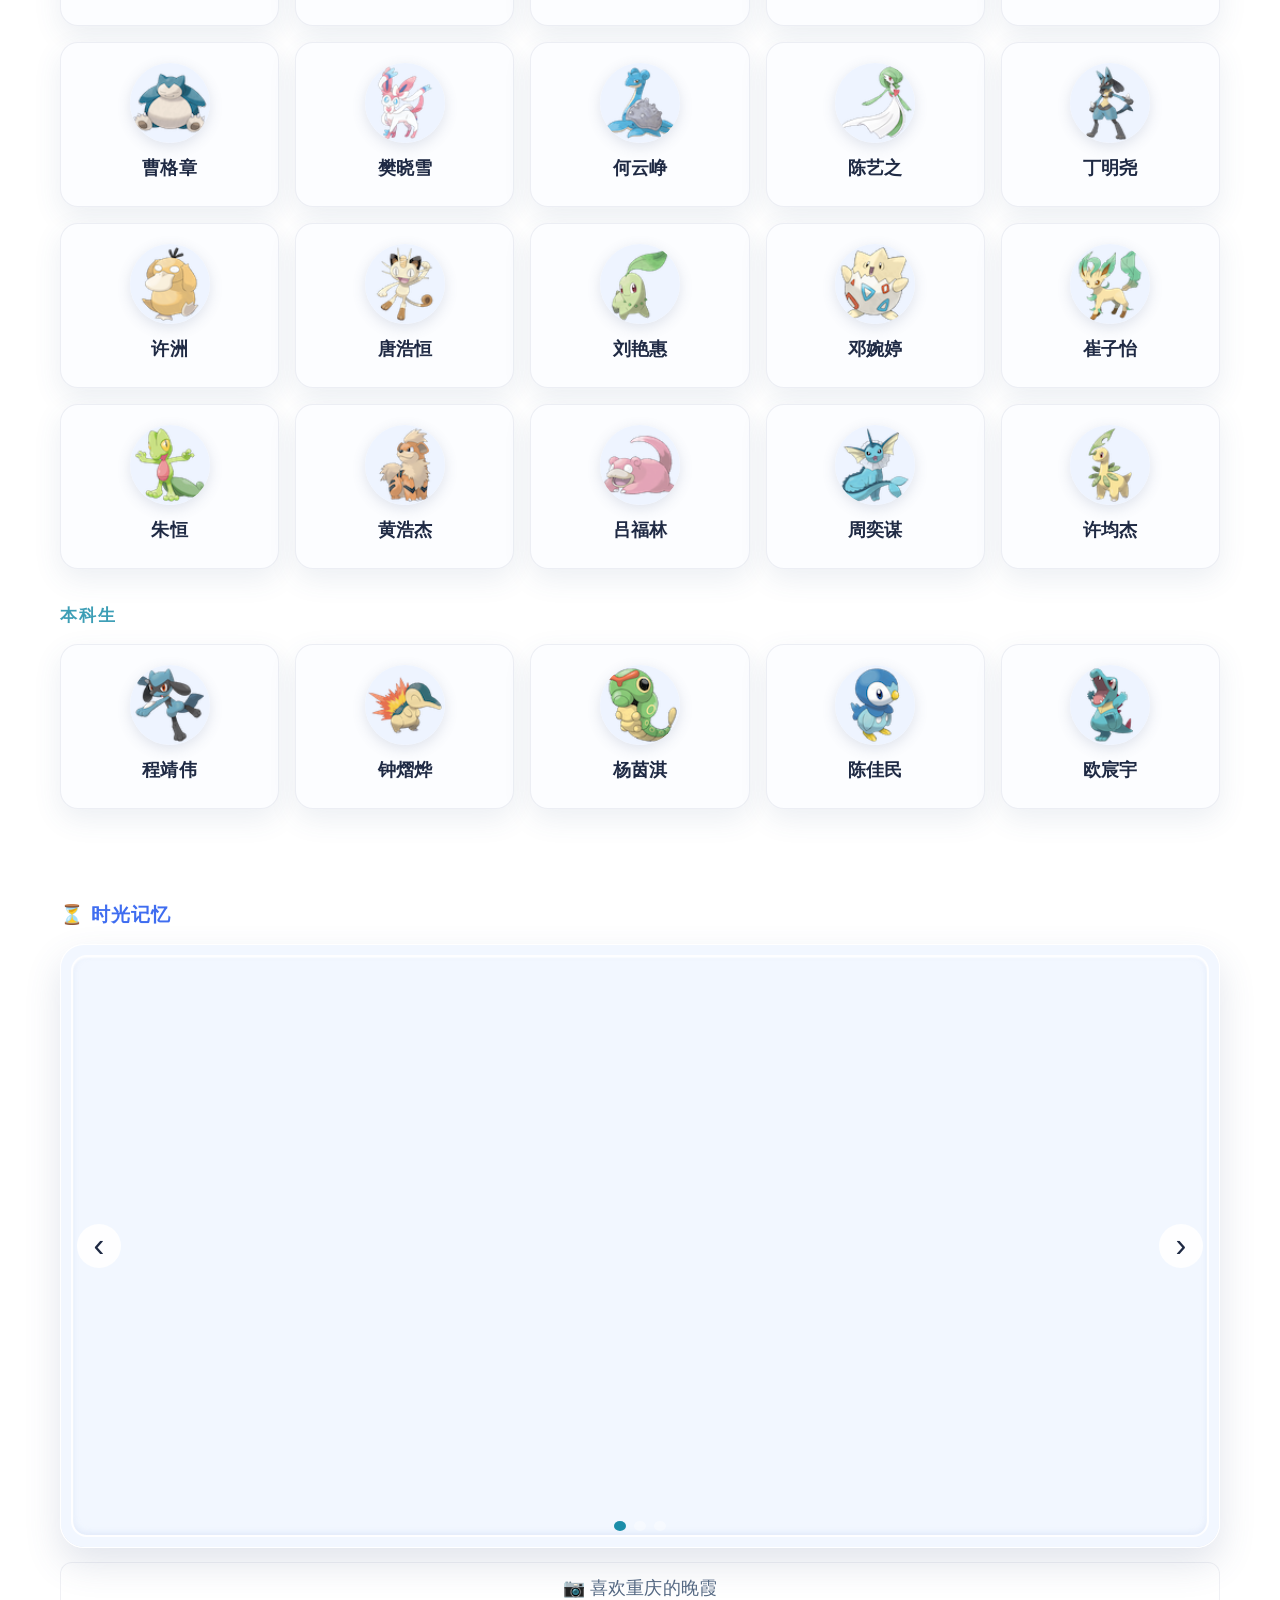
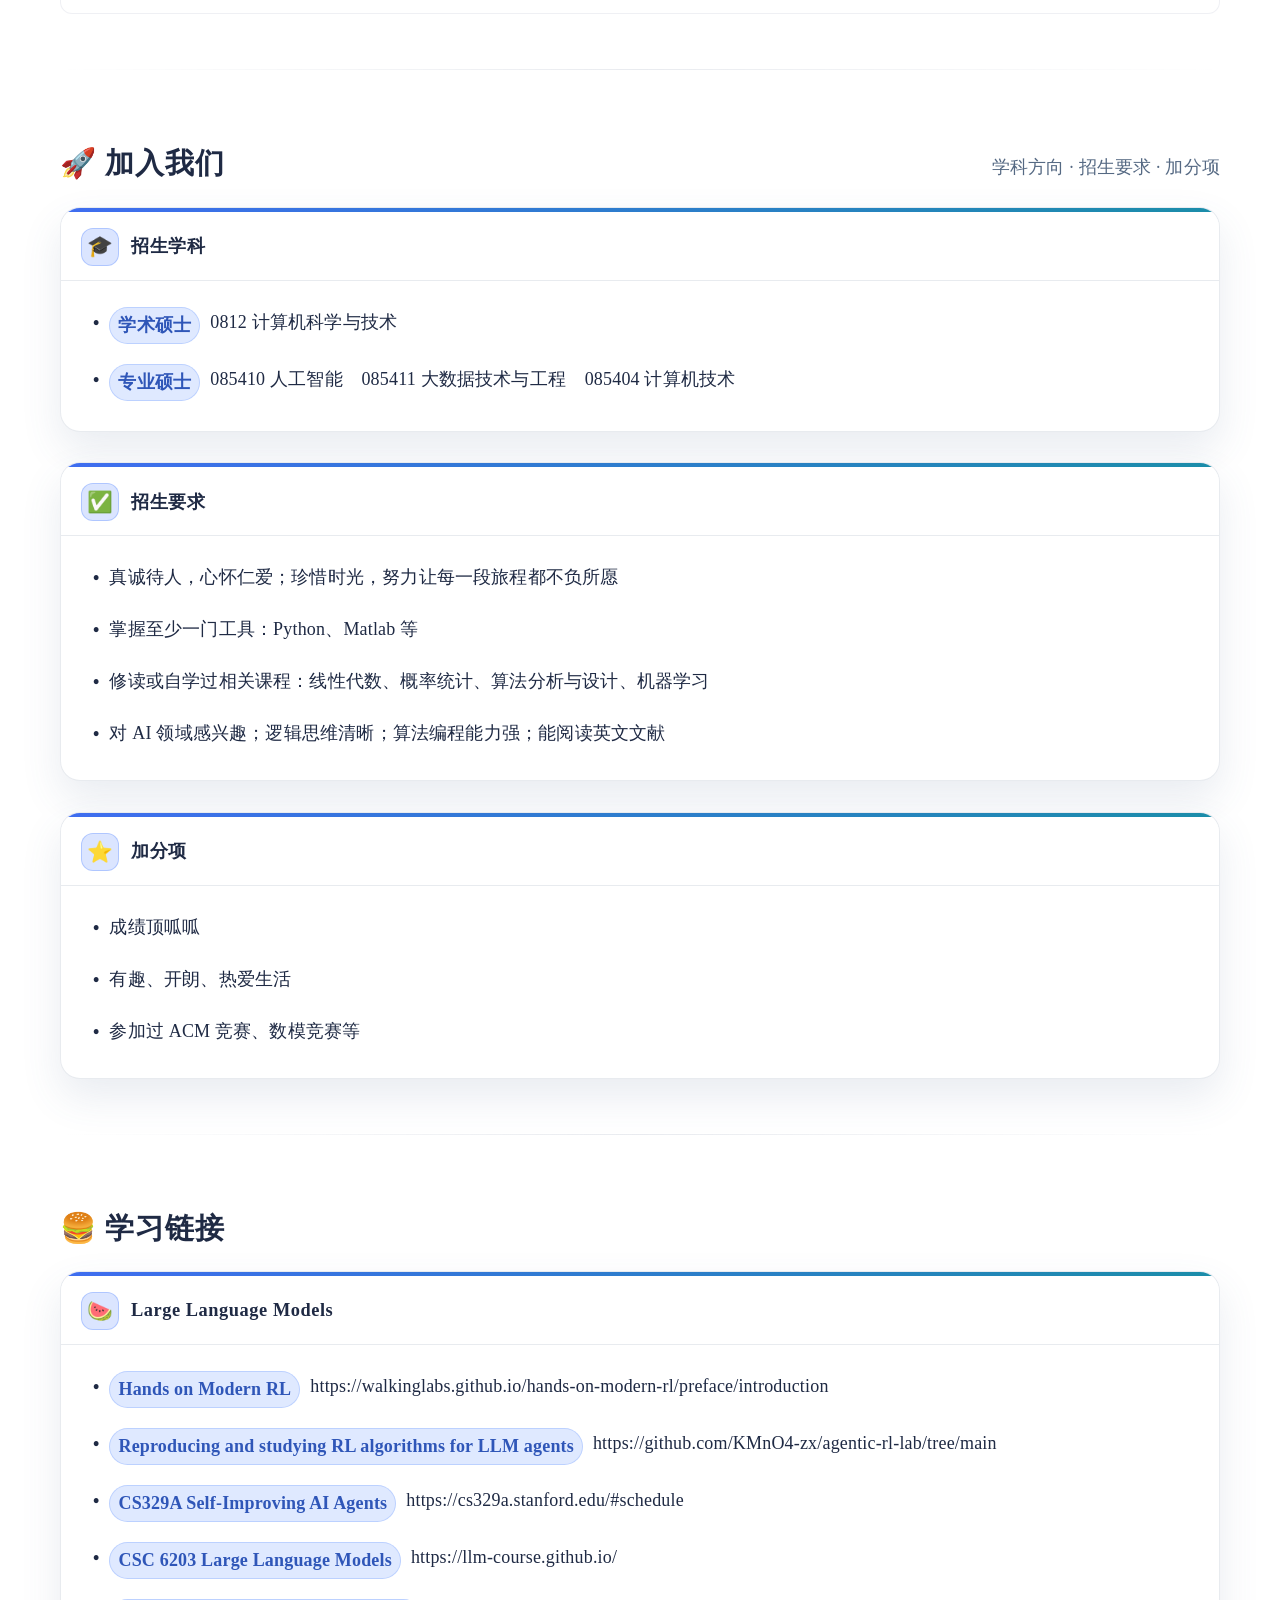
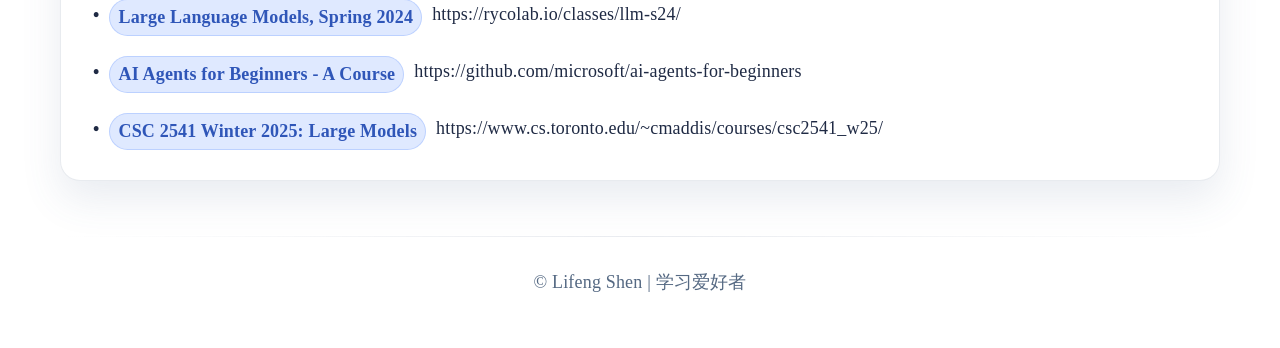
==== commit 46295482: "updated" ====
--- a/index.html
+++ b/index.html
@@ -571,6 +571,9 @@
               <h3>Large Language Models</h3>
             </div>
             <ul class="recruit-list">   
+
+              <li><span class="tag-ms">Hands on Modern RL</span>https://walkinglabs.github.io/hands-on-modern-rl/preface/introduction</li>
+              <li><span class="tag-ms">Reproducing and studying RL algorithms for LLM agents</span>https://github.com/KMnO4-zx/agentic-rl-lab/tree/main</li>
               <li><span class="tag-ms">CS329A Self-Improving AI Agents</span>https://cs329a.stanford.edu/#schedule</li>
               <li><span class="tag-ms">CSC 6203 Large Language Models</span>https://llm-course.github.io/</li>
               <li><span class="tag-ms">Large Language Models, Spring 2024</span>https://rycolab.io/classes/llm-s24/</li>
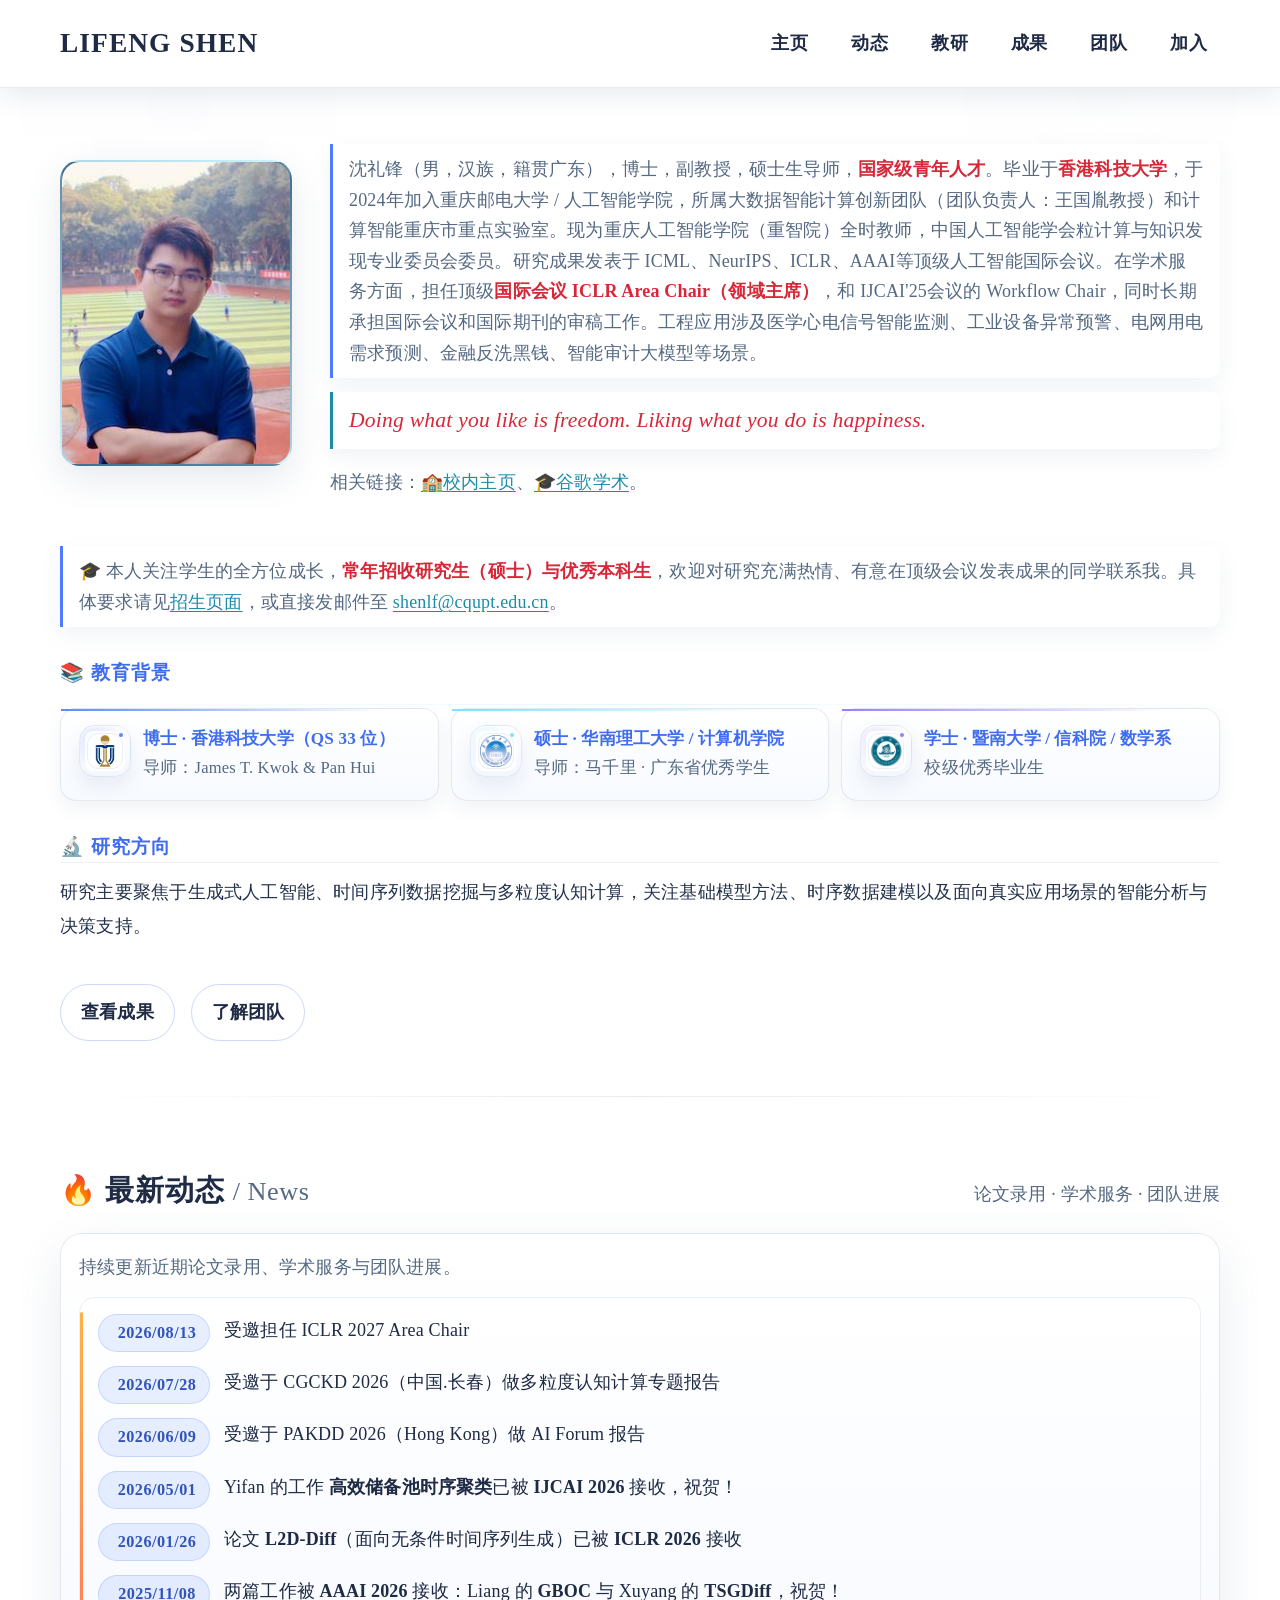
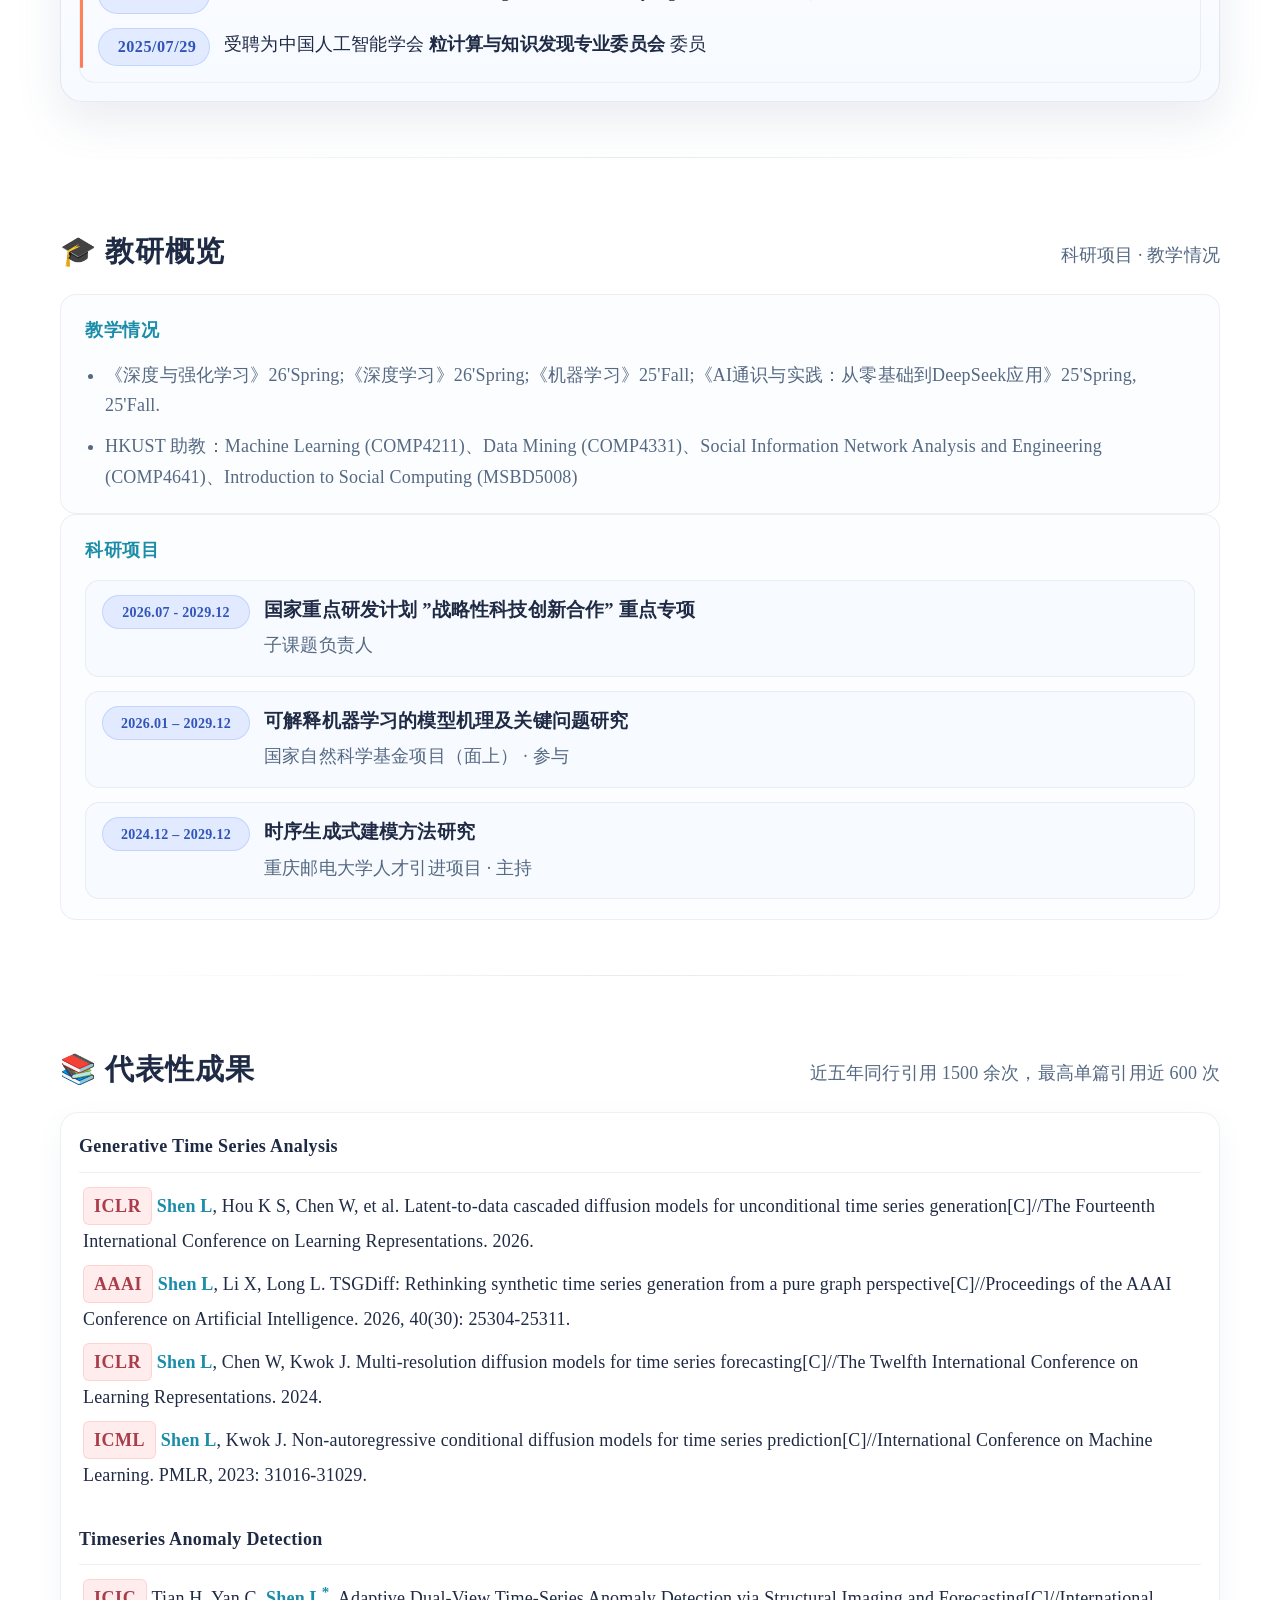
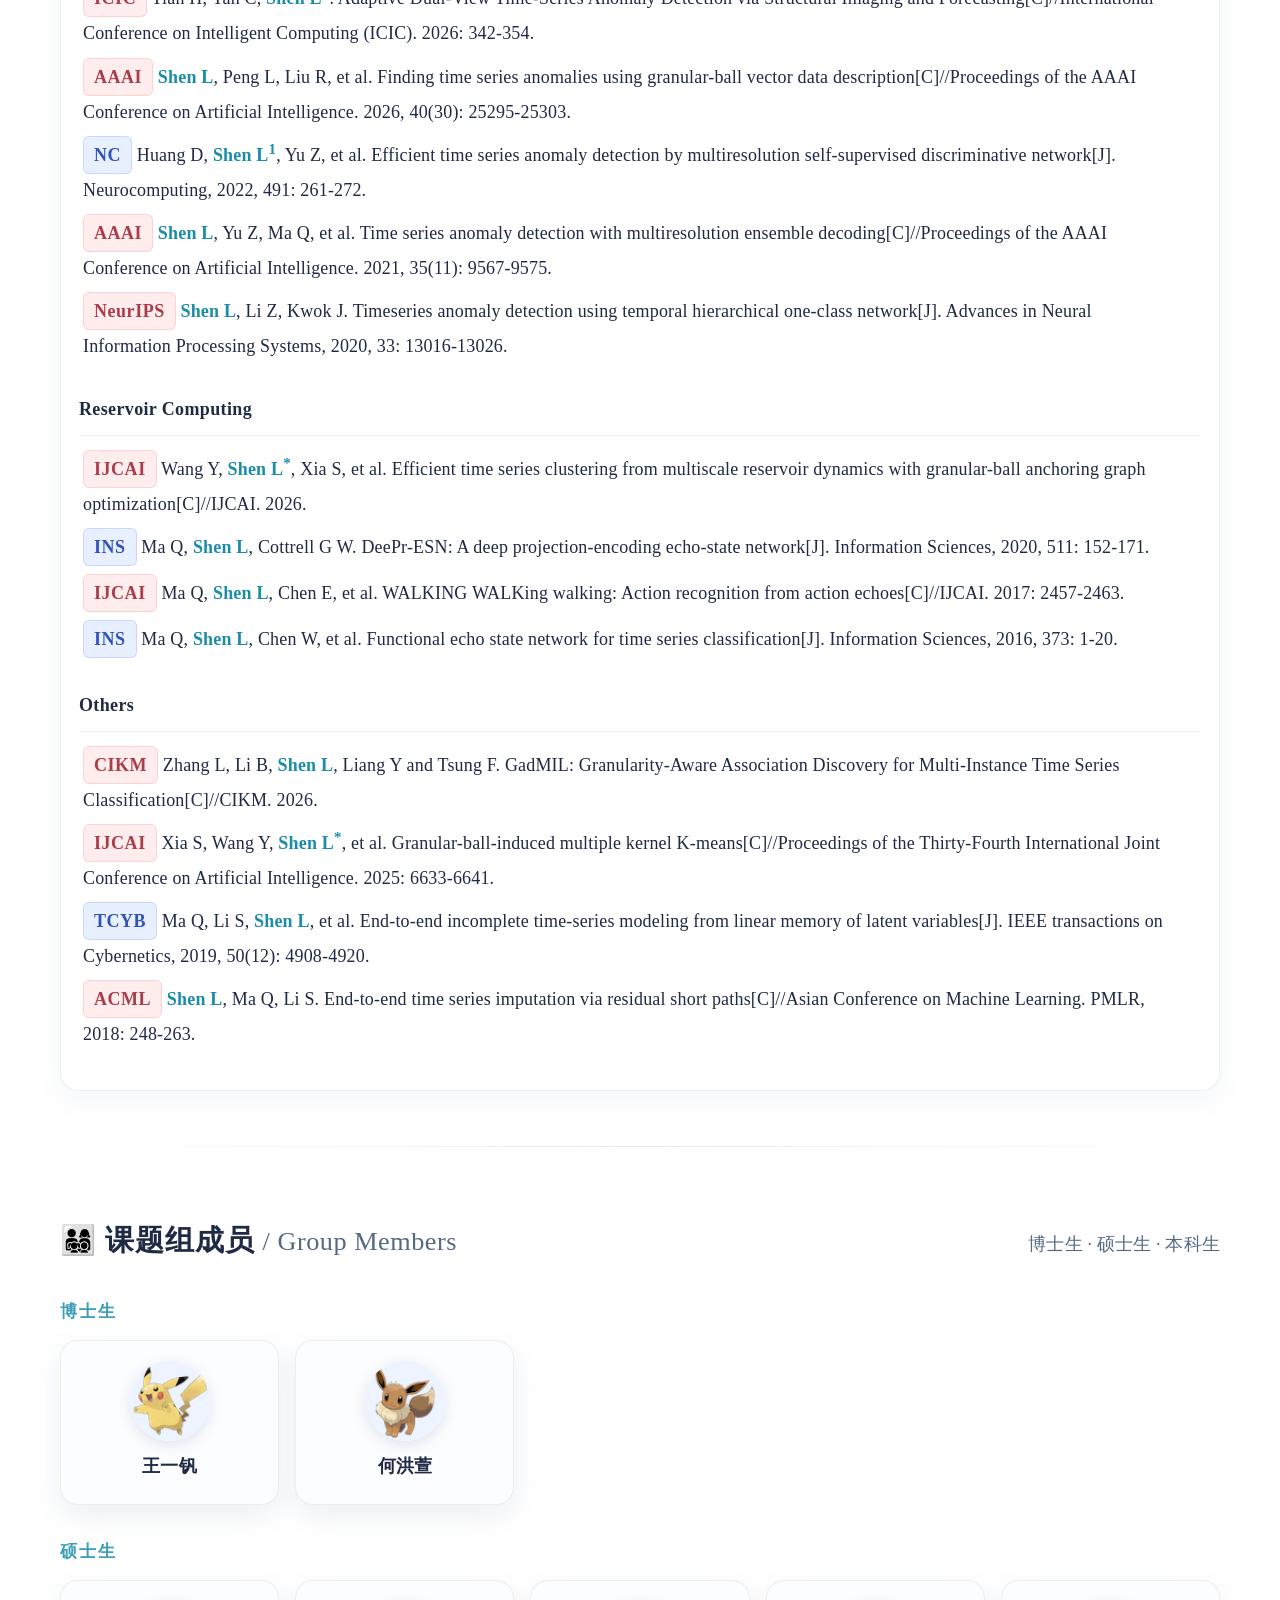
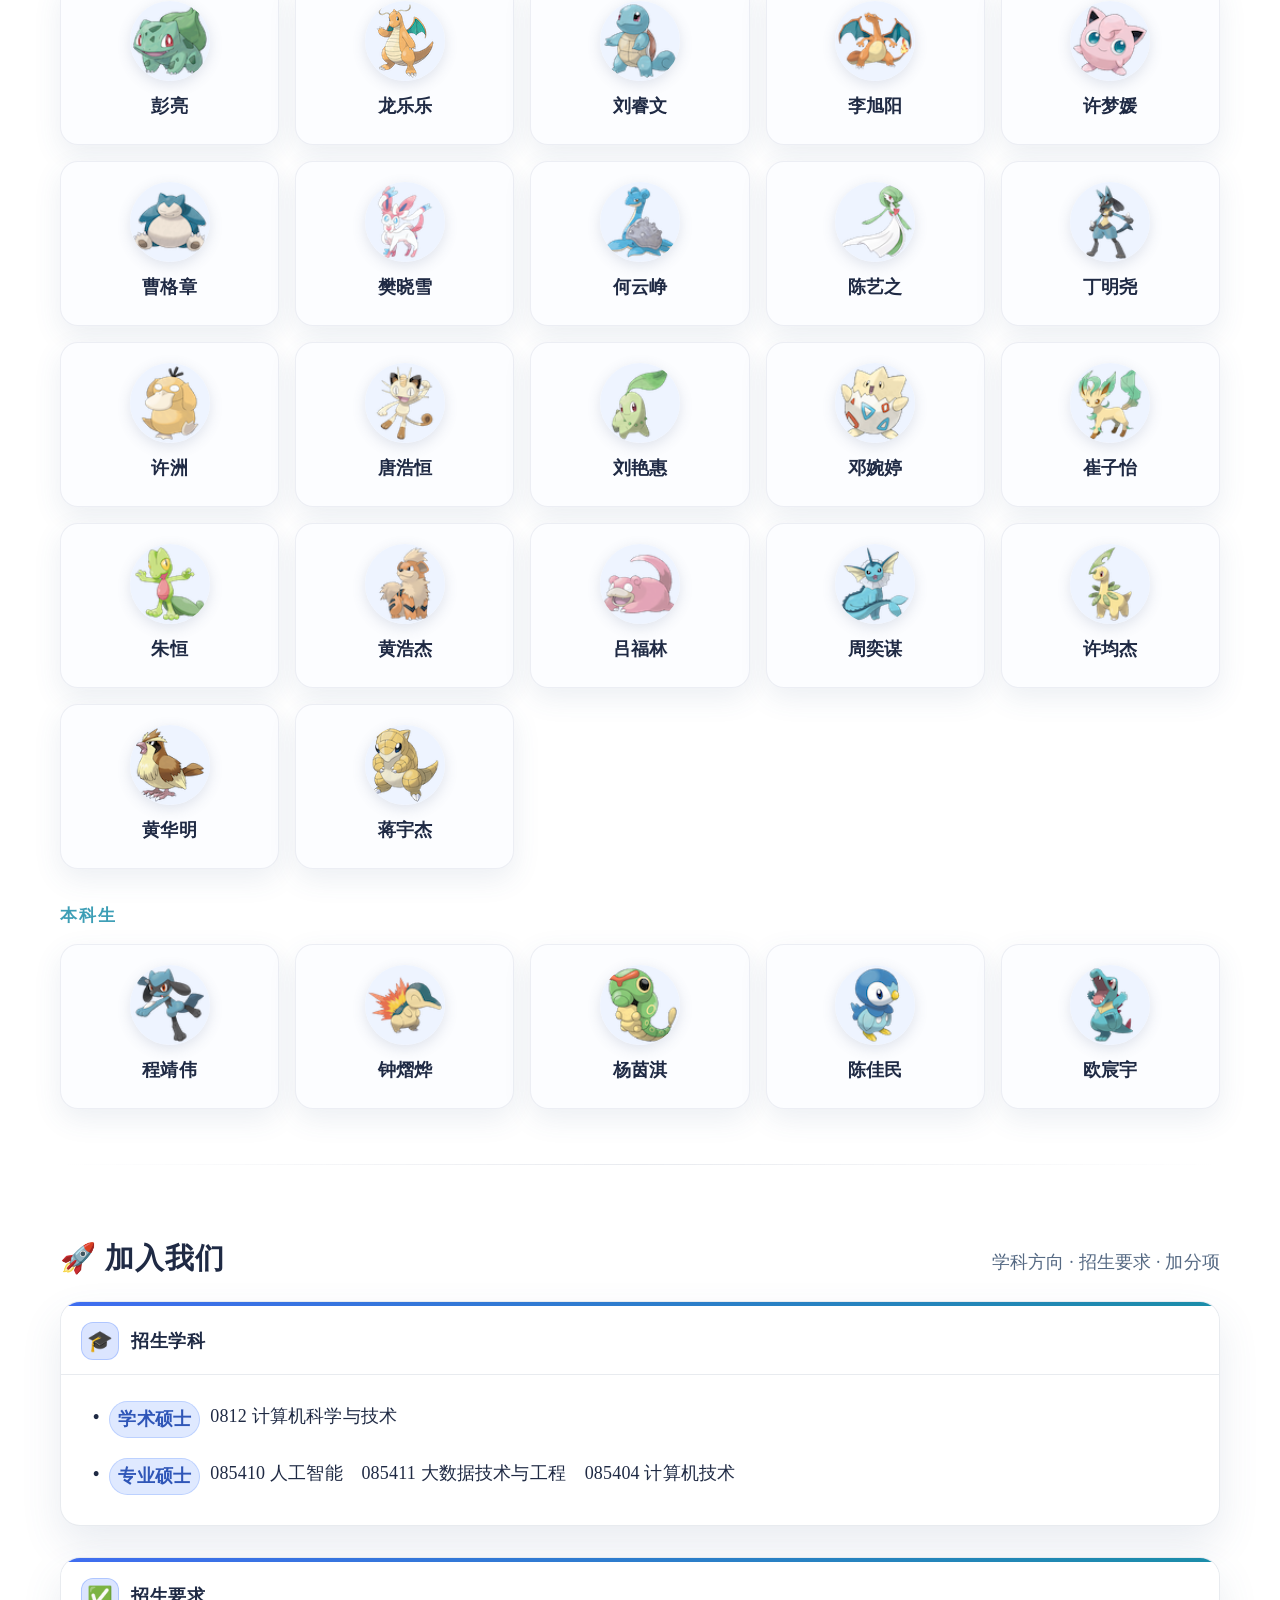
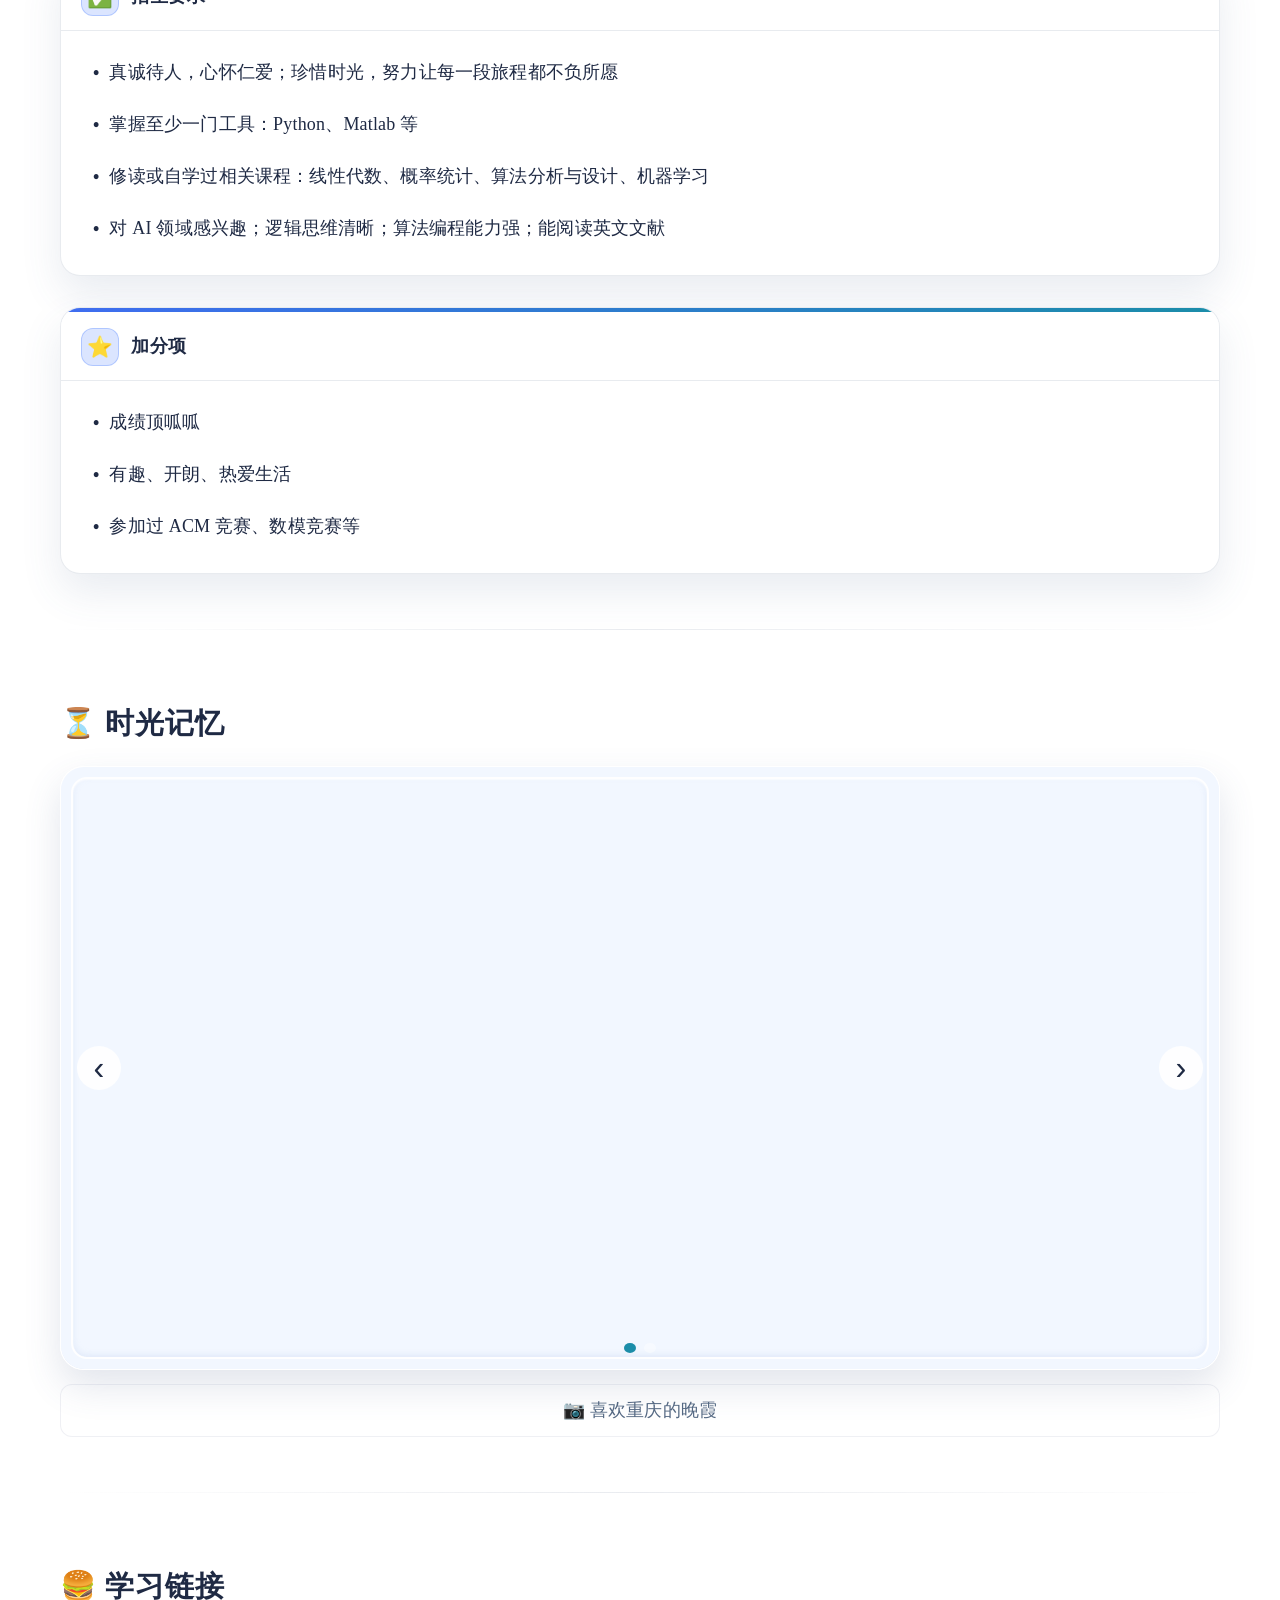
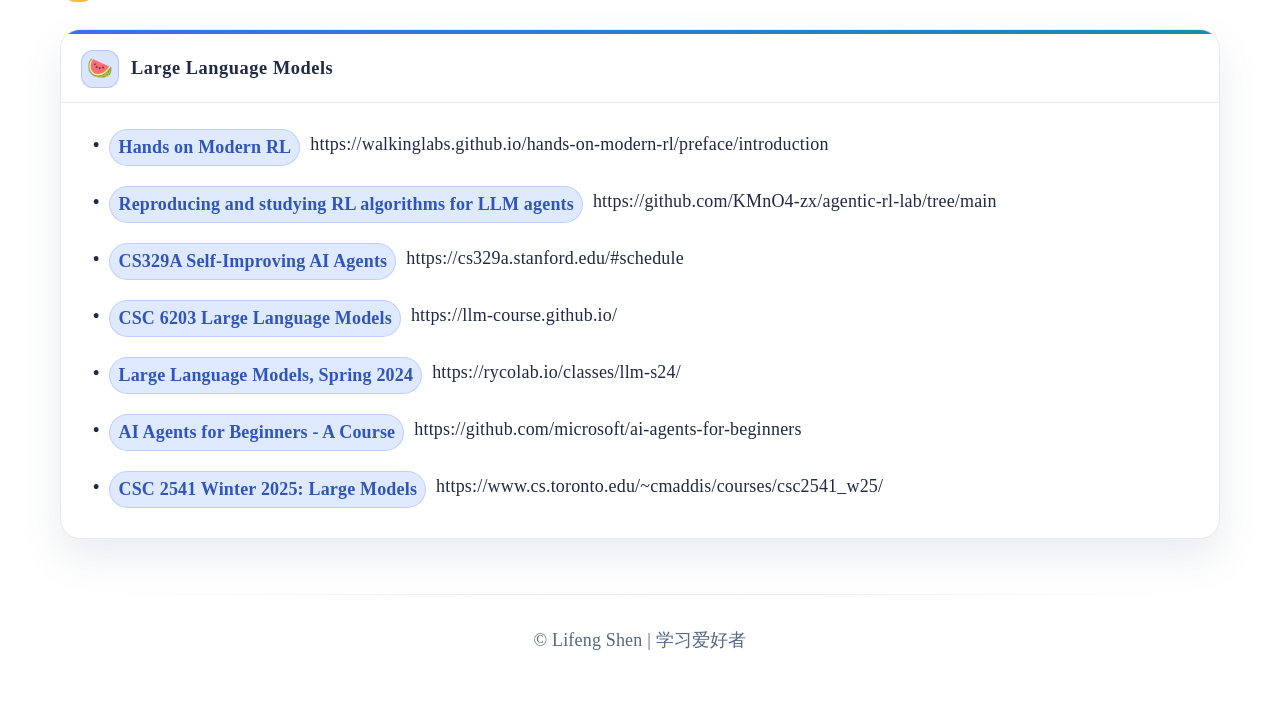
==== commit 018d45ee: "updated" ====
--- a/index.html
+++ b/index.html
@@ -46,12 +46,12 @@
               </button>
             </div> 
           </div> -->
-          <p class="hero-bio">沈礼锋（男，汉族，籍贯广东），博士，副教授，硕士生导师。于2024年11月加入重庆邮电大学 / 人工智能学院，所属大数据智能计算创新团队（团队负责人：王国胤教授）和计算智能重庆市重点实验室。中国人工智能学会粒计算与知识发现专业委员会委员。研究成果发表于 ICML、NeurIPS、ICLR、AAAI等顶级人工智能国际会议。在学术服务方面，担任顶级国际会议 ICLR Area Chair，和 IJCAI'25会议的 Workflow Chair，同时长期承担国际会议和国际期刊的审稿工作。工程应用涉及医学心电信号智能监测、工业设备异常预警、电网用电需求预测、金融反洗黑钱、智能审计大模型等场景。</p>
+          <p class="recruit-callout">沈礼锋（男，汉族，籍贯广东），博士，副教授，硕士生导师，<strong>国家级青年人才</strong>。毕业于<strong>香港科技大学</strong>，于2024年加入重庆邮电大学 / 人工智能学院，所属大数据智能计算创新团队（团队负责人：王国胤教授）和计算智能重庆市重点实验室。现为重庆人工智能学院（重智院）全时教师，中国人工智能学会粒计算与知识发现专业委员会委员。研究成果发表于 ICML、NeurIPS、ICLR、AAAI等顶级人工智能国际会议。在学术服务方面，担任顶级<strong>国际会议 ICLR Area Chair（领域主席）</strong>，和 IJCAI'25会议的 Workflow Chair，同时长期承担国际会议和国际期刊的审稿工作。工程应用涉及医学心电信号智能监测、工业设备异常预警、电网用电需求预测、金融反洗黑钱、智能审计大模型等场景。</p>
           <blockquote class="hero-quote">Doing what you like is freedom. Liking what you do is happiness.</blockquote>
           <p>相关链接：<a href="https://faculty.cqupt.edu.cn/shenlifeng/zh_CN/index.htm" target="_blank" rel="noopener" class="inline-link">🏫校内主页</a>、<a href="https://scholar.google.com.hk/citations?user=MW_qCGoAAAAJ&hl=zh-CN" target="_blank" rel="noopener" class="inline-link">🎓谷歌学术</a>。</p>
         </div>
         <div class="hero-bottom">
-          <p class="recruit-callout">🎓 <strong>常年招收研究生（硕士）与优秀本科生</strong>，欢迎对研究充满热情、有意在顶级会议发表成果的同学联系我。具体要求请见<a href="#recruit" class="inline-link">招生页面</a>，或直接发邮件至 <a href="mailto:shenlifeng@cqupt.edu.cn" class="inline-link">shenlf@cqupt.edu.cn</a>。</p>
+          <p class="recruit-callout">🎓 本人关注学生的全方位成长，<strong>常年招收研究生（硕士）与优秀本科生</strong>，欢迎对研究充满热情、有意在顶级会议发表成果的同学联系我。具体要求请见<a href="#recruit" class="inline-link">招生页面</a>，或直接发邮件至 <a href="mailto:shenlifeng@cqupt.edu.cn" class="inline-link">shenlf@cqupt.edu.cn</a>。</p>
         </div>
         <p class="section-sublabel">📚 教育背景</p>
         <div class="edu-inline">
@@ -148,8 +148,15 @@
         </div>
         <div class="overview-grid">
           <div class="overview-col">
-            <h3 class="overview-col-title">科研项目</h3>
+            <h3 class="overview-col-title">科研项目</h3>  
             <div class="project-list">
+              <article class="project-item">
+                <div class="project-period">2026.07 - 2029.12</div>
+                <div class="project-body">
+                  <h4>国家重点研发计划 ”战略性科技创新合作” 重点专项</h4>
+                  <p>子课题负责人</p>
+                </div>
+              </article>
               <article class="project-item">
                 <div class="project-period">2026.01 – 2029.12</div>
                 <div class="project-body">
@@ -447,6 +454,20 @@
               <!-- <p class="member-fun">一步一个脚印，把热爱变成成果 🌱</p> -->
             </div>
           </article>
+          <article class="member-card">
+            <div class="member-avatar" style="--ac:#57cc99; --pokemon-img:url('PokeImagesLight/16.png')"></div>
+            <div class="member-info">
+              <h4>黄华明</h4>
+              <!-- <p class="member-fun">一步一个脚印，把热爱变成成果 🌱</p> -->
+            </div>
+          </article>
+          <article class="member-card">
+            <div class="member-avatar" style="--ac:#57cc99; --pokemon-img:url('PokeImagesLight/27.png')"></div>
+            <div class="member-info">
+              <h4>蒋宇杰</h4>
+              <!-- <p class="member-fun">一步一个脚印，把热爱变成成果 🌱</p> -->
+            </div>
+          </article>
         </div>
 
         <h3 class="group-label">本科生</h3>
@@ -488,20 +509,7 @@
           </article>
         </div>
 
-        <p class="section-sublabel" style="margin-top:90px;">
-        ⏳ 时光记忆</p>
-        <div class="carousel gallery-carousel" aria-label="团队相册" data-caption-target="team-gallery-detail" style="margin-top:14px">
-          <div class="carousel-track">
-            <!-- <div class="slide" data-caption="📷 暮色温柔，笑意与晚风一起留在了这一刻。" style="--img:url('https://images.unsplash.com/photo-1581252584837-95f73fd23574?w=1200&q=80&auto=format&fit=crop')"></div> -->
-            <div class="slide" data-caption="📷 喜欢重庆的晚霞" style="--img:url('images/002.jpg')"></div>
-            <div class="slide" data-caption="📷 每次看夕阳都觉得明天很有希望" style="--img:url('images/003.jpg')"></div>
-            <div class="slide" data-caption="📷 这是港科大的海边" style="--img:url('images/me3.jpg')"></div>
-          </div>
-          <button class="carousel-btn prev" aria-label="上一张">‹</button>
-          <button class="carousel-btn next" aria-label="下一张">›</button>
-          <div class="carousel-dots" aria-hidden="true"></div>
-        </div>
-        <p id="team-gallery-detail" class="gallery-detail">📷 暮色温柔，笑意与晚风一起留在了这一刻。</p>
+        
       </section>
 
       <section id="recruit" class="section content">
@@ -554,8 +562,26 @@
             </ul>
           </article>
         </div>
-
-        
+      </section>
+
+      <section id="recruit" class="section content">
+        <div class="section-header">
+          <h2>⏳ 时光记忆</h2>
+          <!-- <p>学科方向 · 招生要求 · 加分项</p> -->
+        </div>
+        <div class="carousel gallery-carousel" aria-label="团队相册" data-caption-target="team-gallery-detail" style="margin-top:14px">
+          <div class="carousel-track">
+            <!-- <div class="slide" data-caption="📷 暮色温柔，笑意与晚风一起留在了这一刻。" style="--img:url('https://images.unsplash.com/photo-1581252584837-95f73fd23574?w=1200&q=80&auto=format&fit=crop')"></div> -->
+            <div class="slide" data-caption="📷 喜欢重庆的晚霞" style="--img:url('images/002.jpg')"></div>
+            <div class="slide" data-caption="📷 每次看夕阳都觉得明天很有希望" style="--img:url('images/003.jpg')"></div>
+            <!-- <div class="slide" data-caption="📷 这是港科大的海边" style="--img:url('images/me3.jpg')"></div> -->
+          </div>
+          <button class="carousel-btn prev" aria-label="上一张">‹</button>
+          <button class="carousel-btn next" aria-label="下一张">›</button>
+          <div class="carousel-dots" aria-hidden="true"></div>
+        </div>
+        <p id="team-gallery-detail" class="gallery-detail">📷 暮色温柔，笑意与晚风一起留在了这一刻。</p>
+
       </section>
 
       <section id="recruit" class="section content">
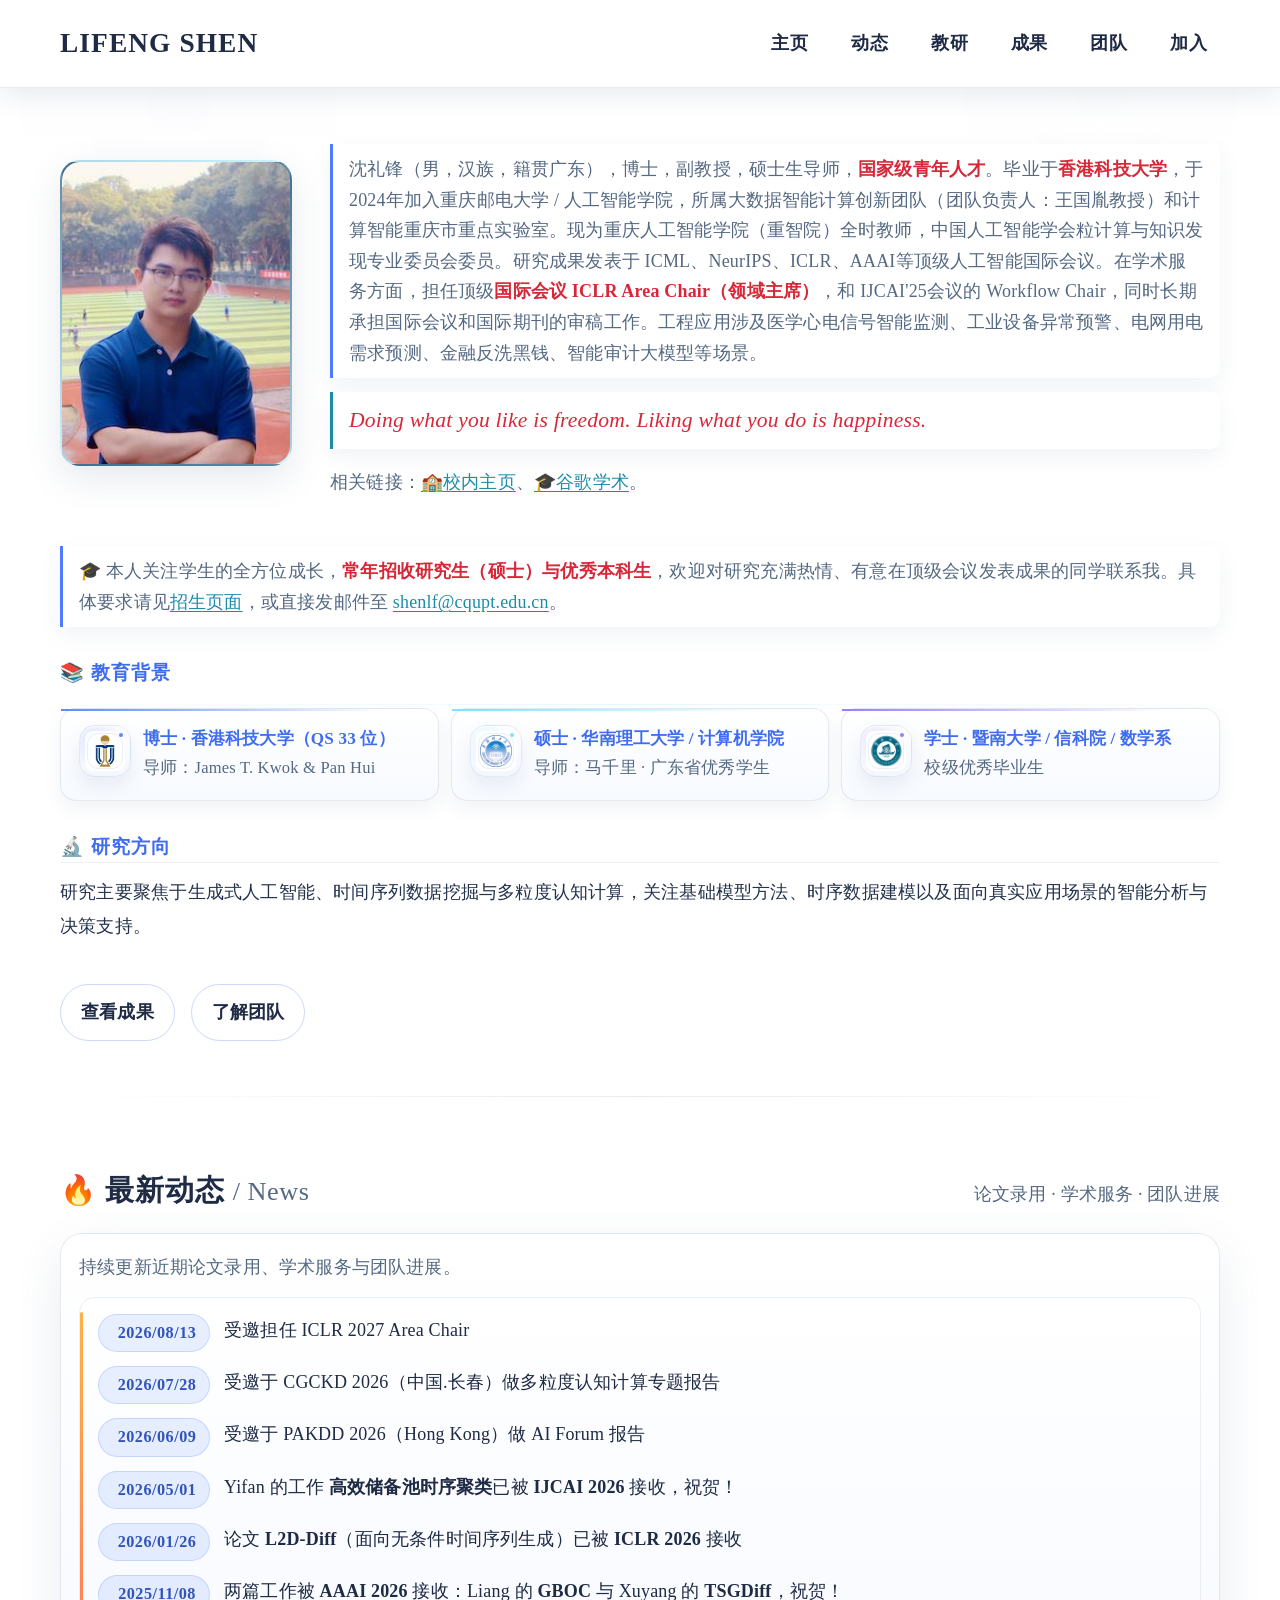
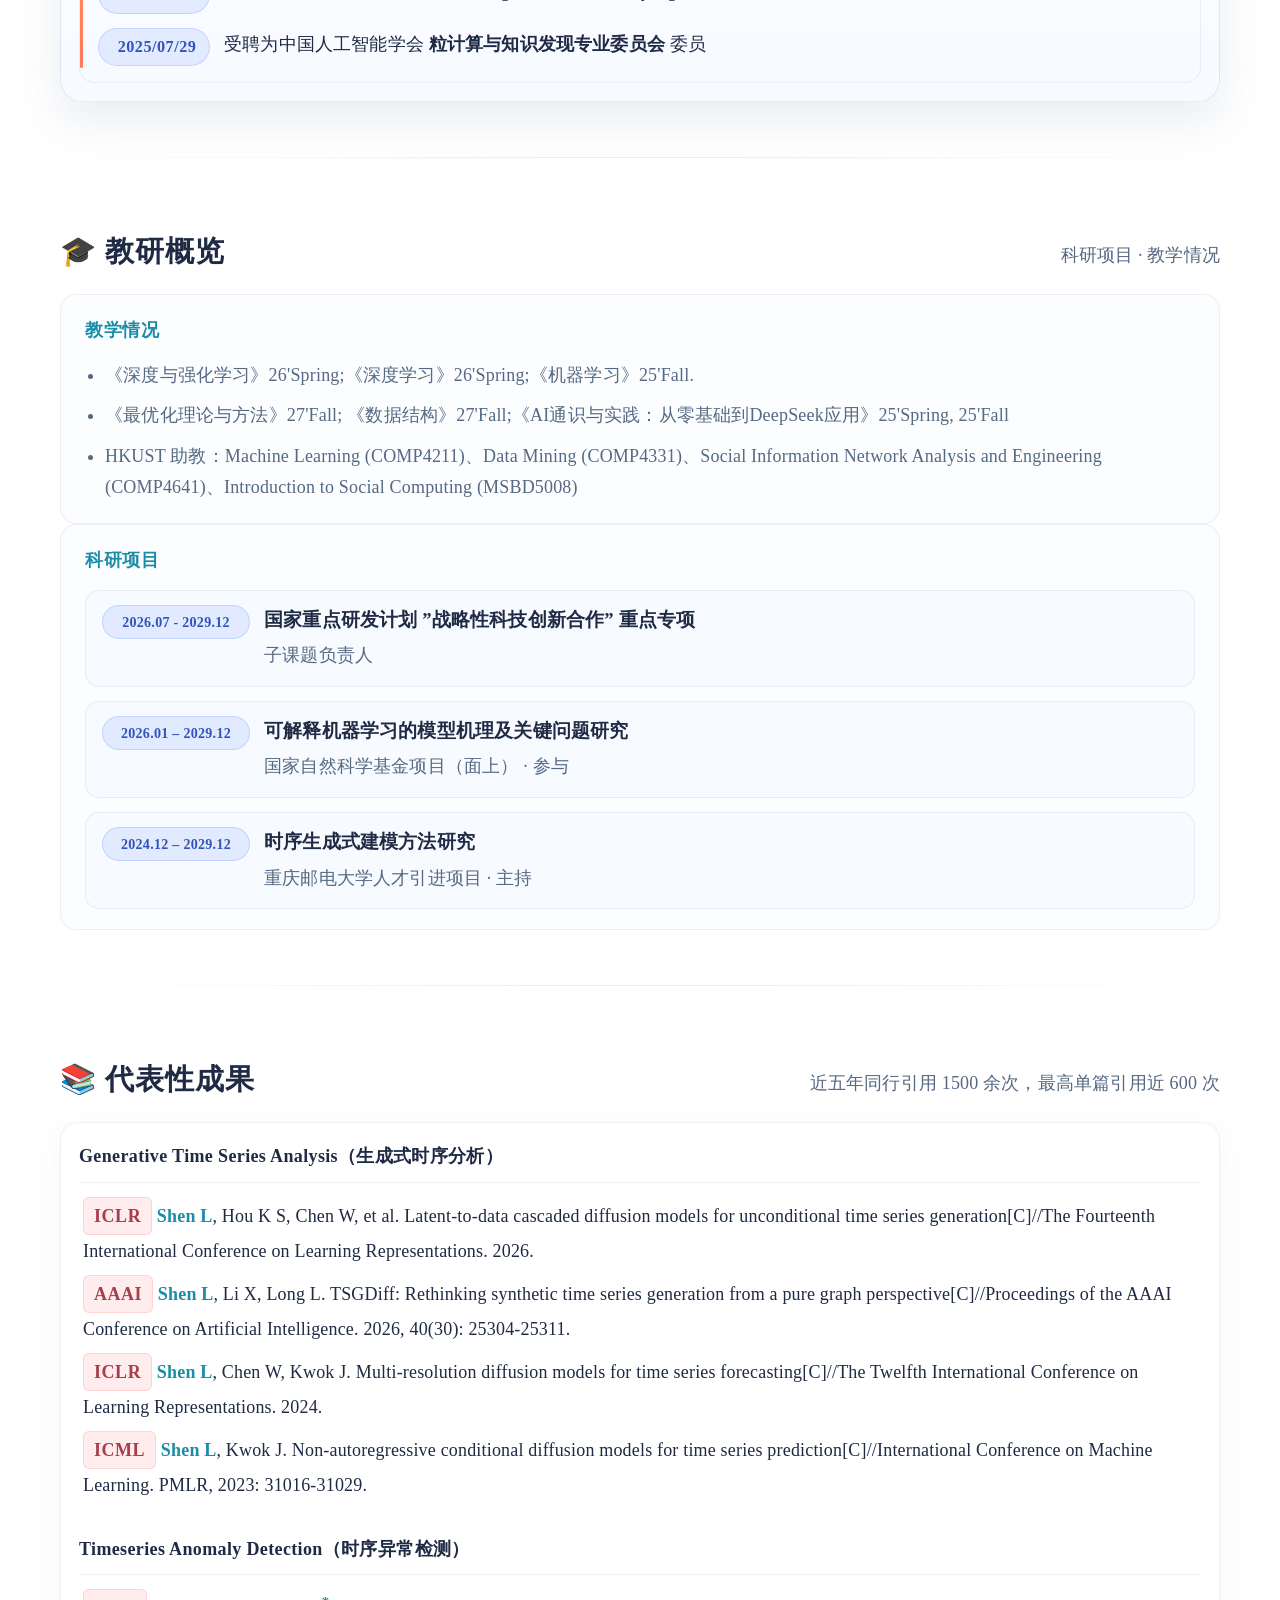
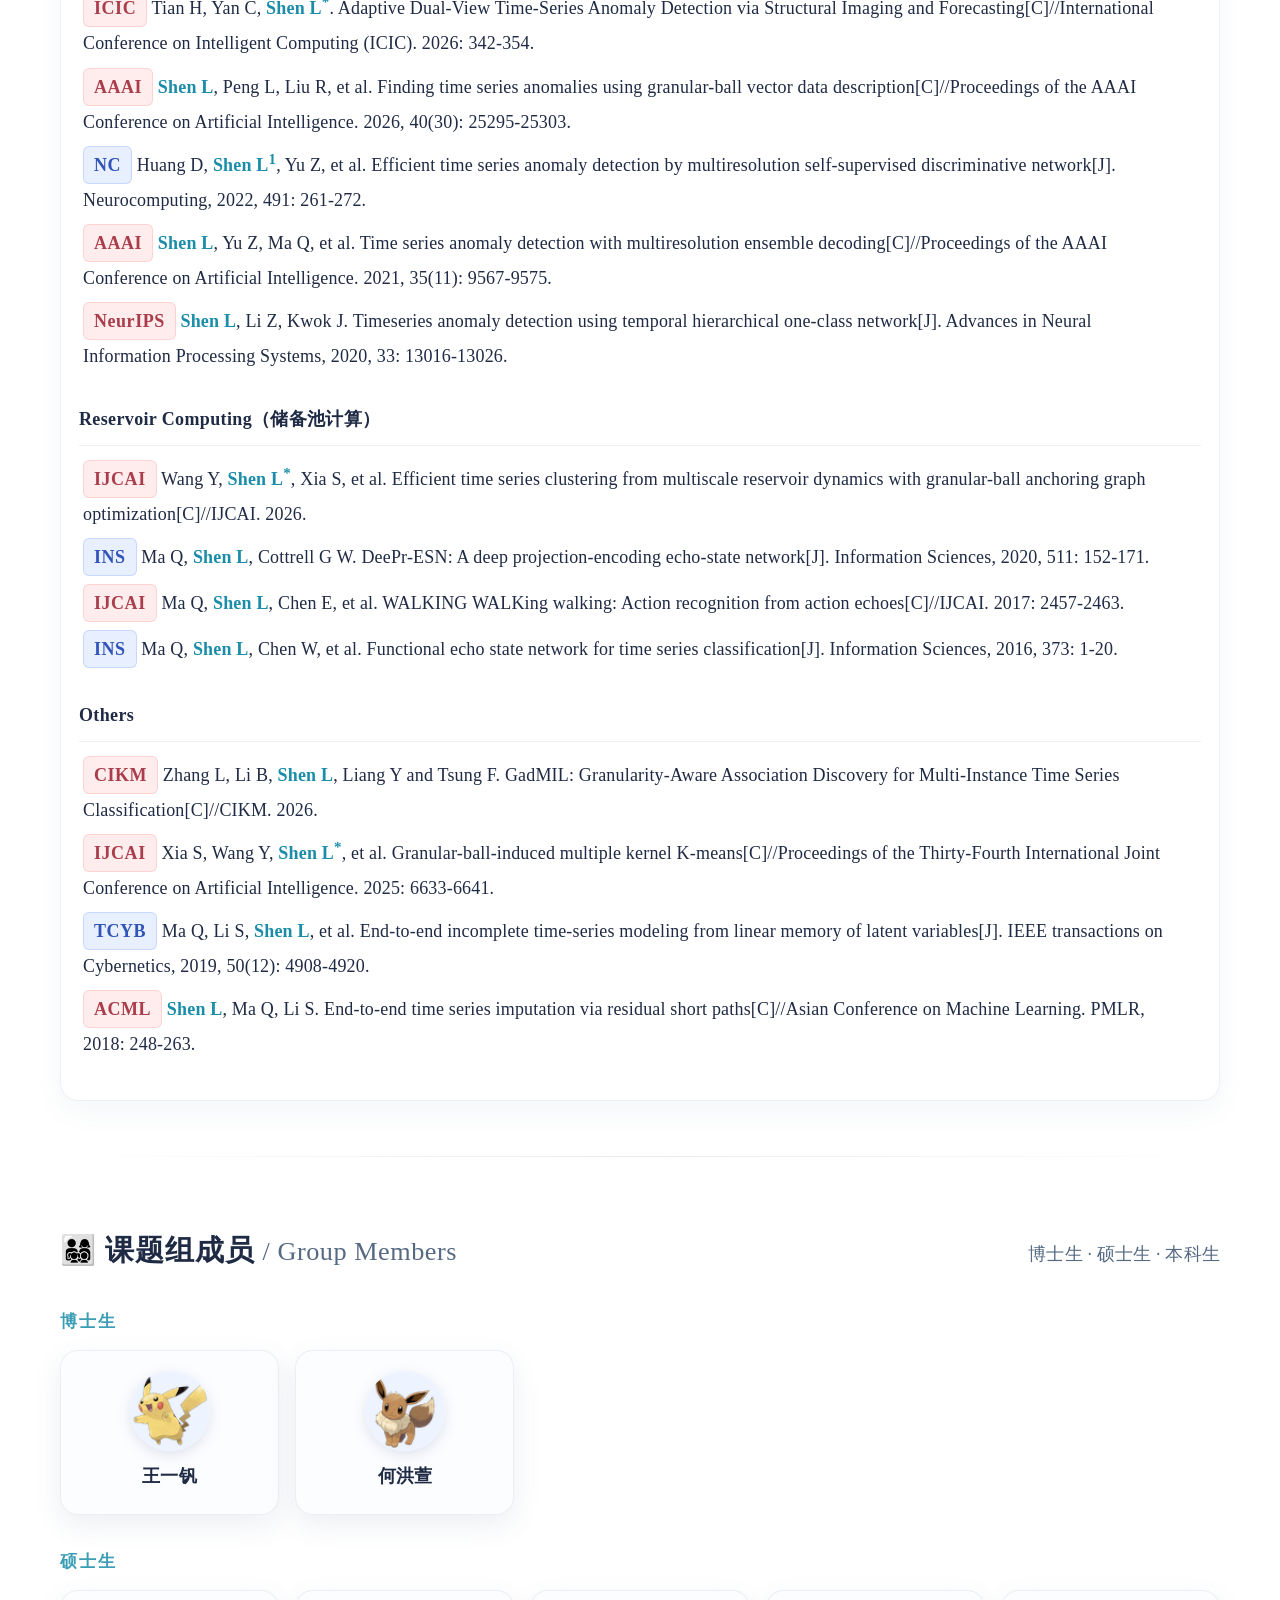
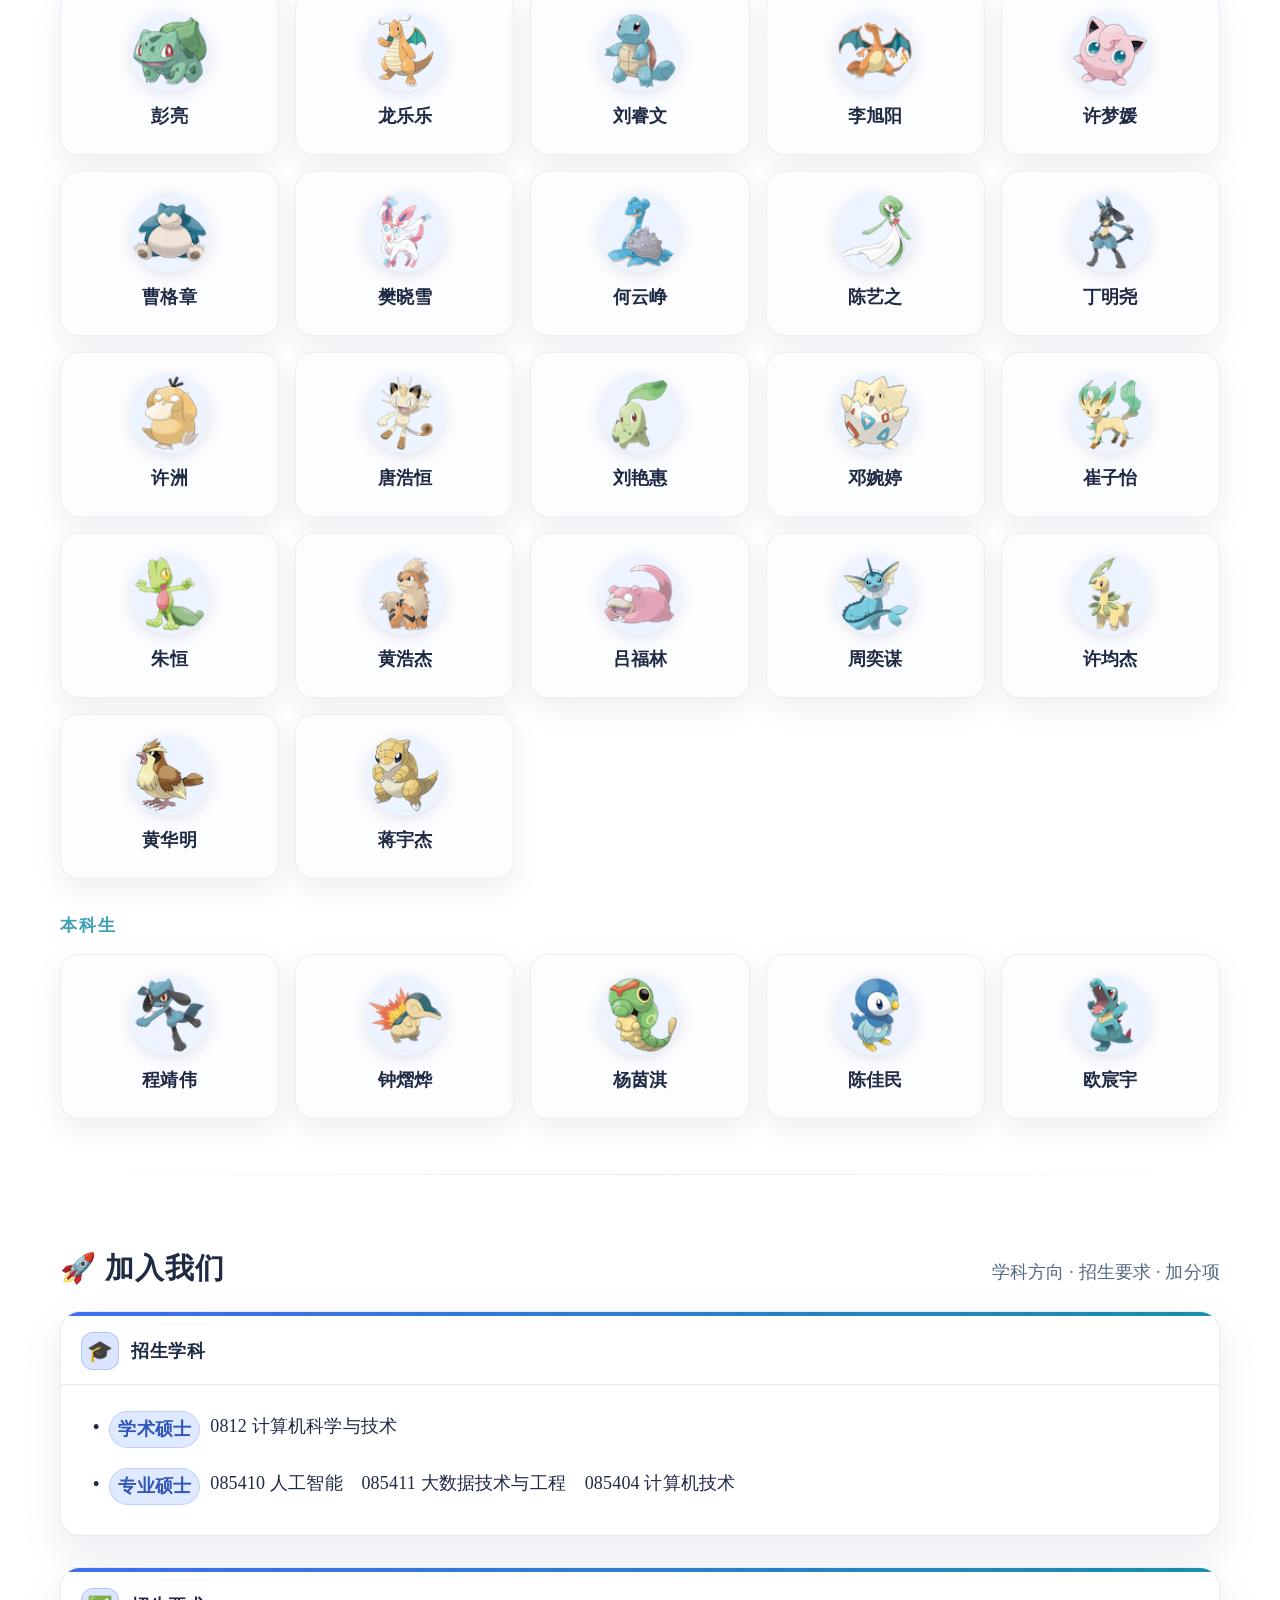
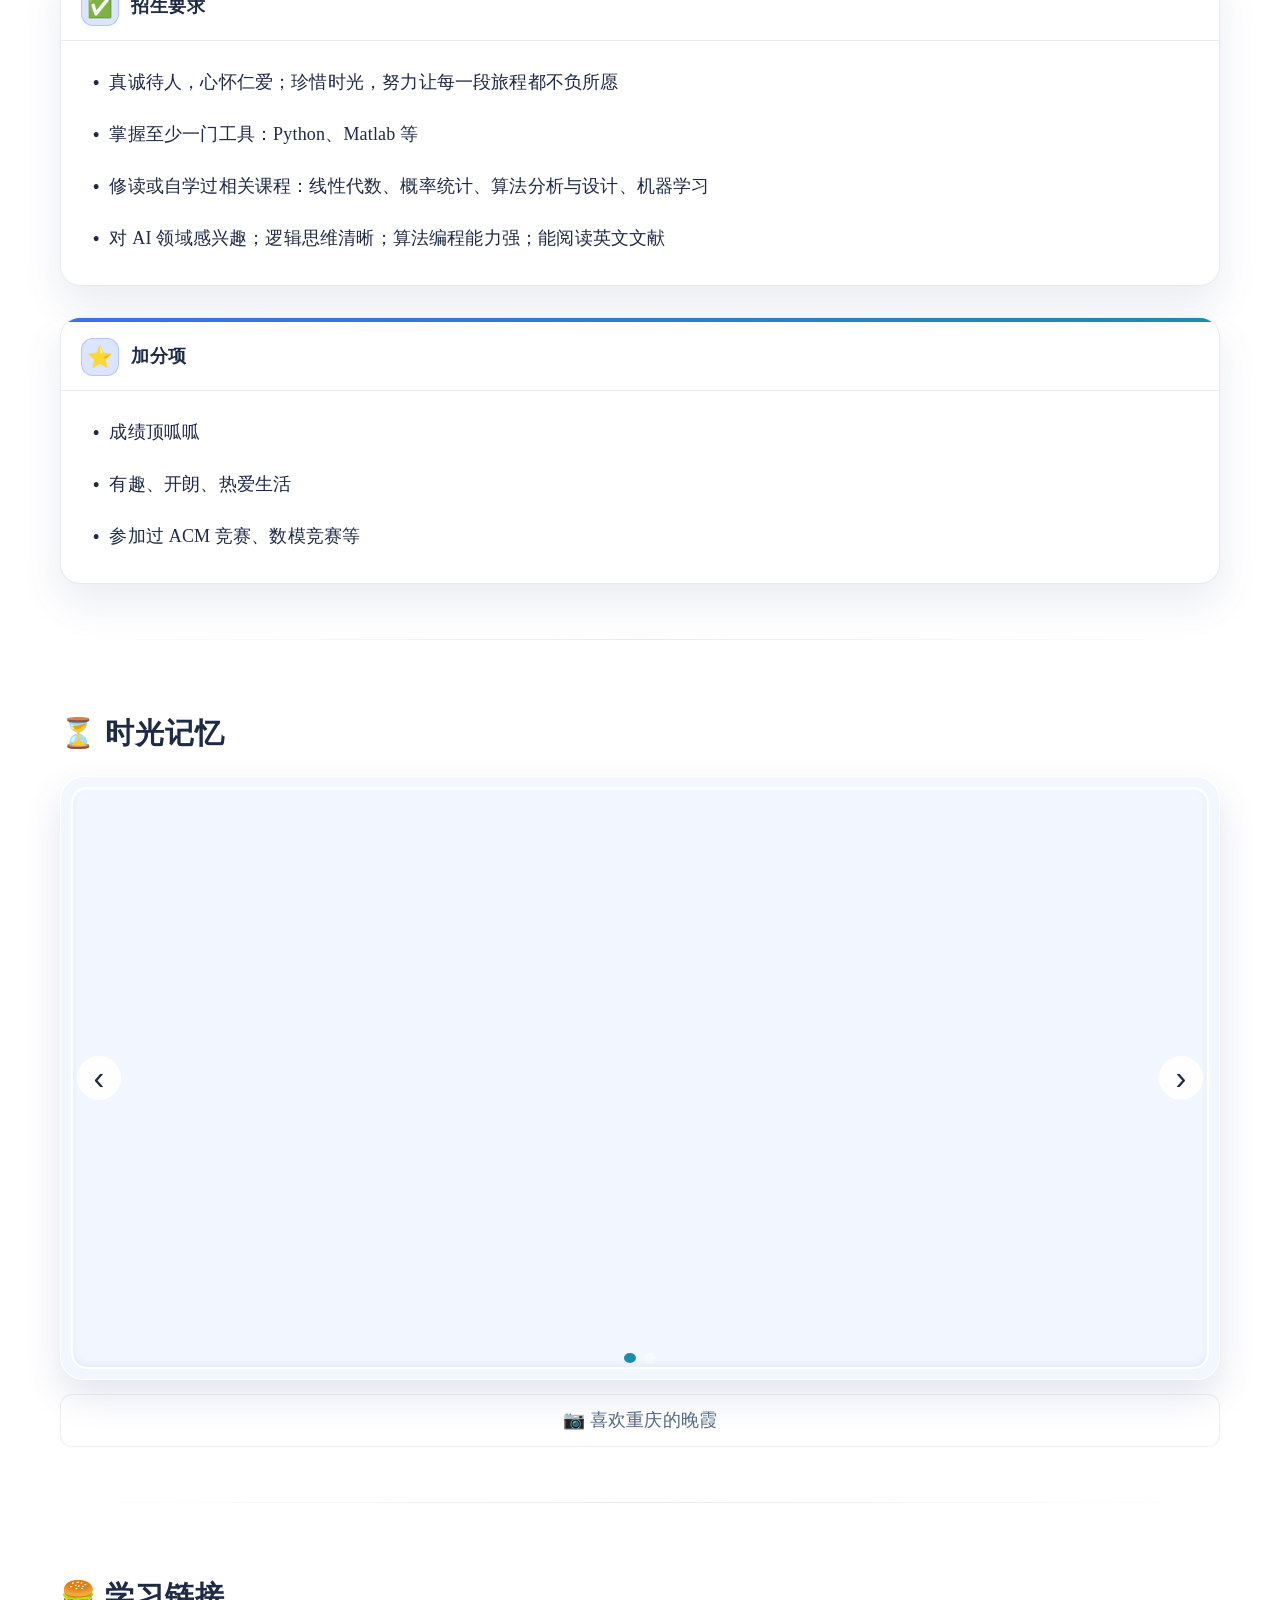
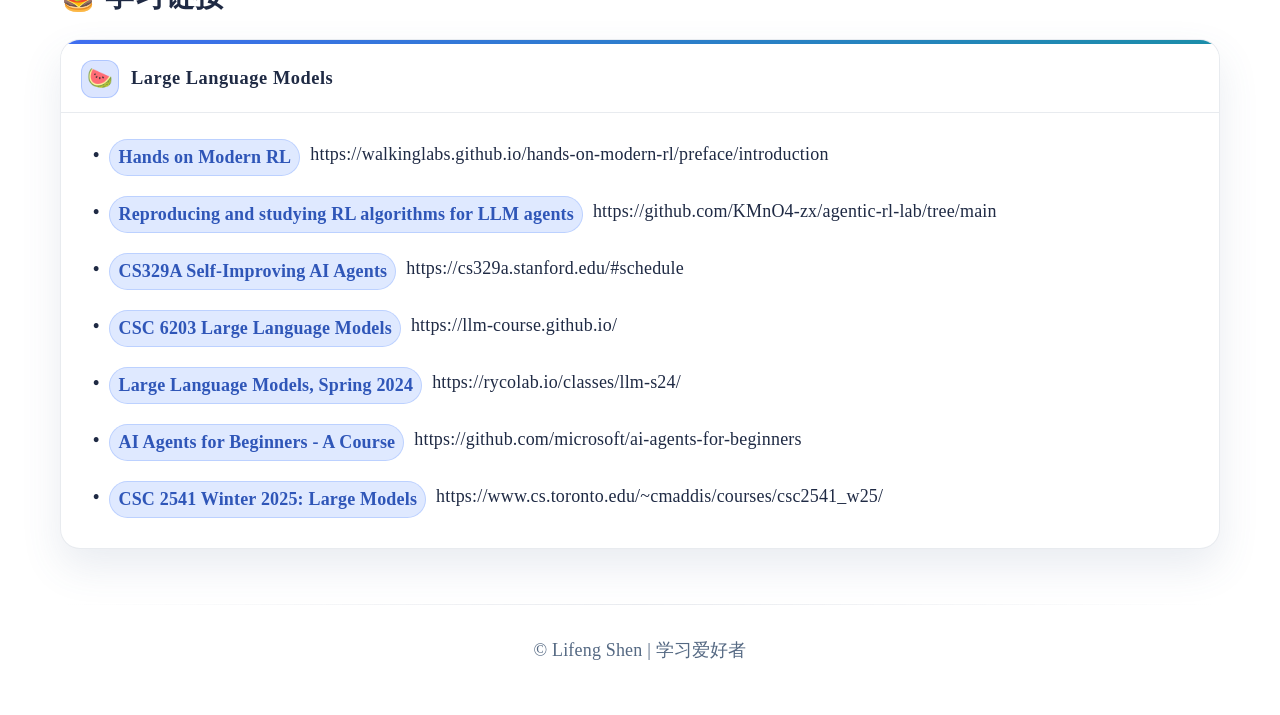
==== commit 38daf1c3: "updated" ====
--- a/index.html
+++ b/index.html
@@ -141,7 +141,8 @@
           <div class="overview-col">
             <h3 class="overview-col-title">教学情况</h3>
             <ul class="list">
-              <li>《深度与强化学习》26'Spring;《深度学习》26'Spring;《机器学习》25'Fall;《AI通识与实践：从零基础到DeepSeek应用》25'Spring, 25'Fall.</li>
+              <li>《深度与强化学习》26'Spring;《深度学习》26'Spring;《机器学习》25'Fall.</li>
+              <li>《最优化理论与方法》27'Fall; 《数据结构》27'Fall;《AI通识与实践：从零基础到DeepSeek应用》25'Spring, 25'Fall</li>
               <li>HKUST 助教：Machine Learning (COMP4211)、Data Mining (COMP4331)、Social Information Network Analysis and Engineering (COMP4641)、Introduction to Social Computing (MSBD5008)</li>
             </ul>
           </div>
@@ -185,7 +186,7 @@
 
           <section class="pub-group">
             <div class="pub-category-row">
-              <h3 class="pub-category">Generative Time Series Analysis</h3>
+              <h3 class="pub-category">Generative Time Series Analysis（生成式时序分析）</h3>
             </div>
 
             <article class="pub-item">
@@ -206,7 +207,7 @@
             </article>
 
             <div class="pub-category-row">
-              <h3 class="pub-category">Timeseries Anomaly Detection</h3>
+              <h3 class="pub-category">Timeseries Anomaly Detection（时序异常检测）</h3>
             </div>
             
             <article class="pub-item">
@@ -227,7 +228,7 @@
             </article>
 
             <div class="pub-category-row">
-              <h3 class="pub-category">Reservoir Computing</h3>
+              <h3 class="pub-category">Reservoir Computing（储备池计算）</h3>
             </div>
 
             <article class="pub-item">
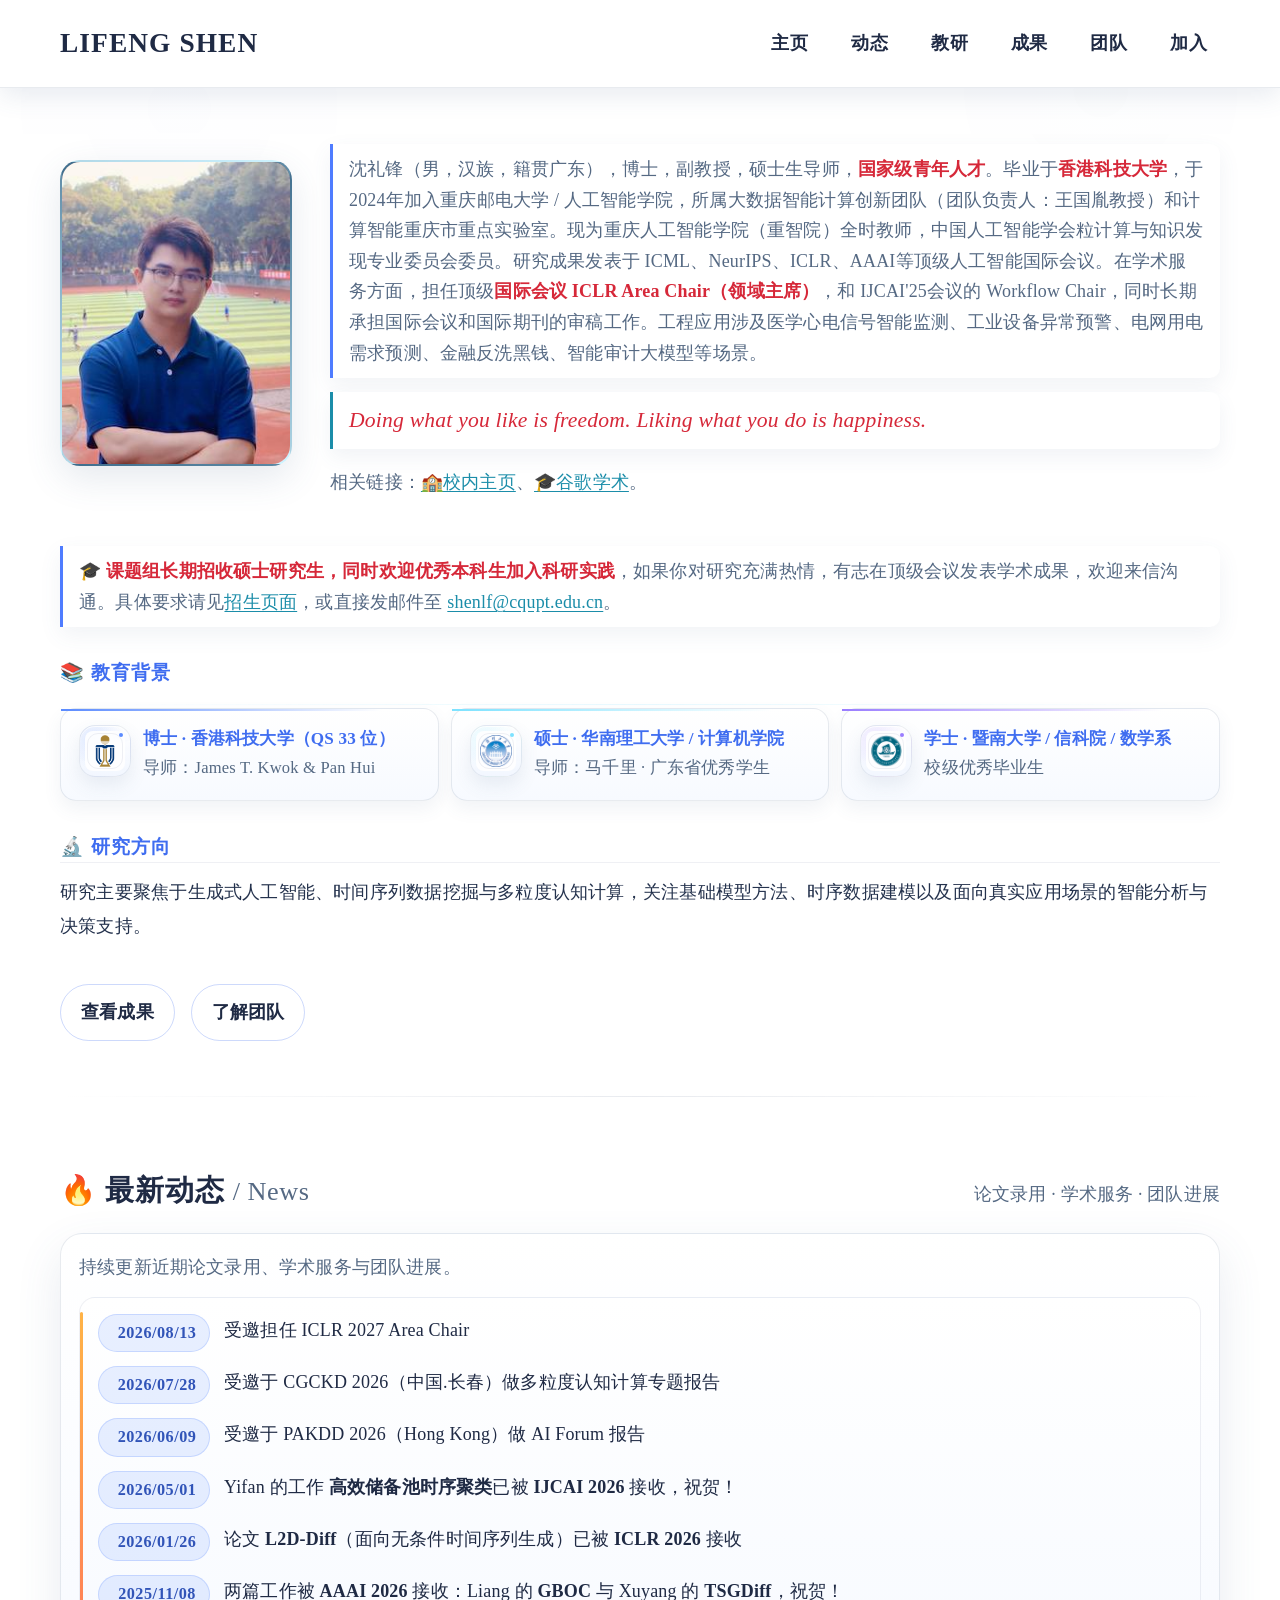
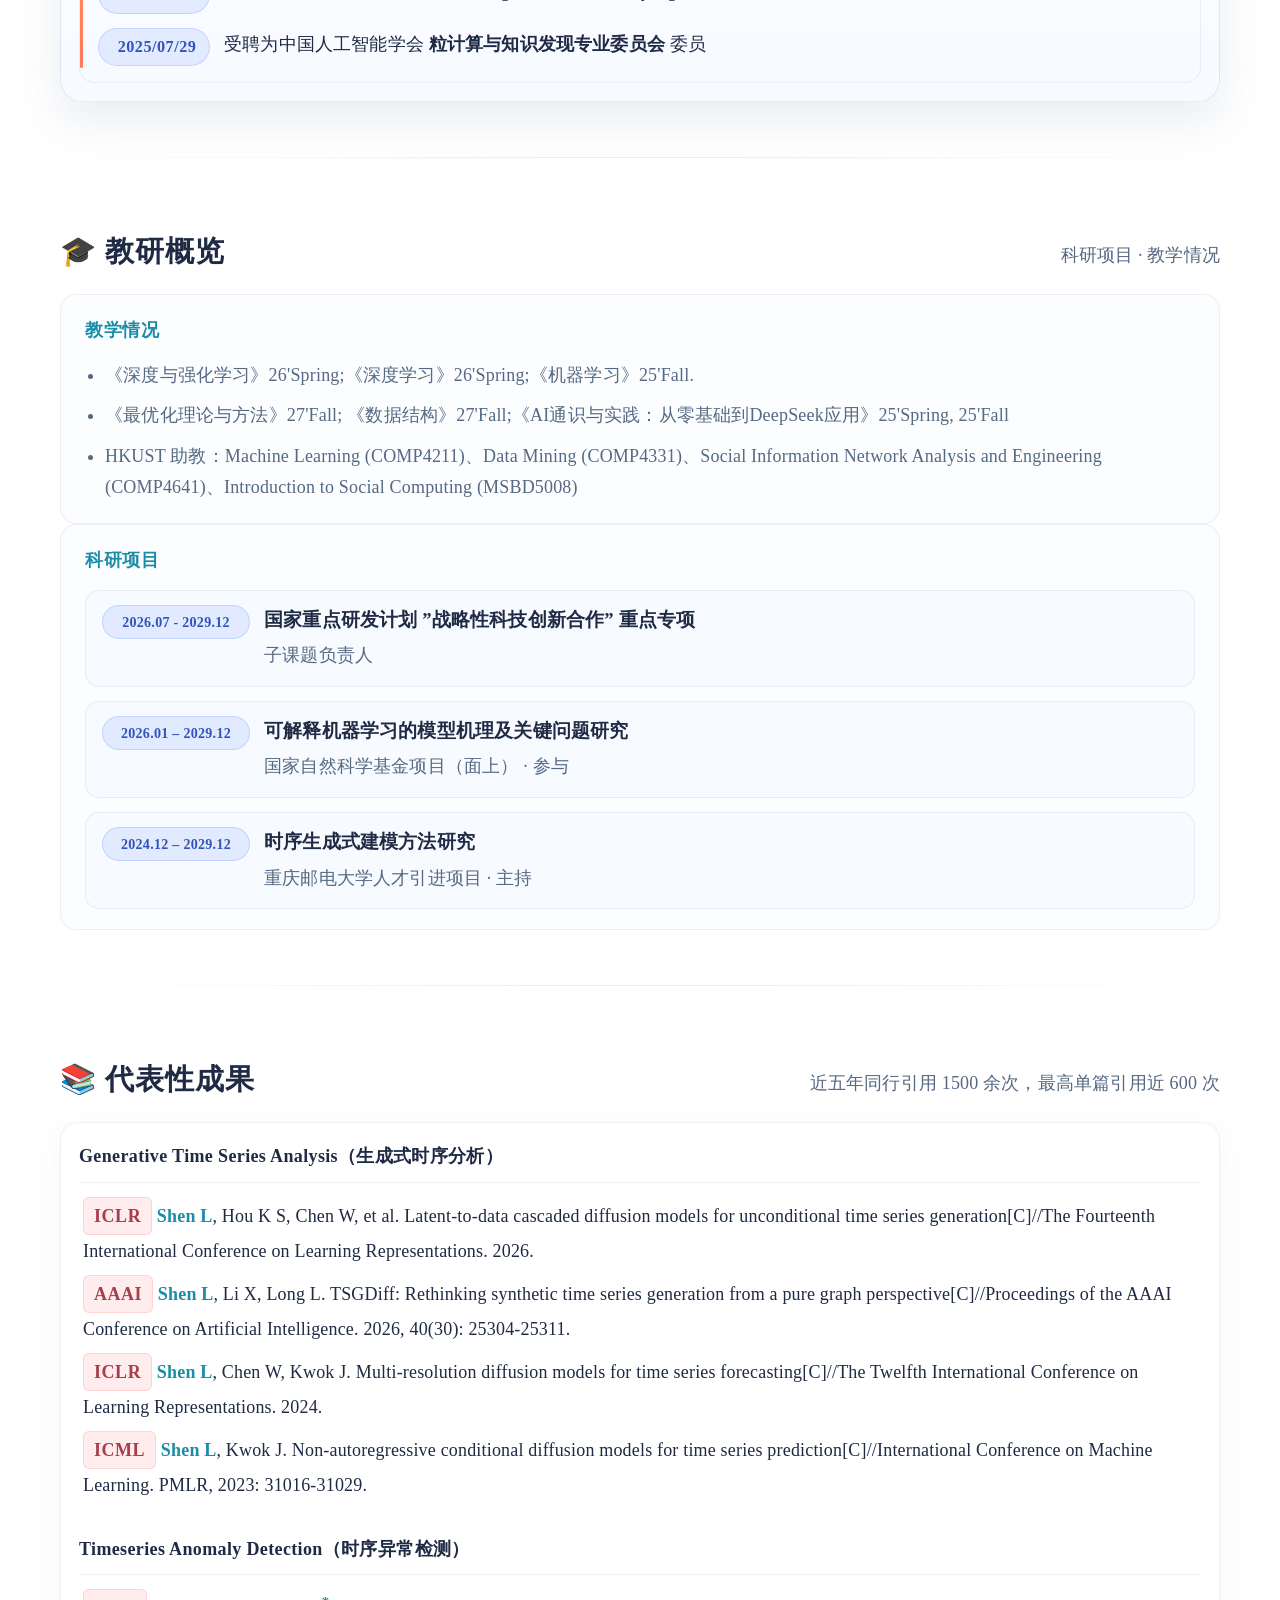
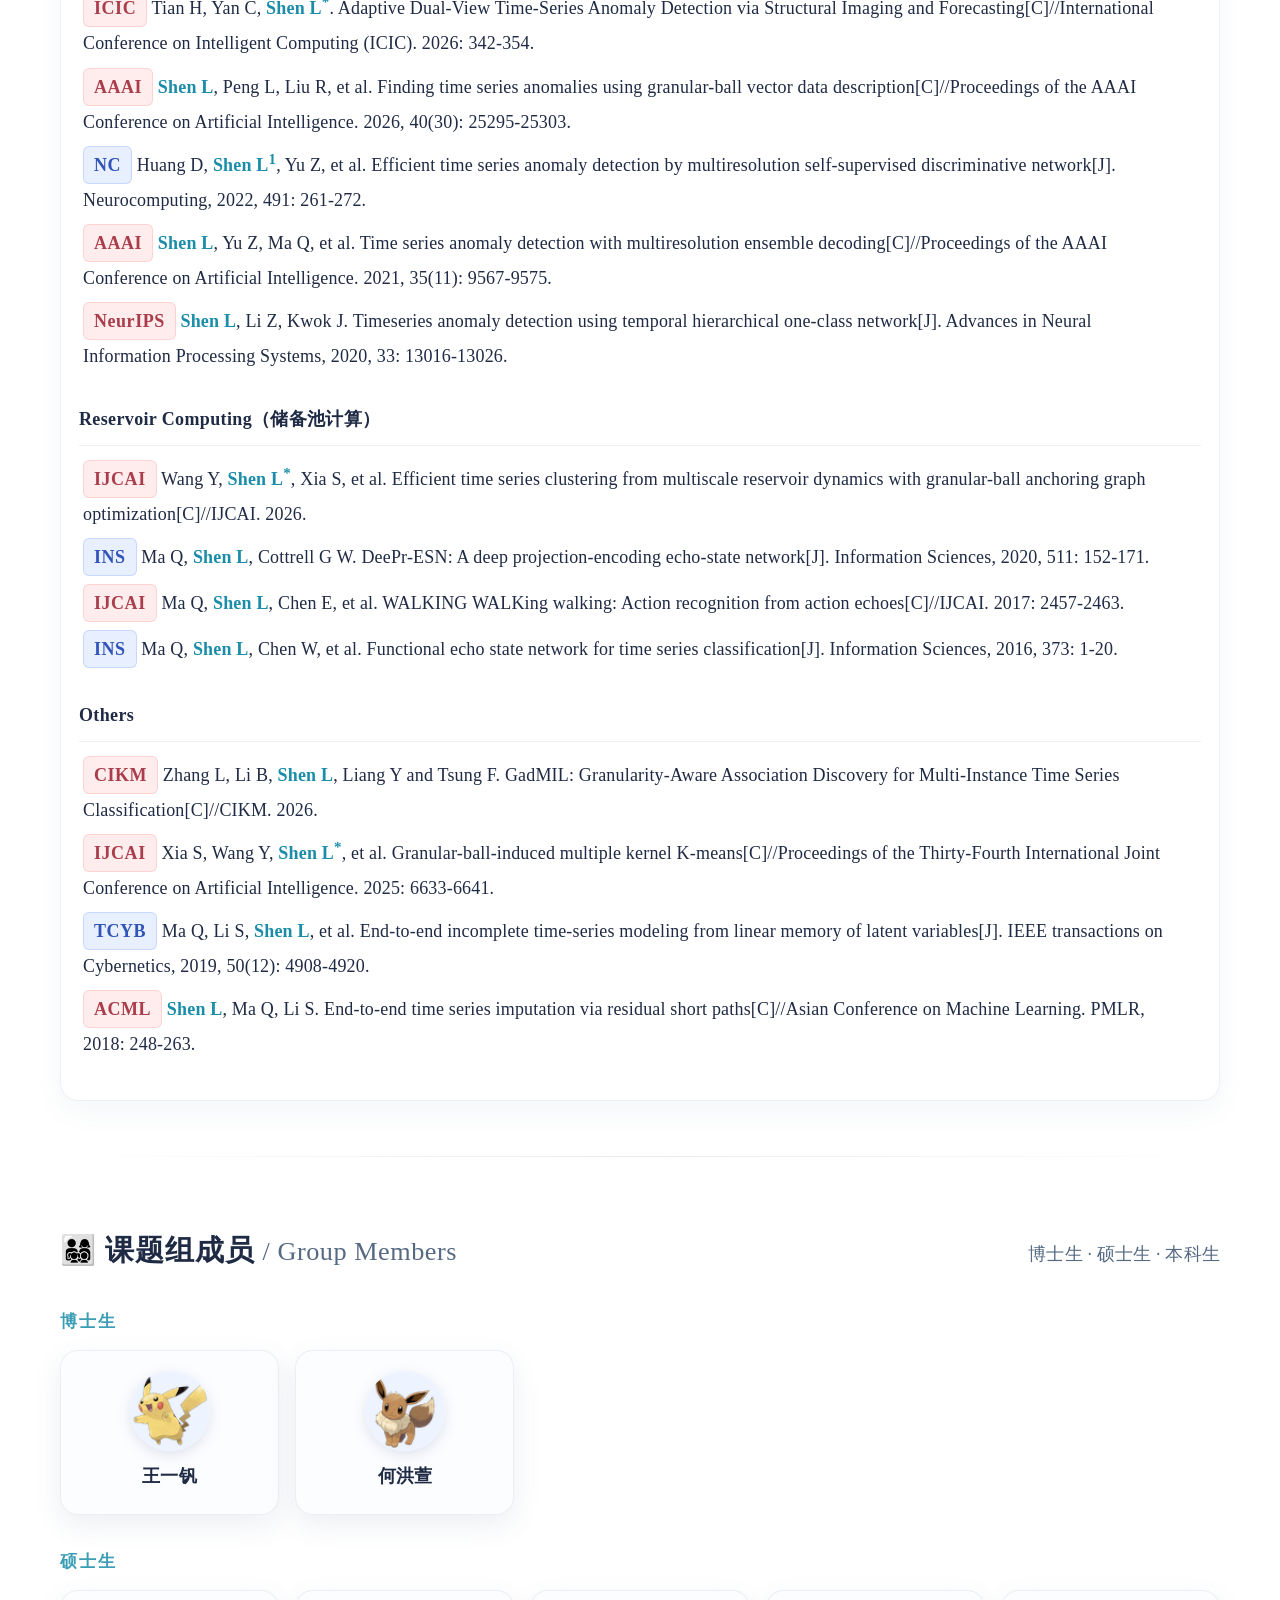
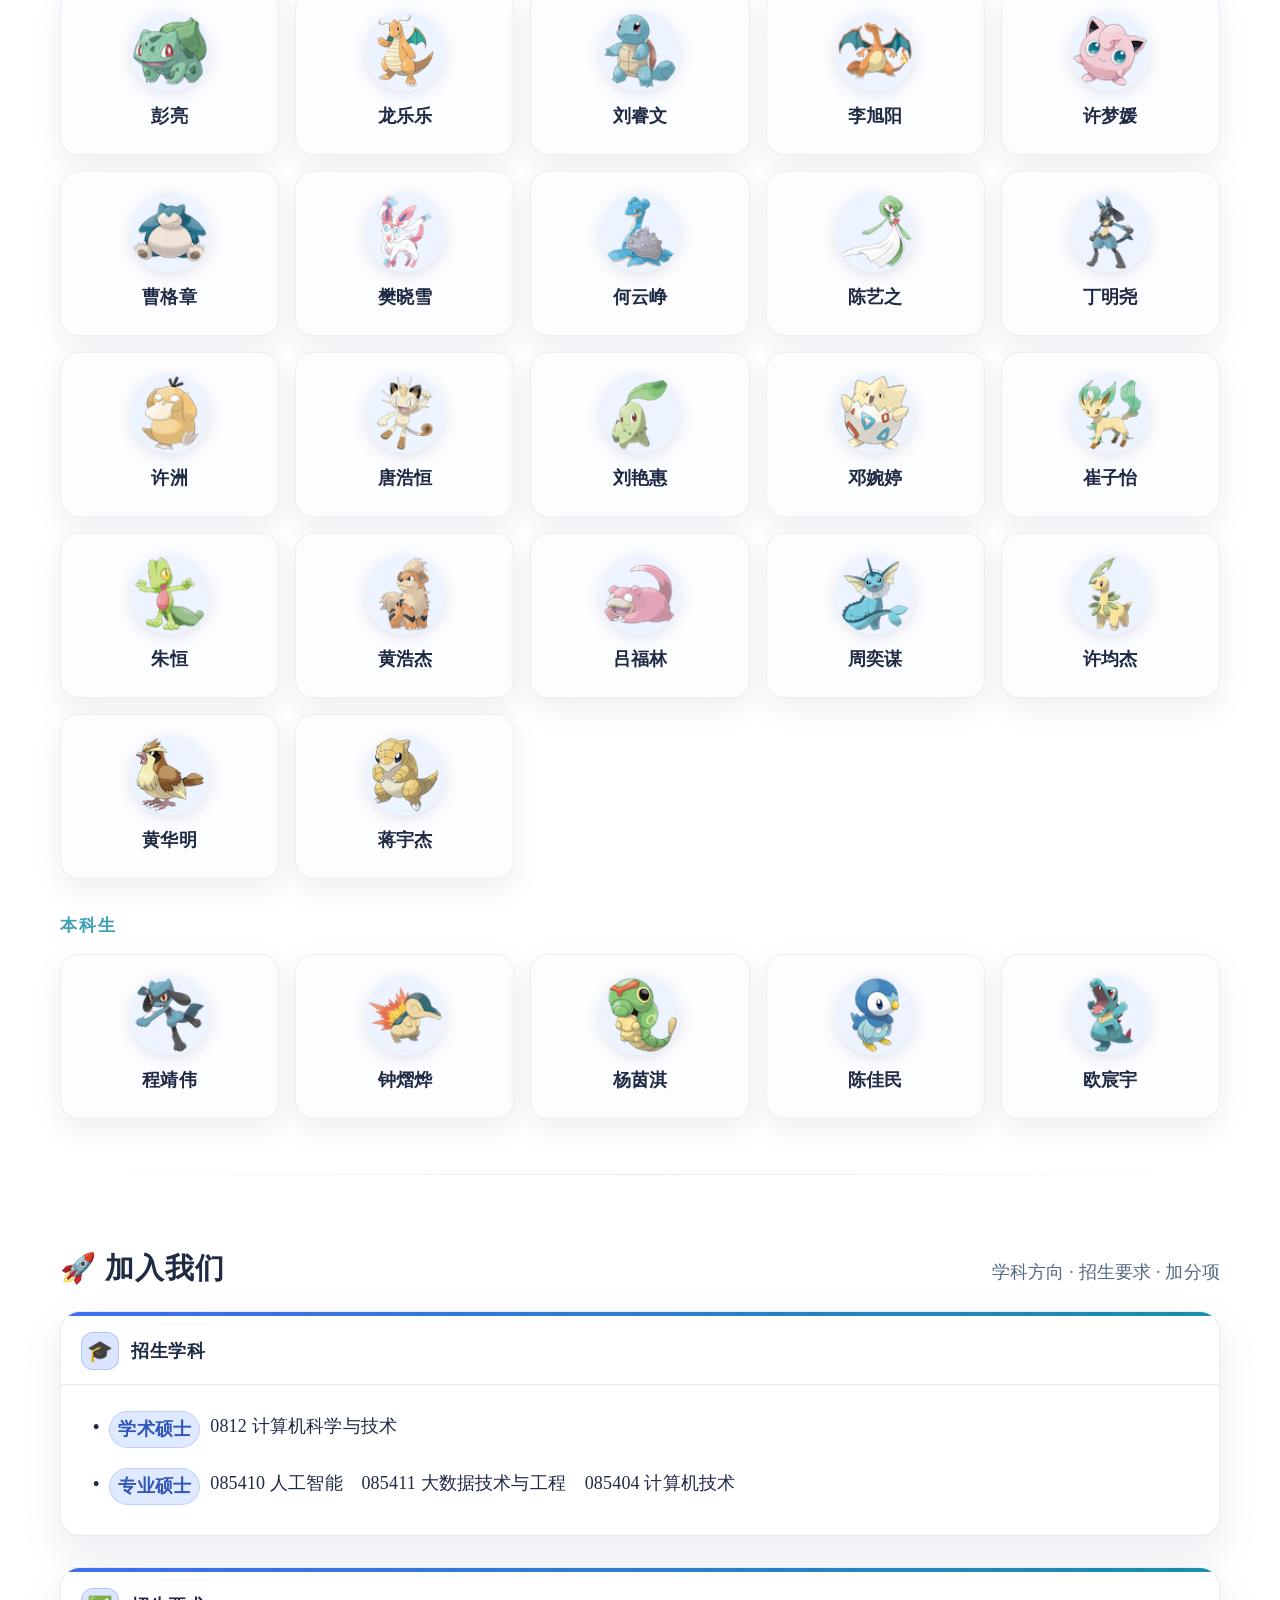
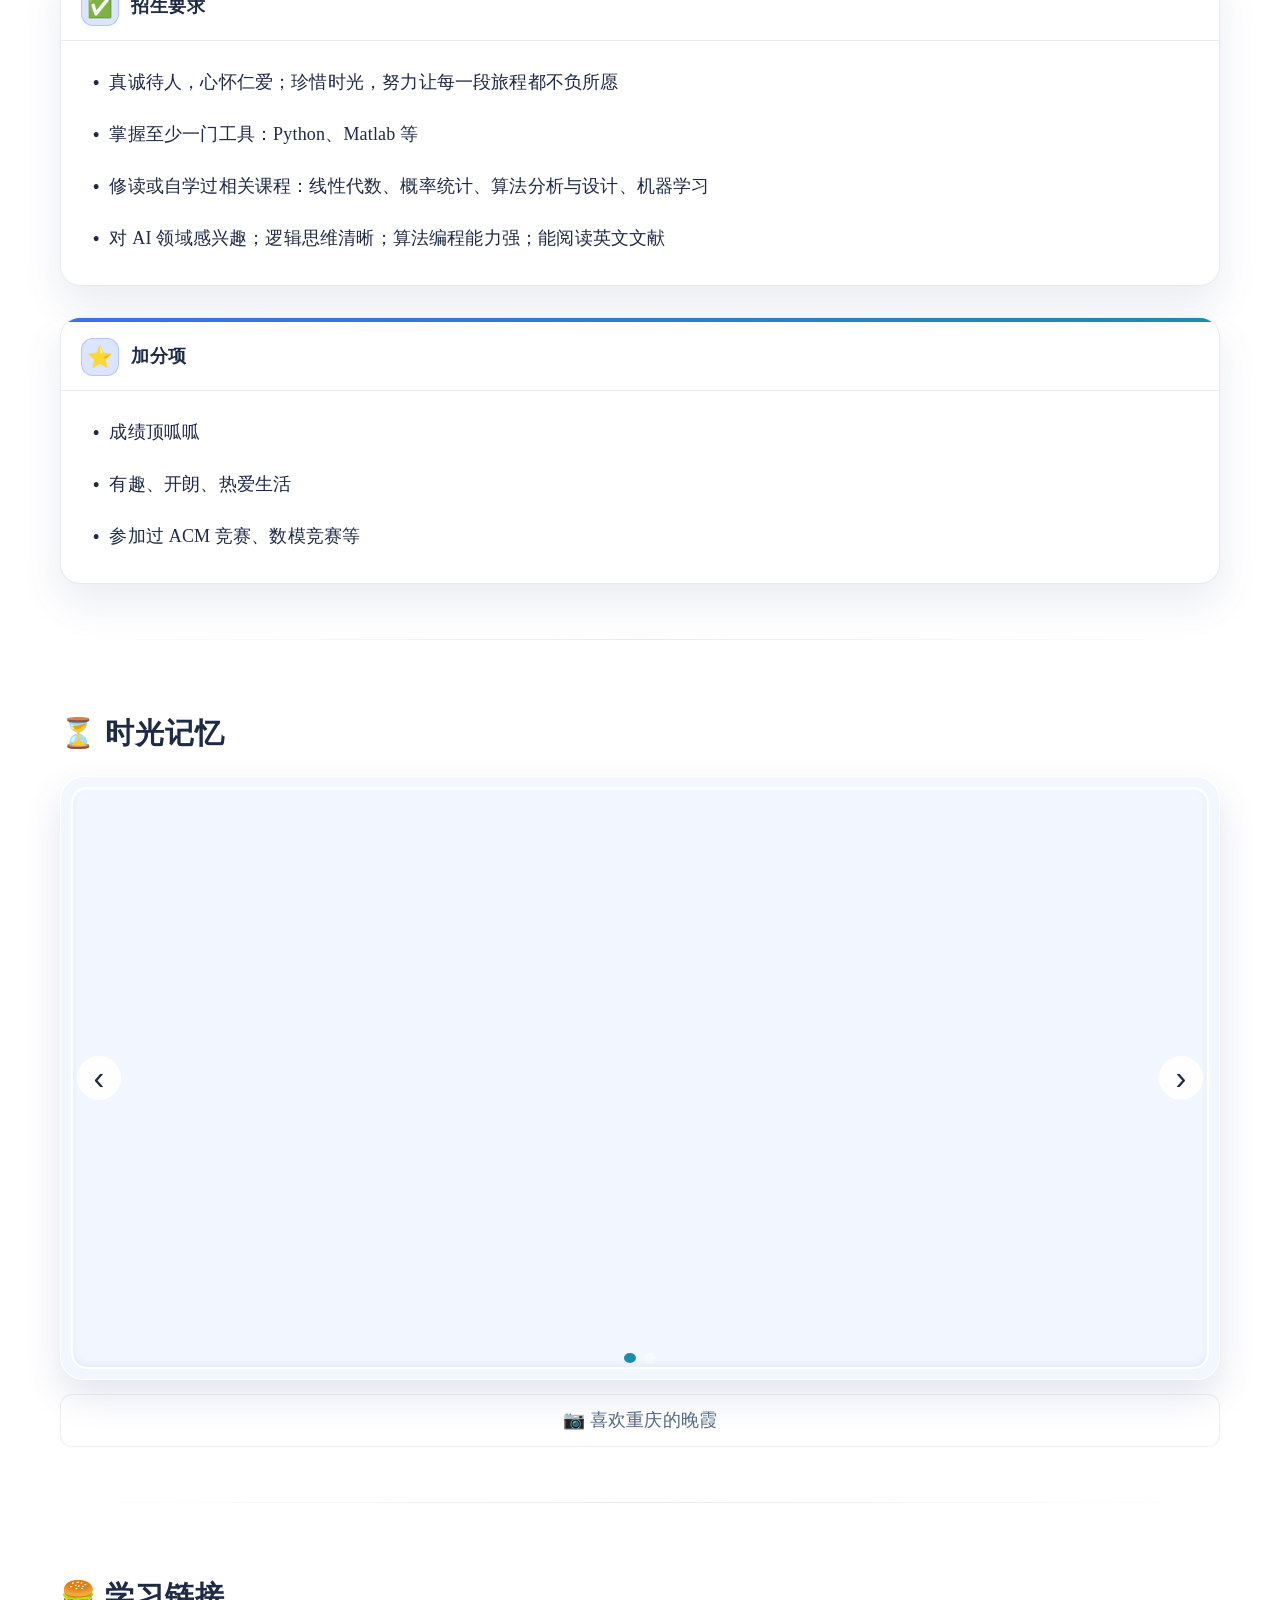
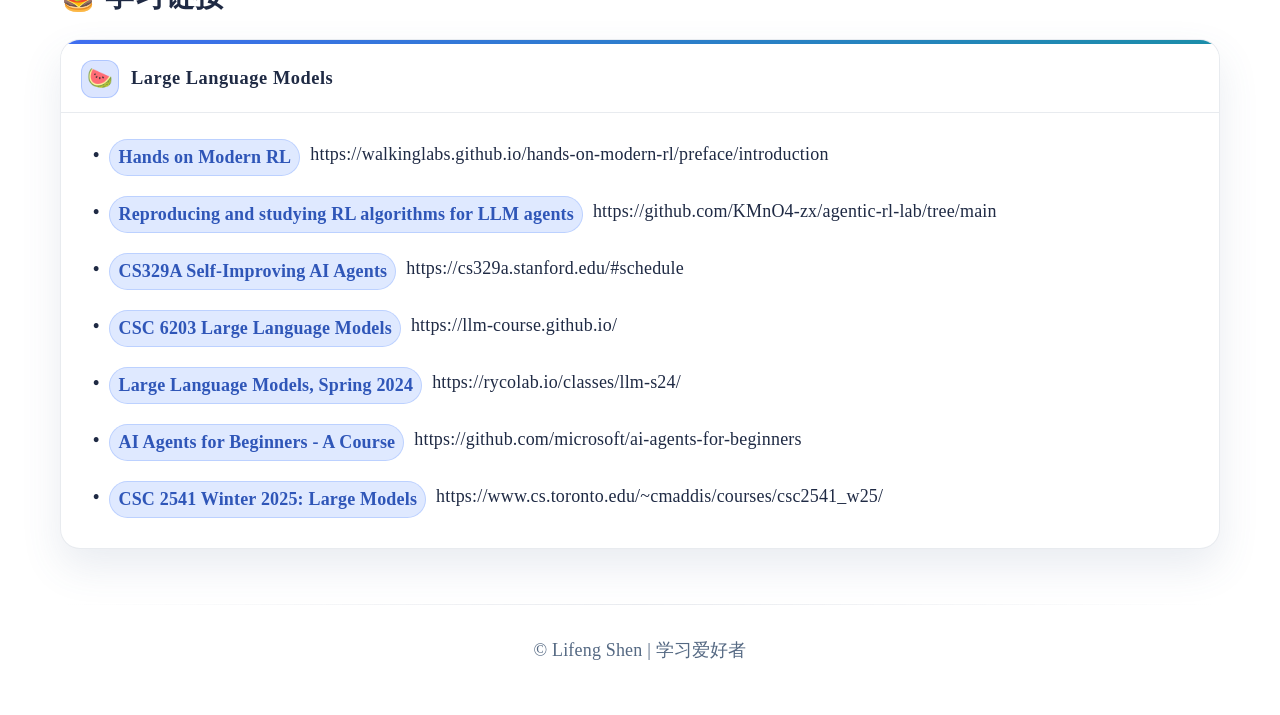
==== commit e4161ce5: "updated" ====
--- a/index.html
+++ b/index.html
@@ -51,7 +51,7 @@
           <p>相关链接：<a href="https://faculty.cqupt.edu.cn/shenlifeng/zh_CN/index.htm" target="_blank" rel="noopener" class="inline-link">🏫校内主页</a>、<a href="https://scholar.google.com.hk/citations?user=MW_qCGoAAAAJ&hl=zh-CN" target="_blank" rel="noopener" class="inline-link">🎓谷歌学术</a>。</p>
         </div>
         <div class="hero-bottom">
-          <p class="recruit-callout">🎓 本人关注学生的全方位成长，<strong>常年招收研究生（硕士）与优秀本科生</strong>，欢迎对研究充满热情、有意在顶级会议发表成果的同学联系我。具体要求请见<a href="#recruit" class="inline-link">招生页面</a>，或直接发邮件至 <a href="mailto:shenlifeng@cqupt.edu.cn" class="inline-link">shenlf@cqupt.edu.cn</a>。</p>
+          <p class="recruit-callout">🎓 <strong>课题组长期招收硕士研究生，同时欢迎优秀本科生加入科研实践</strong>，如果你对研究充满热情，有志在顶级会议发表学术成果，欢迎来信沟通。具体要求请见<a href="#recruit" class="inline-link">招生页面</a>，或直接发邮件至 <a href="mailto:shenlifeng@cqupt.edu.cn" class="inline-link">shenlf@cqupt.edu.cn</a>。</p>
         </div>
         <p class="section-sublabel">📚 教育背景</p>
         <div class="edu-inline">
